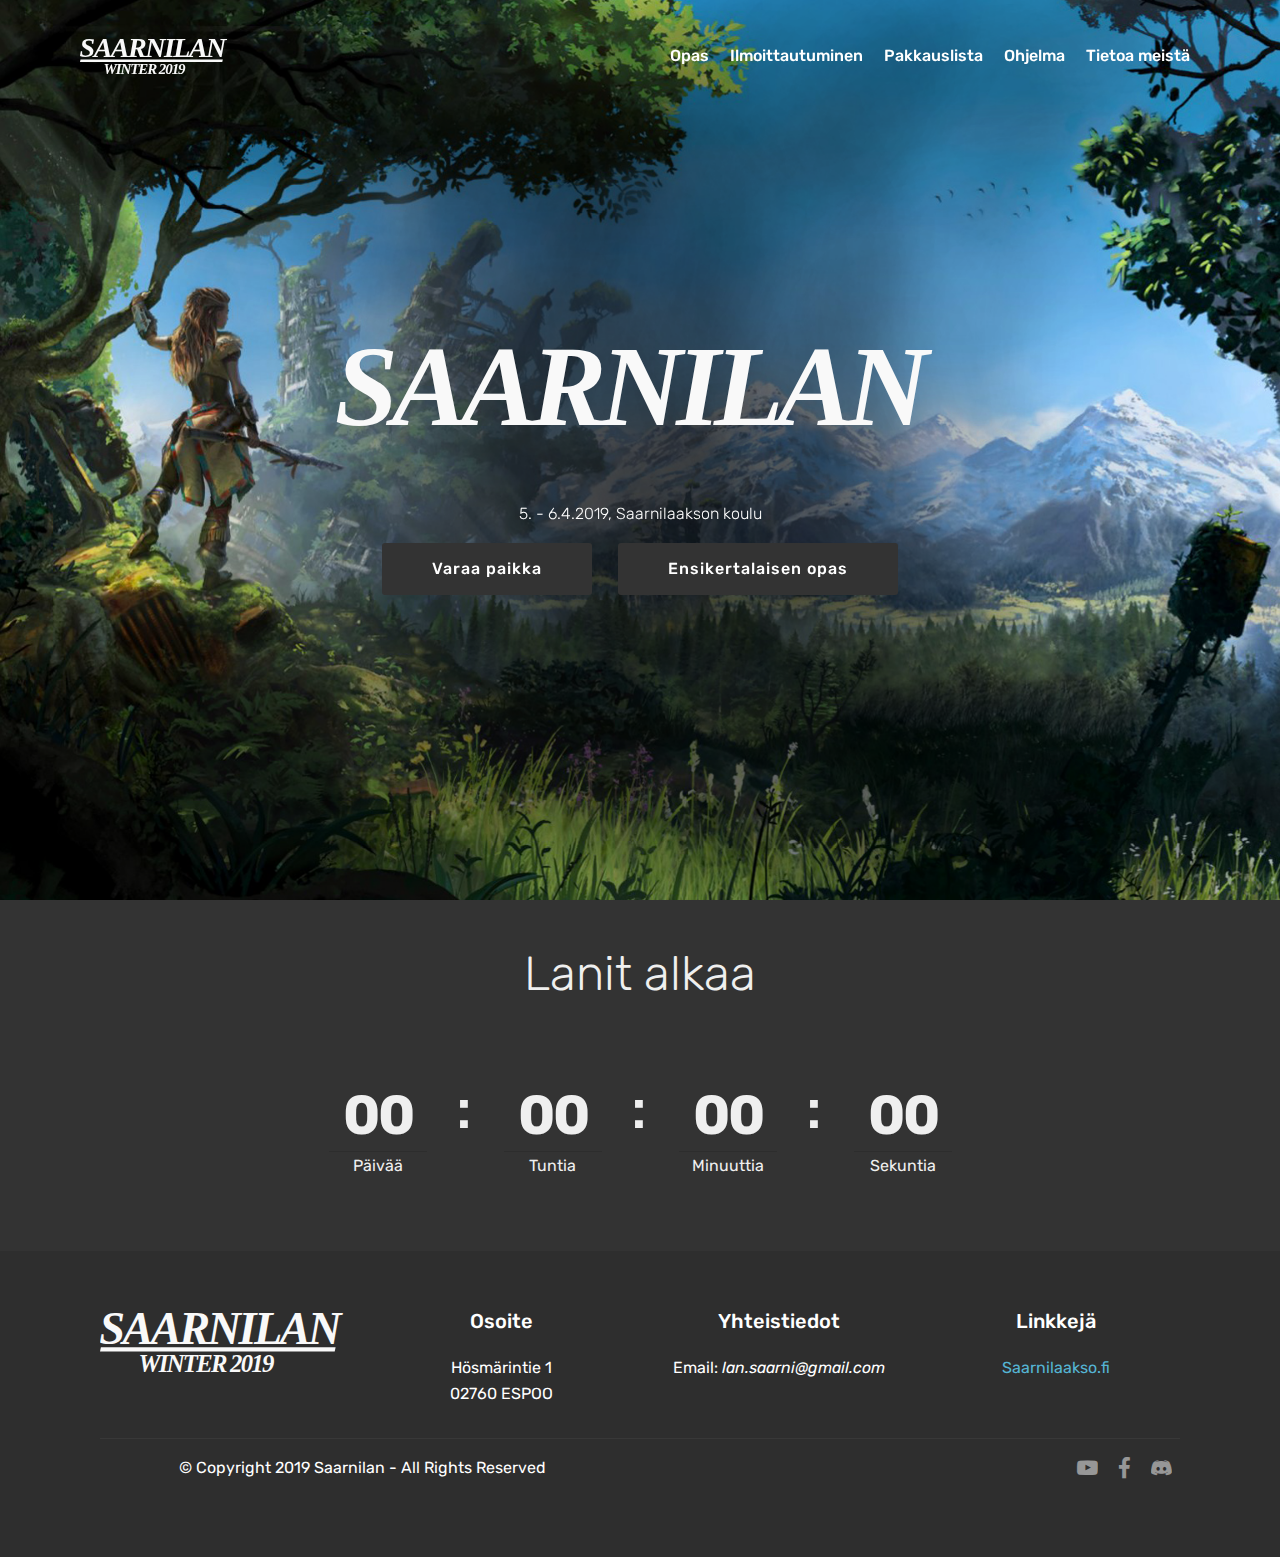
==== index.html @ e2f97c02 "go commit die" ====
<!DOCTYPE html>
<html >
<head>
  <!-- Site made with Mobirise Website Builder v4.6.5, https://mobirise.com -->
  <meta charset="UTF-8">
  <meta http-equiv="X-UA-Compatible" content="IE=edge">
  <meta name="generator" content="Mobirise v4.6.5, mobirise.com">
  <meta name="viewport" content="width=device-width, initial-scale=1, minimum-scale=1">
  <link rel="shortcut icon" href="assets/images/favicon-54x54.png" type="image/x-icon">
  <meta name="description" content="Saarnilan Kevät 2019. Tule pelaamaan saarnilaakson kouluun jos olet ÄMMÄ">
  <title>Saarnilan | Kevät 2019</title>
  <link rel="stylesheet" href="assets/web/assets/mobirise-icons/mobirise-icons.css">
  <link rel="stylesheet" href="assets/tether/tether.min.css">
  <link rel="stylesheet" href="assets/bootstrap/css/bootstrap.min.css">
  <link rel="stylesheet" href="assets/bootstrap/css/bootstrap-grid.min.css">
  <link rel="stylesheet" href="assets/bootstrap/css/bootstrap-reboot.min.css">
  <link rel="stylesheet" href="assets/socicon/css/styles.css">
  <link rel="stylesheet" href="assets/dropdown/css/style.css">
  <link rel="stylesheet" href="assets/theme/css/style.css">
  <link rel="stylesheet" href="assets/mobirise/css/mbr-additional.css" type="text/css">
  
  
  
</head>
<body>
  <section class="menu cid-qwqEPmbLUK" once="menu" id="menu1-0">

    

    <nav class="navbar navbar-expand beta-menu navbar-dropdown align-items-center navbar-toggleable-sm bg-color transparent">
        <button class="navbar-toggler navbar-toggler-right" type="button" data-toggle="collapse" data-target="#navbarSupportedContent" aria-controls="navbarSupportedContent" aria-expanded="false" aria-label="Toggle navigation">
            <div class="hamburger">
                <span></span>
                <span></span>
                <span></span>
                <span></span>
            </div>
        </button>
        <div class="menu-logo">
            <div class="navbar-brand">
                <span class="navbar-logo">
                    <a href="index.html">
                        <svg xmlns:dc="http://purl.org/dc/elements/1.1/" xmlns:cc="http://creativecommons.org/ns#" xmlns:rdf="http://www.w3.org/1999/02/22-rdf-syntax-ns#" xmlns:svg="http://www.w3.org/2000/svg" xmlns="http://www.w3.org/2000/svg" xmlns:sodipodi="http://sodipodi.sourceforge.net/DTD/sodipodi-0.dtd" xmlns:inkscape="http://www.inkscape.org/namespaces/inkscape" width="150" height="100%" viewBox="0 0 56.5 13.963616" version="1.1" id="saarnilan" inkscape:version="0.92.2 (5c3e80d, 2017-08-06)" sodipodi:docname="saarnilan-summer.svg">
  <sodipodi:namedview id="base" pagecolor="#ffffff" bordercolor="#666666" borderopacity="1.0" inkscape:pageopacity="0.0" inkscape:pageshadow="2" inkscape:zoom="2" inkscape:cx="-26.88312" inkscape:cy="92.590127" inkscape:document-units="mm" inkscape:current-layer="saarnilan" showgrid="false" showguides="true" inkscape:window-width="1920" inkscape:window-height="1013" inkscape:window-x="-9" inkscape:window-y="-9" inkscape:window-maximized="1" units="px"></sodipodi:namedview>
  <metadata id="metadata5">
	<rdf:rdf>
	  <cc:work rdf:about="">
		<dc:format>image/svg+xml</dc:format>
		<dc:type rdf:resource="http://purl.org/dc/dcmitype/StillImage"></dc:type>
		<dc:title></dc:title>
	  </cc:work>
	</rdf:rdf>
  </metadata>
  <path style="fill:#f9f9f9;" d="M 53.790345,8.2636198 H 0.1968318 L 0,9.2518198 l 53.58842,0.0118 z" id="textline" inkscape:connector-curvature="0" sodipodi:nodetypes="ccccc"></path>
  <text textLength="54.586" lengthAdjust="spacing" xml:space="preserve" style="font-style:italic;font-variant:normal;font-weight:bold;font-stretch:normal;font-size:10.58333302px;line-height:0px;font-family:'Leelawadee UI';-inkscape-font-specification:'Leelawadee UI Bold Italic';letter-spacing:-0.71437502px;word-spacing:0px;fill:#f9f9f9;fill-opacity:1;stroke:none;stroke-width:0.26458332;" x="-0.16058357" y="7.5344205" id="text4578"><tspan sodipodi:role="line" id="SaarnilanText" x="-0.16058357" y="7.5344205" style="font-style:italic;font-variant:normal;font-weight:bold;font-stretch:normal;font-size:10.58333302px;line-height:0px;font-family:'Leelawadee UI';-inkscape-font-specification:'Leelawadee UI Bold Italic';letter-spacing:-0.71437502px;word-spacing:0px;fill:#f9f9f9;stroke-width:0.26458332;" rotate="0 0 0 0 0 0 0 0 0 0 0">SAARNILAN</tspan></text>
  <text xml:space="preserve" style="font-style:italic;font-variant:normal;font-weight:bold;font-stretch:normal;font-size:5.64444447px;line-height:6.61458349px;font-family:'Leelawadee UI';-inkscape-font-specification:'Leelawadee UI Bold Italic';letter-spacing:-0.39687499px;word-spacing:0px;fill:#f9f9f9;fill-opacity:1;stroke:none;stroke-width:0.26458332;" x="8.8070421" y="13.894711" id="YearText"><tspan sodipodi:role="line" id="YearText" x="8.8070421" y="13.894711" style="font-style:italic;font-variant:normal;font-weight:bold;font-stretch:normal;font-size:5.64444447px;font-family:'Leelawadee UI';-inkscape-font-specification:'Leelawadee UI Bold Italic';letter-spacing:-0.39687499px;fill:#f9f9f9;stroke-width:0.26458332;">WINTER 2019</tspan></text>
</svg>
                        
                    </a>
                </span>
                
            </div>
        </div>
        <div class="collapse navbar-collapse" id="navbarSupportedContent">
            <ul class="navbar-nav nav-dropdown nav-right" data-app-modern-menu="true"><li class="nav-item"><a class="nav-link link text-white display-4" href="Opas.html">Opas<br></a></li><li class="nav-item"><a class="nav-link link text-white display-4" href="Paikat.html">Ilmoittautuminen<br></a></li><li class="nav-item"><a class="nav-link link text-white display-4" href="Pakkauslista.html">Pakkauslista<br></a></li><li class="nav-item"><a class="nav-link link text-white display-4" href="Ohjelma.html" aria-expanded="false">
                        
                        Ohjelma</a></li>
                <li class="nav-item">
                    <a class="nav-link link text-white display-4" href="TietoaMeista.html">Tietoa meistä</a>
                </li></ul>
            
        </div>
    </nav>
</section>

<section class="engine"><a href="https://mobirise.ws/k">develop your own website</a></section><section class="cid-qwqEUPZ7a0 mbr-fullscreen mbr-parallax-background" id="header2-1">

    

    

    <div class="container align-center">
        <div class="row justify-content-md-center">
            <div class="mbr-white col-md-10">
<!-- Created with Inkscape (http://www.inkscape.org/) -->
                <svg xmlns:dc="http://purl.org/dc/elements/1.1/" xmlns:cc="http://creativecommons.org/ns#" xmlns:rdf="http://www.w3.org/1999/02/22-rdf-syntax-ns#" xmlns:svg="http://www.w3.org/2000/svg" xmlns="http://www.w3.org/2000/svg" xmlns:sodipodi="http://sodipodi.sourceforge.net/DTD/sodipodi-0.dtd" xmlns:inkscape="http://www.inkscape.org/namespaces/inkscape" width="100%" height="150" viewBox="0 0 56.5 13.963616" version="1.1" id="saarnilan" inkscape:version="0.92.2 (5c3e80d, 2017-08-06)" sodipodi:docname="saarnilan-summer.svg">
  <sodipodi:namedview id="base" pagecolor="#ffffff" bordercolor="#666666" borderopacity="1.0" inkscape:pageopacity="0.0" inkscape:pageshadow="2" inkscape:zoom="2" inkscape:cx="-26.88312" inkscape:cy="92.590127" inkscape:document-units="mm" inkscape:current-layer="saarnilan" showgrid="false" showguides="true" inkscape:window-width="1920" inkscape:window-height="1013" inkscape:window-x="-9" inkscape:window-y="-9" inkscape:window-maximized="1" units="px"></sodipodi:namedview>
  <metadata id="metadata5">
	<rdf:rdf>
	  <cc:work rdf:about="">
		<dc:format>image/svg+xml</dc:format>
		<dc:type rdf:resource="http://purl.org/dc/dcmitype/StillImage"></dc:type>
		<dc:title></dc:title>
	  </cc:work>
	</rdf:rdf>
  </metadata>
  <path style="fill:#f9f9f9;" d="M 53.790345,8.2636198 H 0.1968318 L 0,9.2518198 l 53.58842,0.0118 z" id="textline" inkscape:connector-curvature="0" sodipodi:nodetypes="ccccc"></path>
  <text textLength="54.586" lengthAdjust="spacing" xml:space="preserve" style="font-style:italic;font-variant:normal;font-weight:bold;font-stretch:normal;font-size:10.58333302px;line-height:0px;font-family:'Leelawadee UI';-inkscape-font-specification:'Leelawadee UI Bold Italic';letter-spacing:-0.71437502px;word-spacing:0px;fill:#f9f9f9;fill-opacity:1;stroke:none;stroke-width:0.26458332;" x="-0.16058357" y="7.5344205" id="text4578"><tspan sodipodi:role="line" id="SaarnilanText" x="-0.16058357" y="7.5344205" style="font-style:italic;font-variant:normal;font-weight:bold;font-stretch:normal;font-size:10.58333302px;line-height:0px;font-family:'Leelawadee UI';-inkscape-font-specification:'Leelawadee UI Bold Italic';letter-spacing:-0.71437502px;word-spacing:0px;fill:#f9f9f9;stroke-width:0.26458332;" rotate="0 0 0 0 0 0 0 0 0 0 0">SAARNILAN</tspan></text>
  <text xml:space="preserve" style="font-style:italic;font-variant:normal;font-weight:bold;font-stretch:normal;font-size:5.64444447px;line-height:6.61458349px;font-family:'Leelawadee UI';-inkscape-font-specification:'Leelawadee UI Bold Italic';letter-spacing:-0.39687499px;word-spacing:0px;fill:#f9f9f9;fill-opacity:1;stroke:none;stroke-width:0.26458332;" x="8.8070421" y="13.894711" id="YearText"><tspan sodipodi:role="line" id="YearText" x="8.8070421" y="13.894711" style="font-style:italic;font-variant:normal;font-weight:bold;font-stretch:normal;font-size:5.64444447px;font-family:'Leelawadee UI';-inkscape-font-specification:'Leelawadee UI Bold Italic';letter-spacing:-0.39687499px;fill:#f9f9f9;stroke-width:0.26458332;">WINTER 2019</tspan></text>
</svg>
                
                <p class="mbr-text mbr-fonts-style display-4">5. - 6.4.2019, Saarnilaakson koulu</p>
                <div class="mbr-section-btn"><a class="btn btn-md btn-black display-4" href="Paikat.html">Varaa paikka<br></a> <a class="btn btn-md btn-black display-4" href="Opas.html">Ensikertalaisen opas<br></a></div>
            </div>
        </div>
    </div>
    
</section>

<section class="countdown1 cid-qwx12M08Pv" id="countdown1-h">
    
    
    
    <div class="container ">
        <h2 class="mbr-section-title pb-3 align-center mbr-fonts-style display-2">Lanit alkaa</h2>
        
        
    </div>
    <div class="container countdown-cont align-center">
        <div class="daysCountdown" title="Päivää"></div>
        <div class="hoursCountdown" title="Tuntia"></div> 
        <div class="minutesCountdown" title="Minuuttia"></div> 
        <div class="secondsCountdown" title="Sekuntia"></div>
        <div class="countdown pt-5 mt-2" data-due-date="2019/04/05"> 
        </div>
    </div>
</section>

<section class="cid-qyUg665agn" id="footer1-3n">

    

    

    <div class="container">
        <div class="media-container-row content text-white">
            <div class="col-8 col-md-3">
                <div class="media-wrap">
                    <a href="index.html">
                        <svg xmlns:dc="http://purl.org/dc/elements/1.1/" xmlns:cc="http://creativecommons.org/ns#" xmlns:rdf="http://www.w3.org/1999/02/22-rdf-syntax-ns#" xmlns:svg="http://www.w3.org/2000/svg" xmlns="http://www.w3.org/2000/svg" xmlns:sodipodi="http://sodipodi.sourceforge.net/DTD/sodipodi-0.dtd" xmlns:inkscape="http://www.inkscape.org/namespaces/inkscape" width="100%" height="100%" viewBox="0 0 56.5 13.963616" version="1.1" id="saarnilan" inkscape:version="0.92.2 (5c3e80d, 2017-08-06)" sodipodi:docname="saarnilan-summer.svg">
  <sodipodi:namedview id="base" pagecolor="#ffffff" bordercolor="#666666" borderopacity="1.0" inkscape:pageopacity="0.0" inkscape:pageshadow="2" inkscape:zoom="2" inkscape:cx="-26.88312" inkscape:cy="92.590127" inkscape:document-units="mm" inkscape:current-layer="saarnilan" showgrid="false" showguides="true" inkscape:window-width="1920" inkscape:window-height="1013" inkscape:window-x="-9" inkscape:window-y="-9" inkscape:window-maximized="1" units="px"></sodipodi:namedview>
  <metadata id="metadata5">
	<rdf:rdf>
	  <cc:work rdf:about="">
		<dc:format>image/svg+xml</dc:format>
		<dc:type rdf:resource="http://purl.org/dc/dcmitype/StillImage"></dc:type>
		<dc:title></dc:title>
	  </cc:work>
	</rdf:rdf>
  </metadata>
  <path style="fill:#f9f9f9;" d="M 53.790345,8.2636198 H 0.1968318 L 0,9.2518198 l 53.58842,0.0118 z" id="textline" inkscape:connector-curvature="0" sodipodi:nodetypes="ccccc"></path>
  <text textLength="54.586" lengthAdjust="spacing" xml:space="preserve" style="font-style:italic;font-variant:normal;font-weight:bold;font-stretch:normal;font-size:10.58333302px;line-height:0px;font-family:'Leelawadee UI';-inkscape-font-specification:'Leelawadee UI Bold Italic';letter-spacing:-0.71437502px;word-spacing:0px;fill:#f9f9f9;fill-opacity:1;stroke:none;stroke-width:0.26458332;" x="-0.16058357" y="7.5344205" id="text4578"><tspan sodipodi:role="line" id="SaarnilanText" x="-0.16058357" y="7.5344205" style="font-style:italic;font-variant:normal;font-weight:bold;font-stretch:normal;font-size:10.58333302px;line-height:0px;font-family:'Leelawadee UI';-inkscape-font-specification:'Leelawadee UI Bold Italic';letter-spacing:-0.71437502px;word-spacing:0px;fill:#f9f9f9;stroke-width:0.26458332;" rotate="0 0 0 0 0 0 0 0 0 0 0">SAARNILAN</tspan></text>
  <text xml:space="preserve" style="font-style:italic;font-variant:normal;font-weight:bold;font-stretch:normal;font-size:5.64444447px;line-height:6.61458349px;font-family:'Leelawadee UI';-inkscape-font-specification:'Leelawadee UI Bold Italic';letter-spacing:-0.39687499px;word-spacing:0px;fill:#f9f9f9;fill-opacity:1;stroke:none;stroke-width:0.26458332;" x="8.8070421" y="13.894711" id="YearText"><tspan sodipodi:role="line" id="YearText" x="8.8070421" y="13.894711" style="font-style:italic;font-variant:normal;font-weight:bold;font-stretch:normal;font-size:5.64444447px;font-family:'Leelawadee UI';-inkscape-font-specification:'Leelawadee UI Bold Italic';letter-spacing:-0.39687499px;fill:#f9f9f9;stroke-width:0.26458332;">WINTER 2019</tspan></text>
</svg>
                    </a>
                </div>
            </div>
            <div class="col-12 col-md-3 mbr-fonts-style display-7">
                <h5 class="pb-3">
                    Osoite</h5>
                <p class="mbr-text">Hösmärintie 1 
<br>02760 ESPOO</p>
            </div>
            <div class="col-12 col-md-3 mbr-fonts-style display-7">
                <h5 class="pb-3">
                    Yhteistiedot</h5>
                <p class="mbr-text">
                    Email: <em>lan.saarni@gmail.com
</em><br></p>
            </div>
            <div class="col-12 col-md-3 mbr-fonts-style display-7">
                <h5 class="pb-3">
                    Linkkejä</h5>
                <p class="mbr-text"><a href="http://saarnilaakso.fi">Saarnilaakso.fi</a><br><a href="https://saarnilaakso.fi"><br></a></p>
            </div>
        </div>
        <div class="footer-lower">
            <div class="media-container-row">
                <div class="col-sm-12">
                    <hr>
                </div>
            </div>
            <div class="media-container-row mbr-white">
                <div class="col-sm-6 copyright">
                    <p class="mbr-text mbr-fonts-style display-7">
                        © Copyright 2019 Saarnilan - All Rights Reserved
                    </p>
                </div>
                <div class="col-md-6">
                    <div class="social-list align-right">
                        <div class="soc-item">
                            <a href="https://www.youtube.com/watch?v=vADxRp86nW0" target="_blank">
                                <span class="mbr-iconfont mbr-iconfont-social socicon-youtube socicon"></span>
                            </a>
                        </div>
                        <div class="soc-item">
                            <a href="https://www.facebook.com/groups/387583221322296/" target="_blank">
                                <span class="mbr-iconfont mbr-iconfont-social socicon-facebook socicon"></span>
                            </a>
                        </div>
                        <div class="soc-item">
                            <a href="https://discord.gg/aQsDbsC" target="_blank">
                                <span class="mbr-iconfont mbr-iconfont-social socicon-discord socicon"></span>
                            </a>
                        </div>
                        
                        
                        
                    </div>
                </div>
            </div>
        </div>
    </div>
</section>


  <script src="assets/web/assets/jquery/jquery.min.js"></script>
  <script src="assets/popper/popper.min.js"></script>
  <script src="assets/tether/tether.min.js"></script>
  <script src="assets/bootstrap/js/bootstrap.min.js"></script>
  <script src="assets/smoothscroll/smooth-scroll.js"></script>
  <script src="assets/touchswipe/jquery.touch-swipe.min.js"></script>
  <script src="assets/parallax/jarallax.min.js"></script>
  <script src="assets/countdown/jquery.countdown.min.js"></script>
  <script src="assets/dropdown/js/script.min.js"></script>
  <script src="assets/theme/js/script.js"></script>
  
  
</body>
</html>
---- assets/web/assets/mobirise-icons/mobirise-icons.css ----
@font-face {
  font-family: 'MobiriseIcons';
  src:  url('mobirise-icons.eot?spat4u');
  src:  url('mobirise-icons.eot?spat4u#iefix') format('embedded-opentype'),
    url('mobirise-icons.ttf?spat4u') format('truetype'),
    url('mobirise-icons.woff?spat4u') format('woff'),
    url('mobirise-icons.svg?spat4u#MobiriseIcons') format('svg');
  font-weight: normal;
  font-style: normal;
}

[class^="mbri-"], [class*=" mbri-"] {
  /* use !important to prevent issues with browser extensions that change fonts */
  font-family: MobiriseIcons !important;
  speak: none;
  font-style: normal;
  font-weight: normal;
  font-variant: normal;
  text-transform: none;
  line-height: 1;

  /* Better Font Rendering =========== */
  -webkit-font-smoothing: antialiased;
  -moz-osx-font-smoothing: grayscale;
}

.mbri-add-submenu:before {
  content: "\e900";
}
.mbri-alert:before {
  content: "\e901";
}
.mbri-align-center:before {
  content: "\e902";
}
.mbri-align-justify:before {
  content: "\e903";
}
.mbri-align-left:before {
  content: "\e904";
}
.mbri-align-right:before {
  content: "\e905";
}
.mbri-android:before {
  content: "\e906";
}
.mbri-apple:before {
  content: "\e907";
}
.mbri-arrow-down:before {
  content: "\e908";
}
.mbri-arrow-next:before {
  content: "\e909";
}
.mbri-arrow-prev:before {
  content: "\e90a";
}
.mbri-arrow-up:before {
  content: "\e90b";
}
.mbri-bold:before {
  content: "\e90c";
}
.mbri-bookmark:before {
  content: "\e90d";
}
.mbri-bootstrap:before {
  content: "\e90e";
}
.mbri-briefcase:before {
  content: "\e90f";
}
.mbri-browse:before {
  content: "\e910";
}
.mbri-bulleted-list:before {
  content: "\e911";
}
.mbri-calendar:before {
  content: "\e912";
}
.mbri-camera:before {
  content: "\e913";
}
.mbri-cart-add:before {
  content: "\e914";
}
.mbri-cart-full:before {
  content: "\e915";
}
.mbri-cash:before {
  content: "\e916";
}
.mbri-change-style:before {
  content: "\e917";
}
.mbri-chat:before {
  content: "\e918";
}
.mbri-clock:before {
  content: "\e919";
}
.mbri-close:before {
  content: "\e91a";
}
.mbri-cloud:before {
  content: "\e91b";
}
.mbri-code:before {
  content: "\e91c";
}
.mbri-contact-form:before {
  content: "\e91d";
}
.mbri-credit-card:before {
  content: "\e91e";
}
.mbri-cursor-click:before {
  content: "\e91f";
}
.mbri-cust-feedback:before {
  content: "\e920";
}
.mbri-database:before {
  content: "\e921";
}
.mbri-delivery:before {
  content: "\e922";
}
.mbri-desktop:before {
  content: "\e923";
}
.mbri-devices:before {
  content: "\e924";
}
.mbri-down:before {
  content: "\e925";
}
.mbri-download:before {
  content: "\e989";
}
.mbri-drag-n-drop:before {
  content: "\e927";
}
.mbri-drag-n-drop2:before {
  content: "\e928";
}
.mbri-edit:before {
  content: "\e929";
}
.mbri-edit2:before {
  content: "\e92a";
}
.mbri-error:before {
  content: "\e92b";
}
.mbri-extension:before {
  content: "\e92c";
}
.mbri-features:before {
  content: "\e92d";
}
.mbri-file:before {
  content: "\e92e";
}
.mbri-flag:before {
  content: "\e92f";
}
.mbri-folder:before {
  content: "\e930";
}
.mbri-gift:before {
  content: "\e931";
}
.mbri-github:before {
  content: "\e932";
}
.mbri-globe:before {
  content: "\e933";
}
.mbri-globe-2:before {
  content: "\e934";
}
.mbri-growing-chart:before {
  content: "\e935";
}
.mbri-hearth:before {
  content: "\e936";
}
.mbri-help:before {
  content: "\e937";
}
.mbri-home:before {
  content: "\e938";
}
.mbri-hot-cup:before {
  content: "\e939";
}
.mbri-idea:before {
  content: "\e93a";
}
.mbri-image-gallery:before {
  content: "\e93b";
}
.mbri-image-slider:before {
  content: "\e93c";
}
.mbri-info:before {
  content: "\e93d";
}
.mbri-italic:before {
  content: "\e93e";
}
.mbri-key:before {
  content: "\e93f";
}
.mbri-laptop:before {
  content: "\e940";
}
.mbri-layers:before {
  content: "\e941";
}
.mbri-left-right:before {
  content: "\e942";
}
.mbri-left:before {
  content: "\e943";
}
.mbri-letter:before {
  content: "\e944";
}
.mbri-like:before {
  content: "\e945";
}
.mbri-link:before {
  content: "\e946";
}
.mbri-lock:before {
  content: "\e947";
}
.mbri-login:before {
  content: "\e948";
}
.mbri-logout:before {
  content: "\e949";
}
.mbri-magic-stick:before {
  content: "\e94a";
}
.mbri-map-pin:before {
  content: "\e94b";
}
.mbri-menu:before {
  content: "\e94c";
}
.mbri-mobile:before {
  content: "\e94d";
}
.mbri-mobile2:before {
  content: "\e94e";
}
.mbri-mobirise:before {
  content: "\e94f";
}
.mbri-more-horizontal:before {
  content: "\e950";
}
.mbri-more-vertical:before {
  content: "\e951";
}
.mbri-music:before {
  content: "\e952";
}
.mbri-new-file:before {
  content: "\e953";
}
.mbri-numbered-list:before {
  content: "\e954";
}
.mbri-opened-folder:before {
  content: "\e955";
}
.mbri-pages:before {
  content: "\e956";
}
.mbri-paper-plane:before {
  content: "\e957";
}
.mbri-paperclip:before {
  content: "\e958";
}
.mbri-photo:before {
  content: "\e959";
}
.mbri-photos:before {
  content: "\e95a";
}
.mbri-pin:before {
  content: "\e95b";
}
.mbri-play:before {
  content: "\e95c";
}
.mbri-plus:before {
  content: "\e95d";
}
.mbri-preview:before {
  content: "\e95e";
}
.mbri-print:before {
  content: "\e95f";
}
.mbri-protect:before {
  content: "\e960";
}
.mbri-question:before {
  content: "\e961";
}
.mbri-quote-left:before {
  content: "\e962";
}
.mbri-quote-right:before {
  content: "\e963";
}
.mbri-refresh:before {
  content: "\e964";
}
.mbri-responsive:before {
  content: "\e965";
}
.mbri-right:before {
  content: "\e966";
}
.mbri-rocket:before {
  content: "\e967";
}
.mbri-sad-face:before {
  content: "\e968";
}
.mbri-sale:before {
  content: "\e969";
}
.mbri-save:before {
  content: "\e96a";
}
.mbri-search:before {
  content: "\e96b";
}
.mbri-setting:before {
  content: "\e96c";
}
.mbri-setting2:before {
  content: "\e96d";
}
.mbri-setting3:before {
  content: "\e96e";
}
.mbri-share:before {
  content: "\e96f";
}
.mbri-shopping-bag:before {
  content: "\e970";
}
.mbri-shopping-basket:before {
  content: "\e971";
}
.mbri-shopping-cart:before {
  content: "\e972";
}
.mbri-sites:before {
  content: "\e973";
}
.mbri-smile-face:before {
  content: "\e974";
}
.mbri-speed:before {
  content: "\e975";
}
.mbri-star:before {
  content: "\e976";
}
.mbri-success:before {
  content: "\e977";
}
.mbri-sun:before {
  content: "\e978";
}
.mbri-sun2:before {
  content: "\e979";
}
.mbri-tablet:before {
  content: "\e97a";
}
.mbri-tablet-vertical:before {
  content: "\e97b";
}
.mbri-target:before {
  content: "\e97c";
}
.mbri-timer:before {
  content: "\e97d";
}
.mbri-to-ftp:before {
  content: "\e97e";
}
.mbri-to-local-drive:before {
  content: "\e97f";
}
.mbri-touch-swipe:before {
  content: "\e980";
}
.mbri-touch:before {
  content: "\e981";
}
.mbri-trash:before {
  content: "\e982";
}
.mbri-underline:before {
  content: "\e983";
}
.mbri-unlink:before {
  content: "\e984";
}
.mbri-unlock:before {
  content: "\e985";
}
.mbri-up-down:before {
  content: "\e986";
}
.mbri-up:before {
  content: "\e987";
}
.mbri-update:before {
  content: "\e988";
}
.mbri-upload:before {
 content: "\e926"; 
}
.mbri-user:before {
  content: "\e98a";
}
.mbri-user2:before {
  content: "\e98b";
}
.mbri-users:before {
  content: "\e98c";
}
.mbri-video:before {
  content: "\e98d";
}
.mbri-video-play:before {
  content: "\e98e";
}
.mbri-watch:before {
  content: "\e98f";
}
.mbri-website-theme:before {
  content: "\e990";
}
.mbri-wifi:before {
  content: "\e991";
}
.mbri-windows:before {
  content: "\e992";
}
.mbri-zoom-out:before {
  content: "\e993";
}
.mbri-redo:before {
  content: "\e994";
}
.mbri-undo:before {
  content: "\e995";
}
---- assets/socicon/css/styles.css ----
@charset "UTF-8";

@font-face {
  font-family: "socicon";
  /* src:url("../fonts/socicon.eot"); */
  src:
  /* url("../fonts/socicon.eot?#iefix") format("embedded-opentype"), */
    /* url("../fonts/socicon.woff") format("woff"), */
    url("../fonts/socicon.ttf") format("truetype"),
    url("../fonts/socicon.svg#socicon") format("svg");
  font-weight: normal;
  font-style: normal;

}

[data-icon]:before {
  font-family: "socicon" !important;
  content: attr(data-icon);
  font-style: normal !important;
  font-weight: normal !important;
  font-variant: normal !important;
  text-transform: none !important;
  speak: none;
  line-height: 1;
  -webkit-font-smoothing: antialiased;
  -moz-osx-font-smoothing: grayscale;
}

[class^="socicon-"]:before,
[class*=" socicon-"]:before {
  font-family: "socicon" !important;
  font-style: normal !important;
  font-weight: normal !important;
  font-variant: normal !important;
  text-transform: none !important;
  speak: none;
  line-height: 1;
  -webkit-font-smoothing: antialiased;
  -moz-osx-font-smoothing: grayscale;
}

.socicon-modelmayhem:before {
  content: "\e000";
}
.socicon-mixcloud:before {
  content: "\e001";
}
.socicon-drupal:before {
  content: "\e002";
}
.socicon-swarm:before {
  content: "\e003";
}
.socicon-istock:before {
  content: "\e004";
}
.socicon-yammer:before {
  content: "\e005";
}
.socicon-ello:before {
  content: "\e006";
}
.socicon-stackoverflow:before {
  content: "\e007";
}
.socicon-persona:before {
  content: "\e008";
}
.socicon-triplej:before {
  content: "\e009";
}
.socicon-houzz:before {
  content: "\e00a";
}
.socicon-rss:before {
  content: "\e00b";
}
.socicon-paypal:before {
  content: "\e00c";
}
.socicon-odnoklassniki:before {
  content: "\e00d";
}
.socicon-airbnb:before {
  content: "\e00e";
}
.socicon-periscope:before {
  content: "\e00f";
}
.socicon-outlook:before {
  content: "\e010";
}
.socicon-coderwall:before {
  content: "\e011";
}
.socicon-tripadvisor:before {
  content: "\e012";
}
.socicon-appnet:before {
  content: "\e013";
}
.socicon-goodreads:before {
  content: "\e014";
}
.socicon-tripit:before {
  content: "\e015";
}
.socicon-lanyrd:before {
  content: "\e016";
}
.socicon-slideshare:before {
  content: "\e017";
}
.socicon-buffer:before {
  content: "\e018";
}
.socicon-disqus:before {
  content: "\e019";
}
.socicon-vkontakte:before {
  content: "\e01a";
}
.socicon-whatsapp:before {
  content: "\e01b";
}
.socicon-patreon:before {
  content: "\e01c";
}
.socicon-storehouse:before {
  content: "\e01d";
}
.socicon-pocket:before {
  content: "\e01e";
}
.socicon-mail:before {
  content: "\e01f";
}
.socicon-blogger:before {
  content: "\e020";
}
.socicon-technorati:before {
  content: "\e021";
}
.socicon-reddit:before {
  content: "\e022";
}
.socicon-dribbble:before {
  content: "\e023";
}
.socicon-stumbleupon:before {
  content: "\e024";
}
.socicon-digg:before {
  content: "\e025";
}
.socicon-envato:before {
  content: "\e026";
}
.socicon-behance:before {
  content: "\e027";
}
.socicon-delicious:before {
  content: "\e028";
}
.socicon-deviantart:before {
  content: "\e029";
}
.socicon-forrst:before {
  content: "\e02a";
}
.socicon-play:before {
  content: "\e02b";
}
.socicon-zerply:before {
  content: "\e02c";
}
.socicon-wikipedia:before {
  content: "\e02d";
}
.socicon-apple:before {
  content: "\e02e";
}
.socicon-flattr:before {
  content: "\e02f";
}
.socicon-github:before {
  content: "\e030";
}
.socicon-renren:before {
  content: "\e031";
}
.socicon-friendfeed:before {
  content: "\e032";
}
.socicon-newsvine:before {
  content: "\e033";
}
.socicon-identica:before {
  content: "\e034";
}
.socicon-bebo:before {
  content: "\e035";
}
.socicon-zynga:before {
  content: "\e036";
}
.socicon-steam:before {
  content: "\e037";
}
.socicon-xbox:before {
  content: "\e038";
}
.socicon-windows:before {
  content: "\e039";
}
.socicon-qq:before {
  content: "\e03a";
}
.socicon-douban:before {
  content: "\e03b";
}
.socicon-meetup:before {
  content: "\e03c";
}
.socicon-playstation:before {
  content: "\e03d";
}
.socicon-android:before {
  content: "\e03e";
}
.socicon-snapchat:before {
  content: "\e03f";
}
.socicon-twitter:before {
  content: "\e040";
}
.socicon-facebook:before {
  content: "\e041";
}
.socicon-googleplus:before {
  content: "\e042";
}
.socicon-pinterest:before {
  content: "\e043";
}
.socicon-foursquare:before {
  content: "\e044";
}
.socicon-yahoo:before {
  content: "\e045";
}
.socicon-skype:before {
  content: "\e046";
}
.socicon-yelp:before {
  content: "\e047";
}
.socicon-feedburner:before {
  content: "\e048";
}
.socicon-linkedin:before {
  content: "\e049";
}
.socicon-viadeo:before {
  content: "\e04a";
}
.socicon-xing:before {
  content: "\e04b";
}
.socicon-myspace:before {
  content: "\e04c";
}
.socicon-soundcloud:before {
  content: "\e04d";
}
.socicon-spotify:before {
  content: "\e04e";
}
.socicon-grooveshark:before {
  content: "\e04f";
}
.socicon-lastfm:before {
  content: "\e050";
}
.socicon-youtube:before {
  content: "\e051";
}
.socicon-vimeo:before {
  content: "\e052";
}
.socicon-dailymotion:before {
  content: "\e053";
}
.socicon-vine:before {
  content: "\e054";
}
.socicon-flickr:before {
  content: "\e055";
}
.socicon-500px:before {
  content: "\e056";
}
.socicon-wordpress:before {
  content: "\e058";
}
.socicon-tumblr:before {
  content: "\e059";
}
.socicon-twitch:before {
  content: "\e05a";
}
.socicon-8tracks:before {
  content: "\e05b";
}
.socicon-amazon:before {
  content: "\e05c";
}
.socicon-icq:before {
  content: "\e05d";
}
.socicon-smugmug:before {
  content: "\e05e";
}
.socicon-ravelry:before {
  content: "\e05f";
}
.socicon-weibo:before {
  content: "\e060";
}
.socicon-baidu:before {
  content: "\e061";
}
.socicon-angellist:before {
  content: "\e062";
}
.socicon-ebay:before {
  content: "\e063";
}
.socicon-imdb:before {
  content: "\e064";
}
.socicon-stayfriends:before {
  content: "\e065";
}
.socicon-residentadvisor:before {
  content: "\e066";
}
.socicon-google:before {
  content: "\e067";
}
.socicon-yandex:before {
  content: "\e068";
}
.socicon-sharethis:before {
  content: "\e069";
}
.socicon-bandcamp:before {
  content: "\e06a";
}
.socicon-itunes:before {
  content: "\e06b";
}
.socicon-deezer:before {
  content: "\e06c";
}
.socicon-telegram:before {
  content: "\e06e";
}
.socicon-openid:before {
  content: "\e06f";
}
.socicon-amplement:before {
  content: "\e070";
}
.socicon-viber:before {
  content: "\e071";
}
.socicon-zomato:before {
  content: "\e072";
}
.socicon-draugiem:before {
  content: "\e074";
}
.socicon-endomodo:before {
  content: "\e075";
}
.socicon-filmweb:before {
  content: "\e076";
}
.socicon-stackexchange:before {
  content: "\e077";
}
.socicon-wykop:before {
  content: "\e078";
}
.socicon-teamspeak:before {
  content: "\e079";
}
.socicon-teamviewer:before {
  content: "\e07a";
}
.socicon-ventrilo:before {
  content: "\e07b";
}
.socicon-younow:before {
  content: "\e07c";
}
.socicon-raidcall:before {
  content: "\e07d";
}
.socicon-mumble:before {
  content: "\e07e";
}
.socicon-medium:before {
  content: "\e06d";
}
.socicon-bebee:before {
  content: "\e07f";
}
.socicon-hitbox:before {
  content: "\e080";
}
.socicon-reverbnation:before {
  content: "\e081";
}
.socicon-formulr:before {
  content: "\e082";
}
.socicon-instagram:before {
  content: "\e057";
}
.socicon-battlenet:before {
  content: "\e083";
}
.socicon-chrome:before {
  content: "\e084";
}
.socicon-discord:before {
  content: "\e086";
}
.socicon-issuu:before {
  content: "\e087";
}
.socicon-macos:before {
  content: "\e088";
}
.socicon-firefox:before {
  content: "\e089";
}
.socicon-opera:before {
  content: "\e08d";
}
.socicon-keybase:before {
  content: "\e090";
}
.socicon-alliance:before {
  content: "\e091";
}
.socicon-livejournal:before {
  content: "\e092";
}
.socicon-googlephotos:before {
  content: "\e093";
}
.socicon-horde:before {
  content: "\e094";
}
.socicon-etsy:before {
  content: "\e095";
}
.socicon-zapier:before {
  content: "\e096";
}
.socicon-google-scholar:before {
  content: "\e097";
}
.socicon-researchgate:before {
  content: "\e098";
}
.socicon-wechat:before {
  content: "\e099";
}
.socicon-strava:before {
  content: "\e09a";
}
.socicon-line:before {
  content: "\e09b";
}
.socicon-lyft:before {
  content: "\e09c";
}
.socicon-uber:before {
  content: "\e09d";
}
.socicon-songkick:before {
  content: "\e09e";
}
.socicon-viewbug:before {
  content: "\e09f";
}
.socicon-googlegroups:before {
  content: "\e0a0";
}
.socicon-quora:before {
  content: "\e073";
}
.socicon-diablo:before {
  content: "\e085";
}
.socicon-blizzard:before {
  content: "\e0a1";
}
.socicon-hearthstone:before {
  content: "\e08b";
}
.socicon-heroes:before {
  content: "\e08a";
}
.socicon-overwatch:before {
  content: "\e08c";
}
.socicon-warcraft:before {
  content: "\e08e";
}
.socicon-starcraft:before {
  content: "\e08f";
}
.socicon-beam:before {
  content: "\e0a2";
}
.socicon-curse:before {
  content: "\e0a3";
}
.socicon-player:before {
  content: "\e0a4";
}
.socicon-streamjar:before {
  content: "\e0a5";
}
.socicon-nintendo:before {
  content: "\e0a6";
}
.socicon-hellocoton:before {
  content: "\e0a7";
}
---- assets/dropdown/css/style.css ----
.navbar-dropdown {
  left: 0;
  padding: 0;
  position: absolute;
  right: 0;
  top: 0;
  transition: all 0.45s ease;
  z-index: 1030;
  background: #282828; }
  .navbar-dropdown .navbar-logo {
    margin-right: 0.8rem;
    transition: margin 0.3s ease-in-out;
    vertical-align: middle; }
    .navbar-dropdown .navbar-logo img {
      height: 3.125rem;
      transition: all 0.3s ease-in-out; }
    .navbar-dropdown .navbar-logo.mbr-iconfont {
      font-size: 3.125rem;
      line-height: 3.125rem; }
  .navbar-dropdown .navbar-caption {
    font-weight: 700;
    white-space: normal;
    vertical-align: -4px;
    line-height: 3.125rem !important; }
    .navbar-dropdown .navbar-caption, .navbar-dropdown .navbar-caption:hover {
      color: inherit;
      text-decoration: none; }
  .navbar-dropdown .mbr-iconfont + .navbar-caption {
    vertical-align: -1px; }
  .navbar-dropdown.navbar-fixed-top {
    position: fixed; }
  .navbar-dropdown .navbar-brand span {
    vertical-align: -4px; }
  .navbar-dropdown.bg-color.transparent {
    background: none; }
  .navbar-dropdown.navbar-short .navbar-brand {
    padding: 0.625rem 0; }
    .navbar-dropdown.navbar-short .navbar-brand span {
      vertical-align: -1px; }
  .navbar-dropdown.navbar-short .navbar-caption {
    line-height: 2.375rem !important;
    vertical-align: -2px; }
  .navbar-dropdown.navbar-short .navbar-logo {
    margin-right: 0.5rem; }
    .navbar-dropdown.navbar-short .navbar-logo img {
      height: 2.375rem; }
    .navbar-dropdown.navbar-short .navbar-logo.mbr-iconfont {
      font-size: 2.375rem;
      line-height: 2.375rem; }
  .navbar-dropdown.navbar-short .mbr-table-cell {
    height: 3.625rem; }
  .navbar-dropdown .navbar-close {
    left: 0.6875rem;
    position: fixed;
    top: 0.75rem;
    z-index: 1000; }
  .navbar-dropdown .hamburger-icon {
    content: "";
    display: inline-block;
    vertical-align: middle;
    width: 16px;
    -webkit-box-shadow: 0 -6px 0 1px #282828,0 0 0 1px #282828,0 6px 0 1px #282828;
    -moz-box-shadow: 0 -6px 0 1px #282828,0 0 0 1px #282828,0 6px 0 1px #282828;
    box-shadow: 0 -6px 0 1px #282828,0 0 0 1px #282828,0 6px 0 1px #282828; }

.dropdown-menu .dropdown-toggle[data-toggle="dropdown-submenu"]::after {
  border-bottom: 0.35em solid transparent;
  border-left: 0.35em solid;
  border-right: 0;
  border-top: 0.35em solid transparent;
  margin-left: 0.3rem; }

.dropdown-menu .dropdown-item:focus {
  outline: 0; }

.nav-dropdown {
  font-size: 0.75rem;
  font-weight: 500;
  height: auto !important; }
  .nav-dropdown .nav-btn {
    padding-left: 1rem; }
  .nav-dropdown .link {
    margin: .667em 1.667em;
    font-weight: 500;
    padding: 0;
    transition: color .2s ease-in-out; }
    .nav-dropdown .link.dropdown-toggle {
      margin-right: 2.583em; }
      .nav-dropdown .link.dropdown-toggle::after {
        margin-left: .25rem;
        border-top: 0.35em solid;
        border-right: 0.35em solid transparent;
        border-left: 0.35em solid transparent;
        border-bottom: 0; }
      .nav-dropdown .link.dropdown-toggle[aria-expanded="true"] {
        margin: 0;
        padding: 0.667em 3.263em  0.667em 1.667em; }
  .nav-dropdown .link::after,
  .nav-dropdown .dropdown-item::after {
    color: inherit; }
  .nav-dropdown .btn {
    font-size: 0.75rem;
    font-weight: 700;
    letter-spacing: 0;
    margin-bottom: 0;
    padding-left: 1.25rem;
    padding-right: 1.25rem; }
  .nav-dropdown .dropdown-menu {
    border-radius: 0;
    border: 0;
    left: 0;
    margin: 0;
    padding-bottom: 1.25rem;
    padding-top: 1.25rem;
    position: relative; }
  .nav-dropdown .dropdown-submenu {
    margin-left: 0.125rem;
    top: 0; }
  .nav-dropdown .dropdown-item {
    font-weight: 500;
    line-height: 2;
    padding: 0.3846em 4.615em 0.3846em 1.5385em;
    position: relative;
    transition: color .2s ease-in-out, background-color .2s ease-in-out; }
    .nav-dropdown .dropdown-item::after {
      margin-top: -0.3077em;
      position: absolute;
      right: 1.1538em;
      top: 50%; }
    .nav-dropdown .dropdown-item:focus, .nav-dropdown .dropdown-item:hover {
      background: none; }

@media (max-width: 767px) {
  .nav-dropdown.navbar-toggleable-sm {
    bottom: 0;
    display: none;
    left: 0;
    overflow-x: hidden;
    position: fixed;
    top: 0;
    transform: translateX(-100%);
    -ms-transform: translateX(-100%);
    -webkit-transform: translateX(-100%);
    width: 18.75rem;
    z-index: 999; } }
.nav-dropdown.navbar-toggleable-xl {
  bottom: 0;
  display: none;
  left: 0;
  overflow-x: hidden;
  position: fixed;
  top: 0;
  transform: translateX(-100%);
  -ms-transform: translateX(-100%);
  -webkit-transform: translateX(-100%);
  width: 18.75rem;
  z-index: 999; }

.nav-dropdown-sm {
  display: block !important;
  overflow-x: hidden;
  overflow: auto;
  padding-top: 3.875rem; }
  .nav-dropdown-sm::after {
    content: "";
    display: block;
    height: 3rem;
    width: 100%; }
  .nav-dropdown-sm.collapse.in ~ .navbar-close {
    display: block !important; }
  .nav-dropdown-sm.collapsing, .nav-dropdown-sm.collapse.in {
    transform: translateX(0);
    -ms-transform: translateX(0);
    -webkit-transform: translateX(0);
    transition: all 0.25s ease-out;
    -webkit-transition: all 0.25s ease-out;
    background: #282828; }
  .nav-dropdown-sm.collapsing[aria-expanded="false"] {
    transform: translateX(-100%);
    -ms-transform: translateX(-100%);
    -webkit-transform: translateX(-100%); }
  .nav-dropdown-sm .nav-item {
    display: block;
    margin-left: 0 !important;
    padding-left: 0; }
  .nav-dropdown-sm .link,
  .nav-dropdown-sm .dropdown-item {
    border-top: 1px dotted rgba(255, 255, 255, 0.1);
    font-size: 0.8125rem;
    line-height: 1.6;
    margin: 0 !important;
    padding: 0.875rem 2.4rem 0.875rem 1.5625rem !important;
    position: relative;
    white-space: normal; }
    .nav-dropdown-sm .link:focus, .nav-dropdown-sm .link:hover,
    .nav-dropdown-sm .dropdown-item:focus,
    .nav-dropdown-sm .dropdown-item:hover {
      background: rgba(0, 0, 0, 0.2) !important;
      color: #c0a375; }
  .nav-dropdown-sm .nav-btn {
    position: relative;
    padding: 1.5625rem 1.5625rem 0 1.5625rem; }
    .nav-dropdown-sm .nav-btn::before {
      border-top: 1px dotted rgba(255, 255, 255, 0.1);
      content: "";
      left: 0;
      position: absolute;
      top: 0;
      width: 100%; }
    .nav-dropdown-sm .nav-btn + .nav-btn {
      padding-top: 0.625rem; }
      .nav-dropdown-sm .nav-btn + .nav-btn::before {
        display: none; }
  .nav-dropdown-sm .btn {
    padding: 0.625rem 0; }
  .nav-dropdown-sm .dropdown-toggle[data-toggle="dropdown-submenu"]::after {
    margin-left: .25rem;
    border-top: 0.35em solid;
    border-right: 0.35em solid transparent;
    border-left: 0.35em solid transparent;
    border-bottom: 0; }
  .nav-dropdown-sm .dropdown-toggle[data-toggle="dropdown-submenu"][aria-expanded="true"]::after {
    border-top: 0;
    border-right: 0.35em solid transparent;
    border-left: 0.35em solid transparent;
    border-bottom: 0.35em solid; }
  .nav-dropdown-sm .dropdown-menu {
    margin: 0;
    padding: 0;
    position: relative;
    top: 0;
    left: 0;
    width: 100%;
    border: 0;
    float: none;
    border-radius: 0;
    background: none; }
  .nav-dropdown-sm .dropdown-submenu {
    left: 100%;
    margin-left: 0.125rem;
    margin-top: -1.25rem;
    top: 0; }

.navbar-toggleable-sm .nav-dropdown .dropdown-menu {
  position: absolute; }

.navbar-toggleable-sm .nav-dropdown .dropdown-submenu {
  left: 100%;
  margin-left: 0.125rem;
  margin-top: -1.25rem;
  top: 0; }

.navbar-toggleable-sm.opened .nav-dropdown .dropdown-menu {
  position: relative; }

.navbar-toggleable-sm.opened .nav-dropdown .dropdown-submenu {
  left: 0;
  margin-left: 00rem;
  margin-top: 0rem;
  top: 0; }

.is-builder .nav-dropdown.collapsing {
  transition: none !important; }

/*# sourceMappingURL=style.css.map */
---- assets/theme/css/style.css ----
/*!
 * Mobirise v4 theme (https://mobirise.com/)
 * Copyright 2019 Mobirise
 */
section {
  background-color: #eeeeee; }

section,
.container,
.container-fluid {
  position: relative;
  word-wrap: break-word; }

a.mbr-iconfont:hover {
  text-decoration: none; }

.article .lead p, .article .lead ul, .article .lead ol, .article .lead pre, .article .lead blockquote {
  margin-bottom: 0; }

a {
  font-style: normal;
  font-weight: 400;
  cursor: pointer; }
  a, a:hover {
    text-decoration: none; }

figure {
  margin-bottom: 0; }

body {
  color: #232323; }

h1, h2, h3, h4, h5, h6,
.h1, .h2, .h3, .h4, .h5, .h6,
.display-1, .display-2, .display-3, .display-4 {
  line-height: 1;
  word-break: break-word;
  word-wrap: break-word; }

b, strong {
  font-weight: bold; }

blockquote {
  padding: 10px 0 10px 20px;
  position: relative;
  border-left: 2px solid;
  border-color: #ff3366; }

input:-webkit-autofill, input:-webkit-autofill:hover, input:-webkit-autofill:focus, input:-webkit-autofill:active {
  transition-delay: 9999s;
  transition-property: background-color, color; }

textarea[type="hidden"] {
  display: none; }

body {
  position: relative; }

section {
  background-position: 50% 50%;
  background-repeat: no-repeat;
  background-size: cover; }
  section .mbr-background-video,
  section .mbr-background-video-preview {
    position: absolute;
    bottom: 0;
    left: 0;
    right: 0;
    top: 0; }

.hidden {
  visibility: hidden; }

.mbr-z-index20 {
  z-index: 20; }

/*! Base colors */
.mbr-white {
  color: #ffffff; }

.mbr-black {
  color: #000000; }

.mbr-bg-white {
  background-color: #ffffff; }

.mbr-bg-black {
  background-color: #000000; }

/*! Text-aligns */
.align-left {
  text-align: left; }

.align-center {
  text-align: center; }

.align-right {
  text-align: right; }

@media (max-width: 767px) {
  .align-left, .align-center, .align-right, .mbr-section-btn, .mbr-section-title {
    text-align: center; } }
/*! Font-weight  */
.mbr-light {
  font-weight: 300; }

.mbr-regular {
  font-weight: 400; }

.mbr-semibold {
  font-weight: 500; }

.mbr-bold {
  font-weight: 700; }

/*! Media  */
.media-size-item {
  -webkit-flex: 1 1 auto;
  -moz-flex: 1 1 auto;
  -ms-flex: 1 1 auto;
  -o-flex: 1 1 auto;
  flex: 1 1 auto; }

.media-content {
  -webkit-flex-basis: 100%;
  flex-basis: 100%; }

.media-container-row {
  display: -ms-flexbox;
  display: -webkit-flex;
  display: flex;
  -webkit-flex-direction: row;
  -ms-flex-direction: row;
  flex-direction: row;
  -webkit-flex-wrap: wrap;
  -ms-flex-wrap: wrap;
  flex-wrap: wrap;
  -webkit-justify-content: center;
  -ms-flex-pack: center;
  justify-content: center;
  -webkit-align-content: center;
  -ms-flex-line-pack: center;
  align-content: center;
  -webkit-align-items: start;
  -ms-flex-align: start;
  align-items: start; }
  .media-container-row .media-size-item {
    width: 400px; }

.media-container-column {
  display: -ms-flexbox;
  display: -webkit-flex;
  display: flex;
  -webkit-flex-direction: column;
  -ms-flex-direction: column;
  flex-direction: column;
  -webkit-flex-wrap: wrap;
  -ms-flex-wrap: wrap;
  flex-wrap: wrap;
  -webkit-justify-content: center;
  -ms-flex-pack: center;
  justify-content: center;
  -webkit-align-content: center;
  -ms-flex-line-pack: center;
  align-content: center;
  -webkit-align-items: stretch;
  -ms-flex-align: stretch;
  align-items: stretch; }
  .media-container-column > * {
    width: 100%; }

@media (min-width: 992px) {
  .media-container-row {
    -webkit-flex-wrap: nowrap;
    -ms-flex-wrap: nowrap;
    flex-wrap: nowrap; } }
figure {
  overflow: hidden; }

figure[mbr-media-size] {
  transition: width 0.1s; }

.mbr-figure img, .mbr-figure iframe {
  display: block;
  width: 100%; }

.card {
  background-color: transparent;
  border: none; }

.card-img {
  text-align: center;
  flex-shrink: 0; }

.media {
  max-width: 100%;
  margin: 0 auto; }

.mbr-figure {
  -ms-flex-item-align: center;
  -ms-grid-row-align: center;
  -webkit-align-self: center;
  align-self: center; }

.media-container > div {
  max-width: 100%; }

.mbr-figure img, .card-img img {
  width: 100%; }

@media (max-width: 991px) {
  .media-size-item {
    width: auto !important; }

  .media {
    width: auto; }

  .mbr-figure {
    width: 100% !important; } }
/*! Buttons */
.mbr-section-btn {
  margin-left: -.25rem;
  margin-right: -.25rem;
  font-size: 0; }

nav .mbr-section-btn {
  margin-left: 0rem;
  margin-right: 0rem; }

/*! Btn icon margin */
.btn .mbr-iconfont, .btn.btn-sm .mbr-iconfont {
  cursor: pointer;
  margin-right: 0.5rem; }

.btn.btn-md .mbr-iconfont, .btn.btn-md .mbr-iconfont {
  margin-right: 0.8rem; }

.mbr-regular {
  font-weight: 400; }

.mbr-semibold {
  font-weight: 500; }

.mbr-bold {
  font-weight: 700; }

[type="submit"] {
  -webkit-appearance: none; }

/*! Full-screen */
.mbr-fullscreen .mbr-overlay {
  min-height: 100vh; }

.mbr-fullscreen {
  display: flex;
  display: -webkit-flex;
  display: -moz-flex;
  display: -ms-flex;
  display: -o-flex;
  align-items: center;
  -webkit-align-items: center;
  min-height: 100vh;
  padding-top: 3rem;
  padding-bottom: 3rem; }

/*! Map */
.map {
  height: 25rem;
  position: relative; }
  .map iframe {
    width: 100%;
    height: 100%; }

/* Form */
.form-asterisk {
  font-family: initial;
  position: absolute;
  top: -2px;
  font-weight: normal; }

/*! Scroll to top arrow */
.mbr-arrow-up {
  bottom: 25px;
  right: 90px;
  position: fixed;
  text-align: right;
  z-index: 5000;
  color: #ffffff;
  font-size: 32px;
  transform: rotate(180deg);
  -webkit-transform: rotate(180deg); }

.mbr-arrow-up a {
  background: rgba(0, 0, 0, 0.2);
  border-radius: 3px;
  color: #fff;
  display: inline-block;
  height: 60px;
  width: 60px;
  outline-style: none !important;
  position: relative;
  text-decoration: none;
  transition: all .3s ease-in-out;
  cursor: pointer;
  text-align: center; }
  .mbr-arrow-up a:hover {
    background-color: rgba(0, 0, 0, 0.4); }
  .mbr-arrow-up a i {
    line-height: 60px; }

.mbr-arrow-up-icon {
  display: block;
  color: #fff; }

.mbr-arrow-up-icon::before {
  content: "\203a";
  display: inline-block;
  font-family: serif;
  font-size: 32px;
  line-height: 1;
  font-style: normal;
  position: relative;
  top: 6px;
  left: -4px;
  -webkit-transform: rotate(-90deg);
  transform: rotate(-90deg); }

/*! Arrow Down */
.mbr-arrow {
  position: absolute;
  bottom: 45px;
  left: 50%;
  width: 60px;
  height: 60px;
  cursor: pointer;
  background-color: rgba(80, 80, 80, 0.5);
  border-radius: 50%;
  -webkit-transform: translateX(-50%);
  transform: translateX(-50%); }
  .mbr-arrow > a {
    display: inline-block;
    text-decoration: none;
    outline-style: none;
    -webkit-animation: arrowdown 1.7s ease-in-out infinite;
    animation: arrowdown 1.7s ease-in-out infinite; }
    .mbr-arrow > a > i {
      position: absolute;
      top: -2px;
      left: 15px;
      font-size: 2rem; }

@keyframes arrowdown {
  0% {
    transform: translateY(0px);
    -webkit-transform: translateY(0px); }
  50% {
    transform: translateY(-5px);
    -webkit-transform: translateY(-5px); }
  100% {
    transform: translateY(0px);
    -webkit-transform: translateY(0px); } }
@-webkit-keyframes arrowdown {
  0% {
    transform: translateY(0px);
    -webkit-transform: translateY(0px); }
  50% {
    transform: translateY(-5px);
    -webkit-transform: translateY(-5px); }
  100% {
    transform: translateY(0px);
    -webkit-transform: translateY(0px); } }
@media (max-width: 500px) {
  .mbr-arrow-up {
    left: 50%;
    right: auto;
    transform: translateX(-50%) rotate(180deg);
    -webkit-transform: translateX(-50%) rotate(180deg); } }
/*Gradients animation*/
@keyframes gradient-animation {
  from {
    background-position: 0% 100%;
    animation-timing-function: ease-in-out; }
  to {
    background-position: 100% 0%;
    animation-timing-function: ease-in-out; } }
@-webkit-keyframes gradient-animation {
  from {
    background-position: 0% 100%;
    animation-timing-function: ease-in-out; }
  to {
    background-position: 100% 0%;
    animation-timing-function: ease-in-out; } }
.bg-gradient {
  background-size: 200% 200%;
  animation: gradient-animation 5s infinite alternate;
  -webkit-animation: gradient-animation 5s infinite alternate; }

.menu .navbar-brand {
  display: -webkit-flex; }
  .menu .navbar-brand span {
    display: flex;
    display: -webkit-flex; }
  .menu .navbar-brand .navbar-caption-wrap {
    display: -webkit-flex; }
  .menu .navbar-brand .navbar-logo img {
    display: -webkit-flex; }
@media (min-width: 768px) and (max-width: 991px) {
  .menu .navbar-toggleable-sm .navbar-nav {
    display: -webkit-box;
    display: -webkit-flex;
    display: -ms-flexbox; } }
@media (min-width: 992px) {
  .menu .navbar-nav.nav-dropdown {
    display: -webkit-flex; }
  .menu .navbar-toggleable-sm .navbar-collapse {
    display: -webkit-flex !important; } }

/*# sourceMappingURL=style.css.map */
.engine {
	position: absolute;
	text-indent: -2400px;
	text-align: center;
	padding: 0;
	top: 0;
	left: -2400px;
}
---- assets/mobirise/css/mbr-additional.css ----
@import url(https://fonts.googleapis.com/css?family=Rubik:300,300i,400,400i,500,500i,700,700i,900,900i);





body {
  font-style: normal;
  line-height: 1.5;
}
.mbr-section-title {
  font-style: normal;
  line-height: 1.2;
}
.mbr-section-subtitle {
  line-height: 1.3;
}
.mbr-text {
  font-style: normal;
  line-height: 1.6;
}
.display-1 {
  font-family: 'Rubik', sans-serif;
  font-size: 4.25rem;
}
.display-1 > .mbr-iconfont {
  font-size: 6.8rem;
}
.display-2 {
  font-family: 'Rubik', sans-serif;
  font-size: 3rem;
}
.display-2 > .mbr-iconfont {
  font-size: 4.8rem;
}
.display-4 {
  font-family: 'Rubik', sans-serif;
  font-size: 1rem;
}
.display-4 > .mbr-iconfont {
  font-size: 1.6rem;
}
.display-5 {
  font-family: 'Rubik', sans-serif;
  font-size: 1.5rem;
}
.display-5 > .mbr-iconfont {
  font-size: 2.4rem;
}
.display-7 {
  font-family: 'Rubik', sans-serif;
  font-size: 1rem;
}
.display-7 > .mbr-iconfont {
  font-size: 1.6rem;
}
/* ---- Fluid typography for mobile devices ---- */
/* 1.4 - font scale ratio ( bootstrap == 1.42857 ) */
/* 100vw - current viewport width */
/* (48 - 20)  48 == 48rem == 768px, 20 == 20rem == 320px(minimal supported viewport) */
/* 0.65 - min scale variable, may vary */
@media (max-width: 768px) {
  .display-1 {
    font-size: 3.4rem;
    font-size: calc( 2.1374999999999997rem + (4.25 - 2.1374999999999997) * ((100vw - 20rem) / (48 - 20)));
    line-height: calc( 1.4 * (2.1374999999999997rem + (4.25 - 2.1374999999999997) * ((100vw - 20rem) / (48 - 20))));
  }
  .display-2 {
    font-size: 2.4rem;
    font-size: calc( 1.7rem + (3 - 1.7) * ((100vw - 20rem) / (48 - 20)));
    line-height: calc( 1.4 * (1.7rem + (3 - 1.7) * ((100vw - 20rem) / (48 - 20))));
  }
  .display-4 {
    font-size: 0.8rem;
    font-size: calc( 1rem + (1 - 1) * ((100vw - 20rem) / (48 - 20)));
    line-height: calc( 1.4 * (1rem + (1 - 1) * ((100vw - 20rem) / (48 - 20))));
  }
  .display-5 {
    font-size: 1.2rem;
    font-size: calc( 1.175rem + (1.5 - 1.175) * ((100vw - 20rem) / (48 - 20)));
    line-height: calc( 1.4 * (1.175rem + (1.5 - 1.175) * ((100vw - 20rem) / (48 - 20))));
  }
}
/* Buttons */
.btn {
  font-weight: 500;
  border-width: 2px;
  font-style: normal;
  letter-spacing: 1px;
  margin: .4rem .8rem;
  white-space: normal;
  -webkit-transition: all 0.3s ease-in-out;
  -moz-transition: all 0.3s ease-in-out;
  transition: all 0.3s ease-in-out;
  padding: 1rem 3rem;
  border-radius: 3px;
  display: inline-flex;
  align-items: center;
  justify-content: center;
  word-break: break-word;
}
.btn-sm {
  font-weight: 500;
  letter-spacing: 1px;
  -webkit-transition: all 0.3s ease-in-out;
  -moz-transition: all 0.3s ease-in-out;
  transition: all 0.3s ease-in-out;
  padding: 0.6rem 1.5rem;
  border-radius: 3px;
}
.btn-md {
  font-weight: 500;
  letter-spacing: 1px;
  margin: .4rem .8rem !important;
  -webkit-transition: all 0.3s ease-in-out;
  -moz-transition: all 0.3s ease-in-out;
  transition: all 0.3s ease-in-out;
  padding: 1rem 3rem;
  border-radius: 3px;
}
.btn-lg {
  font-weight: 500;
  letter-spacing: 1px;
  margin: .4rem .8rem !important;
  -webkit-transition: all 0.3s ease-in-out;
  -moz-transition: all 0.3s ease-in-out;
  transition: all 0.3s ease-in-out;
  padding: 1.2rem 3.2rem;
  border-radius: 3px;
}
.bg-primary {
  background-color: #55b4d4 !important;
}
.bg-success {
  background-color: #f7ed4a !important;
}
.bg-info {
  background-color: #82786e !important;
}
.bg-warning {
  background-color: #879a9f !important;
}
.bg-danger {
  background-color: #efefef !important;
}
.btn-primary,
.btn-primary:active {
  background-color: #55b4d4 !important;
  border-color: #55b4d4 !important;
  color: #ffffff !important;
}
.btn-primary:hover,
.btn-primary:focus,
.btn-primary.focus,
.btn-primary.active {
  color: #ffffff !important;
  background-color: #2d8fb0 !important;
  border-color: #2d8fb0 !important;
}
.btn-primary.disabled,
.btn-primary:disabled {
  color: #ffffff !important;
  background-color: #2d8fb0 !important;
  border-color: #2d8fb0 !important;
}
.btn-secondary,
.btn-secondary:active {
  background-color: #ff3366 !important;
  border-color: #ff3366 !important;
  color: #ffffff !important;
}
.btn-secondary:hover,
.btn-secondary:focus,
.btn-secondary.focus,
.btn-secondary.active {
  color: #ffffff !important;
  background-color: #e50039 !important;
  border-color: #e50039 !important;
}
.btn-secondary.disabled,
.btn-secondary:disabled {
  color: #ffffff !important;
  background-color: #e50039 !important;
  border-color: #e50039 !important;
}
.btn-info,
.btn-info:active {
  background-color: #82786e !important;
  border-color: #82786e !important;
  color: #ffffff !important;
}
.btn-info:hover,
.btn-info:focus,
.btn-info.focus,
.btn-info.active {
  color: #ffffff !important;
  background-color: #59524b !important;
  border-color: #59524b !important;
}
.btn-info.disabled,
.btn-info:disabled {
  color: #ffffff !important;
  background-color: #59524b !important;
  border-color: #59524b !important;
}
.btn-success,
.btn-success:active {
  background-color: #f7ed4a !important;
  border-color: #f7ed4a !important;
  color: #3f3c03 !important;
}
.btn-success:hover,
.btn-success:focus,
.btn-success.focus,
.btn-success.active {
  color: #3f3c03 !important;
  background-color: #eadd0a !important;
  border-color: #eadd0a !important;
}
.btn-success.disabled,
.btn-success:disabled {
  color: #3f3c03 !important;
  background-color: #eadd0a !important;
  border-color: #eadd0a !important;
}
.btn-warning,
.btn-warning:active {
  background-color: #879a9f !important;
  border-color: #879a9f !important;
  color: #ffffff !important;
}
.btn-warning:hover,
.btn-warning:focus,
.btn-warning.focus,
.btn-warning.active {
  color: #ffffff !important;
  background-color: #617479 !important;
  border-color: #617479 !important;
}
.btn-warning.disabled,
.btn-warning:disabled {
  color: #ffffff !important;
  background-color: #617479 !important;
  border-color: #617479 !important;
}
.btn-danger,
.btn-danger:active {
  background-color: #efefef !important;
  border-color: #efefef !important;
  color: #707070 !important;
}
.btn-danger:hover,
.btn-danger:focus,
.btn-danger.focus,
.btn-danger.active {
  color: #707070 !important;
  background-color: #c9c9c9 !important;
  border-color: #c9c9c9 !important;
}
.btn-danger.disabled,
.btn-danger:disabled {
  color: #707070 !important;
  background-color: #c9c9c9 !important;
  border-color: #c9c9c9 !important;
}
.btn-white {
  color: #333333 !important;
}
.btn-white,
.btn-white:active {
  background-color: #ffffff !important;
  border-color: #ffffff !important;
  color: #808080 !important;
}
.btn-white:hover,
.btn-white:focus,
.btn-white.focus,
.btn-white.active {
  color: #808080 !important;
  background-color: #d9d9d9 !important;
  border-color: #d9d9d9 !important;
}
.btn-white.disabled,
.btn-white:disabled {
  color: #808080 !important;
  background-color: #d9d9d9 !important;
  border-color: #d9d9d9 !important;
}
.btn-black,
.btn-black:active {
  background-color: #333333 !important;
  border-color: #333333 !important;
  color: #ffffff !important;
}
.btn-black:hover,
.btn-black:focus,
.btn-black.focus,
.btn-black.active {
  color: #ffffff !important;
  background-color: #0d0d0d !important;
  border-color: #0d0d0d !important;
}
.btn-black.disabled,
.btn-black:disabled {
  color: #ffffff !important;
  background-color: #0d0d0d !important;
  border-color: #0d0d0d !important;
}
.btn-primary-outline,
.btn-primary-outline:active {
  background: none;
  border-color: #277e9c;
  color: #277e9c;
}
.btn-primary-outline:hover,
.btn-primary-outline:focus,
.btn-primary-outline.focus,
.btn-primary-outline.active {
  color: #ffffff;
  background-color: #55b4d4;
  border-color: #55b4d4;
}
.btn-primary-outline.disabled,
.btn-primary-outline:disabled {
  color: #ffffff !important;
  background-color: #55b4d4 !important;
  border-color: #55b4d4 !important;
}
.btn-secondary-outline,
.btn-secondary-outline:active {
  background: none;
  border-color: #cc0033;
  color: #cc0033;
}
.btn-secondary-outline:hover,
.btn-secondary-outline:focus,
.btn-secondary-outline.focus,
.btn-secondary-outline.active {
  color: #ffffff;
  background-color: #ff3366;
  border-color: #ff3366;
}
.btn-secondary-outline.disabled,
.btn-secondary-outline:disabled {
  color: #ffffff !important;
  background-color: #ff3366 !important;
  border-color: #ff3366 !important;
}
.btn-info-outline,
.btn-info-outline:active {
  background: none;
  border-color: #4b453f;
  color: #4b453f;
}
.btn-info-outline:hover,
.btn-info-outline:focus,
.btn-info-outline.focus,
.btn-info-outline.active {
  color: #ffffff;
  background-color: #82786e;
  border-color: #82786e;
}
.btn-info-outline.disabled,
.btn-info-outline:disabled {
  color: #ffffff !important;
  background-color: #82786e !important;
  border-color: #82786e !important;
}
.btn-success-outline,
.btn-success-outline:active {
  background: none;
  border-color: #d2c609;
  color: #d2c609;
}
.btn-success-outline:hover,
.btn-success-outline:focus,
.btn-success-outline.focus,
.btn-success-outline.active {
  color: #3f3c03;
  background-color: #f7ed4a;
  border-color: #f7ed4a;
}
.btn-success-outline.disabled,
.btn-success-outline:disabled {
  color: #3f3c03 !important;
  background-color: #f7ed4a !important;
  border-color: #f7ed4a !important;
}
.btn-warning-outline,
.btn-warning-outline:active {
  background: none;
  border-color: #55666b;
  color: #55666b;
}
.btn-warning-outline:hover,
.btn-warning-outline:focus,
.btn-warning-outline.focus,
.btn-warning-outline.active {
  color: #ffffff;
  background-color: #879a9f;
  border-color: #879a9f;
}
.btn-warning-outline.disabled,
.btn-warning-outline:disabled {
  color: #ffffff !important;
  background-color: #879a9f !important;
  border-color: #879a9f !important;
}
.btn-danger-outline,
.btn-danger-outline:active {
  background: none;
  border-color: #bcbcbc;
  color: #bcbcbc;
}
.btn-danger-outline:hover,
.btn-danger-outline:focus,
.btn-danger-outline.focus,
.btn-danger-outline.active {
  color: #707070;
  background-color: #efefef;
  border-color: #efefef;
}
.btn-danger-outline.disabled,
.btn-danger-outline:disabled {
  color: #707070 !important;
  background-color: #efefef !important;
  border-color: #efefef !important;
}
.btn-black-outline,
.btn-black-outline:active {
  background: none;
  border-color: #000000;
  color: #000000;
}
.btn-black-outline:hover,
.btn-black-outline:focus,
.btn-black-outline.focus,
.btn-black-outline.active {
  color: #ffffff;
  background-color: #333333;
  border-color: #333333;
}
.btn-black-outline.disabled,
.btn-black-outline:disabled {
  color: #ffffff !important;
  background-color: #333333 !important;
  border-color: #333333 !important;
}
.btn-white-outline,
.btn-white-outline:active,
.btn-white-outline.active {
  background: none;
  border-color: #ffffff;
  color: #ffffff;
}
.btn-white-outline:hover,
.btn-white-outline:focus,
.btn-white-outline.focus {
  color: #333333;
  background-color: #ffffff;
  border-color: #ffffff;
}
.text-primary {
  color: #55b4d4 !important;
}
.text-secondary {
  color: #ff3366 !important;
}
.text-success {
  color: #f7ed4a !important;
}
.text-info {
  color: #82786e !important;
}
.text-warning {
  color: #879a9f !important;
}
.text-danger {
  color: #efefef !important;
}
.text-white {
  color: #ffffff !important;
}
.text-black {
  color: #000000 !important;
}
a.text-primary:hover,
a.text-primary:focus {
  color: #277e9c !important;
}
a.text-secondary:hover,
a.text-secondary:focus {
  color: #cc0033 !important;
}
a.text-success:hover,
a.text-success:focus {
  color: #d2c609 !important;
}
a.text-info:hover,
a.text-info:focus {
  color: #4b453f !important;
}
a.text-warning:hover,
a.text-warning:focus {
  color: #55666b !important;
}
a.text-danger:hover,
a.text-danger:focus {
  color: #bcbcbc !important;
}
a.text-white:hover,
a.text-white:focus {
  color: #b3b3b3 !important;
}
a.text-black:hover,
a.text-black:focus {
  color: #4d4d4d !important;
}
.alert-success {
  background-color: #70c770;
}
.alert-info {
  background-color: #82786e;
}
.alert-warning {
  background-color: #879a9f;
}
.alert-danger {
  background-color: #efefef;
}
.mbr-section-btn a.btn:not(.btn-form):hover,
.mbr-section-btn a.btn:not(.btn-form):focus {
  box-shadow: none !important;
}
.mbr-gallery-filter li.active .btn {
  background-color: #55b4d4;
  border-color: #55b4d4;
  color: #ffffff;
}
.mbr-gallery-filter li.active .btn:focus {
  box-shadow: none;
}
.btn-form {
  border-radius: 0;
}
.btn-form:hover {
  cursor: pointer;
}
a,
a:hover {
  color: #55b4d4;
}
.mbr-plan-header.bg-primary .mbr-plan-subtitle,
.mbr-plan-header.bg-primary .mbr-plan-price-desc {
  color: #f8fcfd;
}
.mbr-plan-header.bg-success .mbr-plan-subtitle,
.mbr-plan-header.bg-success .mbr-plan-price-desc {
  color: #ffffff;
}
.mbr-plan-header.bg-info .mbr-plan-subtitle,
.mbr-plan-header.bg-info .mbr-plan-price-desc {
  color: #beb8b2;
}
.mbr-plan-header.bg-warning .mbr-plan-subtitle,
.mbr-plan-header.bg-warning .mbr-plan-price-desc {
  color: #ced6d8;
}
.mbr-plan-header.bg-danger .mbr-plan-subtitle,
.mbr-plan-header.bg-danger .mbr-plan-price-desc {
  color: #ffffff;
}
/* Scroll to top button*/
.scrollToTop_wraper {
  opacity: 0 !important;
}
#scrollToTop a i:before {
  content: '';
  position: absolute;
  height: 40%;
  top: 25%;
  background: #fff;
  width: 2px;
  left: calc(50% - 1px);
}
#scrollToTop a i:after {
  content: '';
  position: absolute;
  display: block;
  border-top: 2px solid #fff;
  border-right: 2px solid #fff;
  width: 40%;
  height: 40%;
  left: 30%;
  bottom: 30%;
  transform: rotate(135deg);
}
/* Others*/
.note-check a[data-value=Rubik] {
  font-style: normal;
}
.mbr-arrow a {
  color: #ffffff;
}
@media (max-width: 767px) {
  .mbr-arrow {
    display: none;
  }
}
.form-control-label {
  position: relative;
  cursor: pointer;
  margin-bottom: .357em;
  padding: 0;
}
.alert {
  color: #ffffff;
  border-radius: 0;
  border: 0;
  font-size: .875rem;
  line-height: 1.5;
  margin-bottom: 1.875rem;
  padding: 1.25rem;
  position: relative;
}
.alert.alert-form::after {
  background-color: inherit;
  bottom: -7px;
  content: "";
  display: block;
  height: 14px;
  left: 50%;
  margin-left: -7px;
  position: absolute;
  transform: rotate(45deg);
  width: 14px;
}
.form-control {
  background-color: #f5f5f5;
  box-shadow: none;
  color: #565656;
  font-family: 'Rubik', sans-serif;
  font-size: 1rem;
  line-height: 1.43;
  min-height: 3.5em;
  padding: 1.07em .5em;
}
.form-control > .mbr-iconfont {
  font-size: 1.6rem;
}
.form-control,
.form-control:focus {
  border: 1px solid #e8e8e8;
}
.form-active .form-control:invalid {
  border-color: red;
}
.mbr-overlay {
  background-color: #000;
  bottom: 0;
  left: 0;
  opacity: .5;
  position: absolute;
  right: 0;
  top: 0;
  z-index: 0;
}
blockquote {
  font-style: italic;
  padding: 10px 0 10px 20px;
  font-size: 1.09rem;
  position: relative;
  border-color: #55b4d4;
  border-width: 3px;
}
ul,
ol,
pre,
blockquote {
  margin-bottom: 2.3125rem;
}
pre {
  background: #f4f4f4;
  padding: 10px 24px;
  white-space: pre-wrap;
}
.inactive {
  -webkit-user-select: none;
  -moz-user-select: none;
  -ms-user-select: none;
  user-select: none;
  pointer-events: none;
  -webkit-user-drag: none;
  user-drag: none;
}
.mbr-section__comments .row {
  justify-content: center;
}
/* Forms */
.mbr-form .btn {
  margin: .4rem 0;
}
@media (max-width: 767px) {
  .btn {
    font-size: .75rem !important;
  }
  .btn .mbr-iconfont {
    font-size: 1rem !important;
  }
}
/* Social block */
.btn-social {
  font-size: 20px;
  border-radius: 50%;
  padding: 0;
  width: 44px;
  height: 44px;
  line-height: 44px;
  text-align: center;
  position: relative;
  border: 2px solid #c0a375;
  border-color: #55b4d4;
  color: #232323;
  cursor: pointer;
}
.btn-social i {
  top: 0;
  line-height: 44px;
  width: 44px;
}
.btn-social:hover {
  color: #fff;
  background: #55b4d4;
}
.btn-social + .btn {
  margin-left: .1rem;
}
/* Footer */
.mbr-footer-content li::before,
.mbr-footer .mbr-contacts li::before {
  background: #55b4d4;
}
.mbr-footer-content li a:hover,
.mbr-footer .mbr-contacts li a:hover {
  color: #55b4d4;
}
/* Headers*/
.offset-1 {
  margin-left: 8.33333%;
}
.offset-2 {
  margin-left: 16.66667%;
}
.offset-3 {
  margin-left: 25%;
}
.offset-4 {
  margin-left: 33.33333%;
}
.offset-5 {
  margin-left: 41.66667%;
}
.offset-6 {
  margin-left: 50%;
}
.offset-7 {
  margin-left: 58.33333%;
}
.offset-8 {
  margin-left: 66.66667%;
}
.offset-9 {
  margin-left: 75%;
}
.offset-10 {
  margin-left: 83.33333%;
}
.offset-11 {
  margin-left: 91.66667%;
}
@media (min-width: 576px) {
  .offset-sm-0 {
    margin-left: 0%;
  }
  .offset-sm-1 {
    margin-left: 8.33333%;
  }
  .offset-sm-2 {
    margin-left: 16.66667%;
  }
  .offset-sm-3 {
    margin-left: 25%;
  }
  .offset-sm-4 {
    margin-left: 33.33333%;
  }
  .offset-sm-5 {
    margin-left: 41.66667%;
  }
  .offset-sm-6 {
    margin-left: 50%;
  }
  .offset-sm-7 {
    margin-left: 58.33333%;
  }
  .offset-sm-8 {
    margin-left: 66.66667%;
  }
  .offset-sm-9 {
    margin-left: 75%;
  }
  .offset-sm-10 {
    margin-left: 83.33333%;
  }
  .offset-sm-11 {
    margin-left: 91.66667%;
  }
}
@media (min-width: 768px) {
  .offset-md-0 {
    margin-left: 0%;
  }
  .offset-md-1 {
    margin-left: 8.33333%;
  }
  .offset-md-2 {
    margin-left: 16.66667%;
  }
  .offset-md-3 {
    margin-left: 25%;
  }
  .offset-md-4 {
    margin-left: 33.33333%;
  }
  .offset-md-5 {
    margin-left: 41.66667%;
  }
  .offset-md-6 {
    margin-left: 50%;
  }
  .offset-md-7 {
    margin-left: 58.33333%;
  }
  .offset-md-8 {
    margin-left: 66.66667%;
  }
  .offset-md-9 {
    margin-left: 75%;
  }
  .offset-md-10 {
    margin-left: 83.33333%;
  }
  .offset-md-11 {
    margin-left: 91.66667%;
  }
}
@media (min-width: 992px) {
  .offset-lg-0 {
    margin-left: 0%;
  }
  .offset-lg-1 {
    margin-left: 8.33333%;
  }
  .offset-lg-2 {
    margin-left: 16.66667%;
  }
  .offset-lg-3 {
    margin-left: 25%;
  }
  .offset-lg-4 {
    margin-left: 33.33333%;
  }
  .offset-lg-5 {
    margin-left: 41.66667%;
  }
  .offset-lg-6 {
    margin-left: 50%;
  }
  .offset-lg-7 {
    margin-left: 58.33333%;
  }
  .offset-lg-8 {
    margin-left: 66.66667%;
  }
  .offset-lg-9 {
    margin-left: 75%;
  }
  .offset-lg-10 {
    margin-left: 83.33333%;
  }
  .offset-lg-11 {
    margin-left: 91.66667%;
  }
}
@media (min-width: 1200px) {
  .offset-xl-0 {
    margin-left: 0%;
  }
  .offset-xl-1 {
    margin-left: 8.33333%;
  }
  .offset-xl-2 {
    margin-left: 16.66667%;
  }
  .offset-xl-3 {
    margin-left: 25%;
  }
  .offset-xl-4 {
    margin-left: 33.33333%;
  }
  .offset-xl-5 {
    margin-left: 41.66667%;
  }
  .offset-xl-6 {
    margin-left: 50%;
  }
  .offset-xl-7 {
    margin-left: 58.33333%;
  }
  .offset-xl-8 {
    margin-left: 66.66667%;
  }
  .offset-xl-9 {
    margin-left: 75%;
  }
  .offset-xl-10 {
    margin-left: 83.33333%;
  }
  .offset-xl-11 {
    margin-left: 91.66667%;
  }
}
.navbar-toggler {
  -webkit-align-self: flex-start;
  -ms-flex-item-align: start;
  align-self: flex-start;
  padding: 0.25rem 0.75rem;
  font-size: 1.25rem;
  line-height: 1;
  background: transparent;
  border: 1px solid transparent;
  -webkit-border-radius: 0.25rem;
  border-radius: 0.25rem;
}
.navbar-toggler:focus,
.navbar-toggler:hover {
  text-decoration: none;
}
.navbar-toggler-icon {
  display: inline-block;
  width: 1.5em;
  height: 1.5em;
  vertical-align: middle;
  content: "";
  background: no-repeat center center;
  -webkit-background-size: 100% 100%;
  -o-background-size: 100% 100%;
  background-size: 100% 100%;
}
.navbar-toggler-left {
  position: absolute;
  left: 1rem;
}
.navbar-toggler-right {
  position: absolute;
  right: 1rem;
}
@media (max-width: 575px) {
  .navbar-toggleable .navbar-nav .dropdown-menu {
    position: static;
    float: none;
  }
  .navbar-toggleable > .container {
    padding-right: 0;
    padding-left: 0;
  }
}
@media (min-width: 576px) {
  .navbar-toggleable {
    -webkit-box-orient: horizontal;
    -webkit-box-direction: normal;
    -webkit-flex-direction: row;
    -ms-flex-direction: row;
    flex-direction: row;
    -webkit-flex-wrap: nowrap;
    -ms-flex-wrap: nowrap;
    flex-wrap: nowrap;
    -webkit-box-align: center;
    -webkit-align-items: center;
    -ms-flex-align: center;
    align-items: center;
  }
  .navbar-toggleable .navbar-nav {
    -webkit-box-orient: horizontal;
    -webkit-box-direction: normal;
    -webkit-flex-direction: row;
    -ms-flex-direction: row;
    flex-direction: row;
  }
  .navbar-toggleable .navbar-nav .nav-link {
    padding-right: .5rem;
    padding-left: .5rem;
  }
  .navbar-toggleable > .container {
    display: -webkit-box;
    display: -webkit-flex;
    display: -ms-flexbox;
    display: flex;
    -webkit-flex-wrap: nowrap;
    -ms-flex-wrap: nowrap;
    flex-wrap: nowrap;
    -webkit-box-align: center;
    -webkit-align-items: center;
    -ms-flex-align: center;
    align-items: center;
  }
  .navbar-toggleable .navbar-collapse {
    display: -webkit-box !important;
    display: -webkit-flex !important;
    display: -ms-flexbox !important;
    display: flex !important;
    width: 100%;
  }
  .navbar-toggleable .navbar-toggler {
    display: none;
  }
}
@media (max-width: 767px) {
  .navbar-toggleable-sm .navbar-nav .dropdown-menu {
    position: static;
    float: none;
  }
  .navbar-toggleable-sm > .container {
    padding-right: 0;
    padding-left: 0;
  }
}
@media (min-width: 768px) {
  .navbar-toggleable-sm {
    -webkit-box-orient: horizontal;
    -webkit-box-direction: normal;
    -webkit-flex-direction: row;
    -ms-flex-direction: row;
    flex-direction: row;
    -webkit-flex-wrap: nowrap;
    -ms-flex-wrap: nowrap;
    flex-wrap: nowrap;
    -webkit-box-align: center;
    -webkit-align-items: center;
    -ms-flex-align: center;
    align-items: center;
  }
  .navbar-toggleable-sm .navbar-nav {
    -webkit-box-orient: horizontal;
    -webkit-box-direction: normal;
    -webkit-flex-direction: row;
    -ms-flex-direction: row;
    flex-direction: row;
  }
  .navbar-toggleable-sm .navbar-nav .nav-link {
    padding-right: .5rem;
    padding-left: .5rem;
  }
  .navbar-toggleable-sm > .container {
    display: -webkit-box;
    display: -webkit-flex;
    display: -ms-flexbox;
    display: flex;
    -webkit-flex-wrap: nowrap;
    -ms-flex-wrap: nowrap;
    flex-wrap: nowrap;
    -webkit-box-align: center;
    -webkit-align-items: center;
    -ms-flex-align: center;
    align-items: center;
  }
  .navbar-toggleable-sm .navbar-collapse {
    display: -webkit-box !important;
    display: -webkit-flex !important;
    display: -ms-flexbox !important;
    display: flex !important;
    width: 100%;
  }
  .navbar-toggleable-sm .navbar-toggler {
    display: none;
  }
}
@media (max-width: 991px) {
  .navbar-toggleable-md .navbar-nav .dropdown-menu {
    position: static;
    float: none;
  }
  .navbar-toggleable-md > .container {
    padding-right: 0;
    padding-left: 0;
  }
}
@media (min-width: 992px) {
  .navbar-toggleable-md {
    -webkit-box-orient: horizontal;
    -webkit-box-direction: normal;
    -webkit-flex-direction: row;
    -ms-flex-direction: row;
    flex-direction: row;
    -webkit-flex-wrap: nowrap;
    -ms-flex-wrap: nowrap;
    flex-wrap: nowrap;
    -webkit-box-align: center;
    -webkit-align-items: center;
    -ms-flex-align: center;
    align-items: center;
  }
  .navbar-toggleable-md .navbar-nav {
    -webkit-box-orient: horizontal;
    -webkit-box-direction: normal;
    -webkit-flex-direction: row;
    -ms-flex-direction: row;
    flex-direction: row;
  }
  .navbar-toggleable-md .navbar-nav .nav-link {
    padding-right: .5rem;
    padding-left: .5rem;
  }
  .navbar-toggleable-md > .container {
    display: -webkit-box;
    display: -webkit-flex;
    display: -ms-flexbox;
    display: flex;
    -webkit-flex-wrap: nowrap;
    -ms-flex-wrap: nowrap;
    flex-wrap: nowrap;
    -webkit-box-align: center;
    -webkit-align-items: center;
    -ms-flex-align: center;
    align-items: center;
  }
  .navbar-toggleable-md .navbar-collapse {
    display: -webkit-box !important;
    display: -webkit-flex !important;
    display: -ms-flexbox !important;
    display: flex !important;
    width: 100%;
  }
  .navbar-toggleable-md .navbar-toggler {
    display: none;
  }
}
@media (max-width: 1199px) {
  .navbar-toggleable-lg .navbar-nav .dropdown-menu {
    position: static;
    float: none;
  }
  .navbar-toggleable-lg > .container {
    padding-right: 0;
    padding-left: 0;
  }
}
@media (min-width: 1200px) {
  .navbar-toggleable-lg {
    -webkit-box-orient: horizontal;
    -webkit-box-direction: normal;
    -webkit-flex-direction: row;
    -ms-flex-direction: row;
    flex-direction: row;
    -webkit-flex-wrap: nowrap;
    -ms-flex-wrap: nowrap;
    flex-wrap: nowrap;
    -webkit-box-align: center;
    -webkit-align-items: center;
    -ms-flex-align: center;
    align-items: center;
  }
  .navbar-toggleable-lg .navbar-nav {
    -webkit-box-orient: horizontal;
    -webkit-box-direction: normal;
    -webkit-flex-direction: row;
    -ms-flex-direction: row;
    flex-direction: row;
  }
  .navbar-toggleable-lg .navbar-nav .nav-link {
    padding-right: .5rem;
    padding-left: .5rem;
  }
  .navbar-toggleable-lg > .container {
    display: -webkit-box;
    display: -webkit-flex;
    display: -ms-flexbox;
    display: flex;
    -webkit-flex-wrap: nowrap;
    -ms-flex-wrap: nowrap;
    flex-wrap: nowrap;
    -webkit-box-align: center;
    -webkit-align-items: center;
    -ms-flex-align: center;
    align-items: center;
  }
  .navbar-toggleable-lg .navbar-collapse {
    display: -webkit-box !important;
    display: -webkit-flex !important;
    display: -ms-flexbox !important;
    display: flex !important;
    width: 100%;
  }
  .navbar-toggleable-lg .navbar-toggler {
    display: none;
  }
}
.navbar-toggleable-xl {
  -webkit-box-orient: horizontal;
  -webkit-box-direction: normal;
  -webkit-flex-direction: row;
  -ms-flex-direction: row;
  flex-direction: row;
  -webkit-flex-wrap: nowrap;
  -ms-flex-wrap: nowrap;
  flex-wrap: nowrap;
  -webkit-box-align: center;
  -webkit-align-items: center;
  -ms-flex-align: center;
  align-items: center;
}
.navbar-toggleable-xl .navbar-nav .dropdown-menu {
  position: static;
  float: none;
}
.navbar-toggleable-xl > .container {
  padding-right: 0;
  padding-left: 0;
}
.navbar-toggleable-xl .navbar-nav {
  -webkit-box-orient: horizontal;
  -webkit-box-direction: normal;
  -webkit-flex-direction: row;
  -ms-flex-direction: row;
  flex-direction: row;
}
.navbar-toggleable-xl .navbar-nav .nav-link {
  padding-right: .5rem;
  padding-left: .5rem;
}
.navbar-toggleable-xl > .container {
  display: -webkit-box;
  display: -webkit-flex;
  display: -ms-flexbox;
  display: flex;
  -webkit-flex-wrap: nowrap;
  -ms-flex-wrap: nowrap;
  flex-wrap: nowrap;
  -webkit-box-align: center;
  -webkit-align-items: center;
  -ms-flex-align: center;
  align-items: center;
}
.navbar-toggleable-xl .navbar-collapse {
  display: -webkit-box !important;
  display: -webkit-flex !important;
  display: -ms-flexbox !important;
  display: flex !important;
  width: 100%;
}
.navbar-toggleable-xl .navbar-toggler {
  display: none;
}
.card-img {
  width: auto;
}
.menu .navbar.collapsed:not(.beta-menu) {
  flex-direction: column;
}
.carousel-item.active,
.carousel-item-next,
.carousel-item-prev {
  display: -webkit-box;
  display: -webkit-flex;
  display: -ms-flexbox;
  display: flex;
}
.note-air-layout .dropup .dropdown-menu,
.note-air-layout .navbar-fixed-bottom .dropdown .dropdown-menu {
  bottom: initial !important;
}
html,
body {
  height: auto;
  min-height: 100vh;
}
.dropup .dropdown-toggle::after {
  display: none;
}
.cid-qwqEPmbLUK .navbar {
  padding: .5rem 0;
  background: #232323;
  transition: none;
  min-height: 77px;
}
.cid-qwqEPmbLUK .navbar-dropdown.bg-color.transparent.opened {
  background: #232323;
}
.cid-qwqEPmbLUK a {
  font-style: normal;
}
.cid-qwqEPmbLUK .nav-item span {
  padding-right: 0.4em;
  line-height: 0.5em;
  vertical-align: text-bottom;
  position: relative;
  top: -0.2em;
  text-decoration: none;
}
.cid-qwqEPmbLUK .nav-item a {
  padding: 0.7rem 0 !important;
  margin: 0rem .65rem !important;
}
.cid-qwqEPmbLUK .btn {
  padding: 0.4rem 1.5rem;
  display: inline-flex;
  align-items: center;
}
.cid-qwqEPmbLUK .btn .mbr-iconfont {
  font-size: 1.6rem;
}
.cid-qwqEPmbLUK .menu-logo {
  margin-right: auto;
}
.cid-qwqEPmbLUK .menu-logo .navbar-brand {
  display: flex;
  margin-left: 5rem;
  padding: 0;
  transition: padding .2s;
  min-height: 3.8rem;
  align-items: center;
}
.cid-qwqEPmbLUK .menu-logo .navbar-brand .navbar-caption-wrap {
  display: -webkit-flex;
  -webkit-align-items: center;
  align-items: center;
  word-break: break-word;
  min-width: 7rem;
  margin: .3rem 0;
}
.cid-qwqEPmbLUK .menu-logo .navbar-brand .navbar-caption-wrap .navbar-caption {
  line-height: 1.2rem !important;
  padding-right: 2rem;
}
.cid-qwqEPmbLUK .menu-logo .navbar-brand .navbar-logo {
  font-size: 4rem;
  transition: font-size 0.25s;
}
.cid-qwqEPmbLUK .menu-logo .navbar-brand .navbar-logo img {
  display: flex;
}
.cid-qwqEPmbLUK .menu-logo .navbar-brand .navbar-logo .mbr-iconfont {
  transition: font-size 0.25s;
}
.cid-qwqEPmbLUK .navbar-toggleable-sm .navbar-collapse {
  justify-content: flex-end;
  -webkit-justify-content: flex-end;
  padding-right: 5rem;
  width: auto;
}
.cid-qwqEPmbLUK .navbar-toggleable-sm .navbar-collapse .navbar-nav {
  flex-wrap: wrap;
  -webkit-flex-wrap: wrap;
  padding-left: 0;
}
.cid-qwqEPmbLUK .navbar-toggleable-sm .navbar-collapse .navbar-nav .nav-item {
  -webkit-align-self: center;
  align-self: center;
}
.cid-qwqEPmbLUK .navbar-toggleable-sm .navbar-collapse .navbar-buttons {
  padding-left: 0;
  padding-bottom: 0;
}
.cid-qwqEPmbLUK .dropdown .dropdown-menu {
  background: #232323;
  display: none;
  position: absolute;
  min-width: 5rem;
  padding-top: 1.4rem;
  padding-bottom: 1.4rem;
  text-align: left;
}
.cid-qwqEPmbLUK .dropdown .dropdown-menu .dropdown-item {
  width: auto;
  padding: 0.235em 1.5385em 0.235em 1.5385em !important;
}
.cid-qwqEPmbLUK .dropdown .dropdown-menu .dropdown-item::after {
  right: 0.5rem;
}
.cid-qwqEPmbLUK .dropdown .dropdown-menu .dropdown-submenu {
  margin: 0;
}
.cid-qwqEPmbLUK .dropdown.open > .dropdown-menu {
  display: block;
}
.cid-qwqEPmbLUK .navbar-toggleable-sm.opened:after {
  position: absolute;
  width: 100vw;
  height: 100vh;
  content: '';
  background-color: rgba(0, 0, 0, 0.1);
  left: 0;
  bottom: 0;
  transform: translateY(100%);
  -webkit-transform: translateY(100%);
  z-index: 1000;
}
.cid-qwqEPmbLUK .navbar.navbar-short {
  min-height: 60px;
  transition: all .2s;
}
.cid-qwqEPmbLUK .navbar.navbar-short .navbar-toggler-right {
  top: 20px;
}
.cid-qwqEPmbLUK .navbar.navbar-short .navbar-logo a {
  font-size: 2.5rem !important;
  line-height: 2.5rem;
  transition: font-size 0.25s;
}
.cid-qwqEPmbLUK .navbar.navbar-short .navbar-logo a .mbr-iconfont {
  font-size: 2.5rem !important;
}
.cid-qwqEPmbLUK .navbar.navbar-short .navbar-logo a img {
  height: 3rem !important;
}
.cid-qwqEPmbLUK .navbar.navbar-short .navbar-brand {
  min-height: 3rem;
}
.cid-qwqEPmbLUK button.navbar-toggler {
  width: 31px;
  height: 18px;
  cursor: pointer;
  transition: all .2s;
  top: 1.5rem;
  right: 1rem;
}
.cid-qwqEPmbLUK button.navbar-toggler:focus {
  outline: none;
}
.cid-qwqEPmbLUK button.navbar-toggler .hamburger span {
  position: absolute;
  right: 0;
  width: 30px;
  height: 2px;
  border-right: 5px;
  background-color: #ffffff;
}
.cid-qwqEPmbLUK button.navbar-toggler .hamburger span:nth-child(1) {
  top: 0;
  transition: all .2s;
}
.cid-qwqEPmbLUK button.navbar-toggler .hamburger span:nth-child(2) {
  top: 8px;
  transition: all .15s;
}
.cid-qwqEPmbLUK button.navbar-toggler .hamburger span:nth-child(3) {
  top: 8px;
  transition: all .15s;
}
.cid-qwqEPmbLUK button.navbar-toggler .hamburger span:nth-child(4) {
  top: 16px;
  transition: all .2s;
}
.cid-qwqEPmbLUK nav.opened .hamburger span:nth-child(1) {
  top: 8px;
  width: 0;
  opacity: 0;
  right: 50%;
  transition: all .2s;
}
.cid-qwqEPmbLUK nav.opened .hamburger span:nth-child(2) {
  -webkit-transform: rotate(45deg);
  transform: rotate(45deg);
  transition: all .25s;
}
.cid-qwqEPmbLUK nav.opened .hamburger span:nth-child(3) {
  -webkit-transform: rotate(-45deg);
  transform: rotate(-45deg);
  transition: all .25s;
}
.cid-qwqEPmbLUK nav.opened .hamburger span:nth-child(4) {
  top: 8px;
  width: 0;
  opacity: 0;
  right: 50%;
  transition: all .2s;
}
.cid-qwqEPmbLUK .collapsed.navbar-expand {
  flex-direction: column;
}
.cid-qwqEPmbLUK .collapsed .btn {
  display: flex;
}
.cid-qwqEPmbLUK .collapsed .navbar-collapse {
  display: none !important;
  padding-right: 0 !important;
}
.cid-qwqEPmbLUK .collapsed .navbar-collapse.collapsing,
.cid-qwqEPmbLUK .collapsed .navbar-collapse.show {
  display: block !important;
}
.cid-qwqEPmbLUK .collapsed .navbar-collapse.collapsing .navbar-nav,
.cid-qwqEPmbLUK .collapsed .navbar-collapse.show .navbar-nav {
  display: block;
  text-align: center;
}
.cid-qwqEPmbLUK .collapsed .navbar-collapse.collapsing .navbar-nav .nav-item,
.cid-qwqEPmbLUK .collapsed .navbar-collapse.show .navbar-nav .nav-item {
  clear: both;
}
.cid-qwqEPmbLUK .collapsed .navbar-collapse.collapsing .navbar-nav .nav-item:last-child,
.cid-qwqEPmbLUK .collapsed .navbar-collapse.show .navbar-nav .nav-item:last-child {
  margin-bottom: 1rem;
}
.cid-qwqEPmbLUK .collapsed .navbar-collapse.collapsing .navbar-buttons,
.cid-qwqEPmbLUK .collapsed .navbar-collapse.show .navbar-buttons {
  text-align: center;
}
.cid-qwqEPmbLUK .collapsed .navbar-collapse.collapsing .navbar-buttons:last-child,
.cid-qwqEPmbLUK .collapsed .navbar-collapse.show .navbar-buttons:last-child {
  margin-bottom: 1rem;
}
.cid-qwqEPmbLUK .collapsed button.navbar-toggler {
  display: block;
}
.cid-qwqEPmbLUK .collapsed .navbar-brand {
  margin-left: 1rem !important;
}
.cid-qwqEPmbLUK .collapsed .navbar-toggleable-sm {
  flex-direction: column;
  -webkit-flex-direction: column;
}
.cid-qwqEPmbLUK .collapsed .dropdown .dropdown-menu {
  width: 100%;
  text-align: center;
  position: relative;
  opacity: 0;
  display: block;
  height: 0;
  visibility: hidden;
  padding: 0;
  transition-duration: .5s;
  transition-property: opacity,padding,height;
}
.cid-qwqEPmbLUK .collapsed .dropdown.open > .dropdown-menu {
  position: relative;
  opacity: 1;
  height: auto;
  padding: 1.4rem 0;
  visibility: visible;
}
.cid-qwqEPmbLUK .collapsed .dropdown .dropdown-submenu {
  left: 0;
  text-align: center;
  width: 100%;
}
.cid-qwqEPmbLUK .collapsed .dropdown .dropdown-toggle[data-toggle="dropdown-submenu"]::after {
  margin-top: 0;
  position: inherit;
  right: 0;
  top: 50%;
  display: inline-block;
  width: 0;
  height: 0;
  margin-left: .3em;
  vertical-align: middle;
  content: "";
  border-top: .30em solid;
  border-right: .30em solid transparent;
  border-left: .30em solid transparent;
}
@media (max-width: 991px) {
  .cid-qwqEPmbLUK .navbar-expand {
    flex-direction: column;
  }
  .cid-qwqEPmbLUK img {
    height: 3.8rem !important;
  }
  .cid-qwqEPmbLUK .btn {
    display: flex;
  }
  .cid-qwqEPmbLUK button.navbar-toggler {
    display: block;
  }
  .cid-qwqEPmbLUK .navbar-brand {
    margin-left: 1rem !important;
  }
  .cid-qwqEPmbLUK .navbar-toggleable-sm {
    flex-direction: column;
    -webkit-flex-direction: column;
  }
  .cid-qwqEPmbLUK .navbar-collapse {
    display: none !important;
    padding-right: 0 !important;
  }
  .cid-qwqEPmbLUK .navbar-collapse.collapsing,
  .cid-qwqEPmbLUK .navbar-collapse.show {
    display: block !important;
  }
  .cid-qwqEPmbLUK .navbar-collapse.collapsing .navbar-nav,
  .cid-qwqEPmbLUK .navbar-collapse.show .navbar-nav {
    display: block;
    text-align: center;
  }
  .cid-qwqEPmbLUK .navbar-collapse.collapsing .navbar-nav .nav-item,
  .cid-qwqEPmbLUK .navbar-collapse.show .navbar-nav .nav-item {
    clear: both;
  }
  .cid-qwqEPmbLUK .navbar-collapse.collapsing .navbar-nav .nav-item:last-child,
  .cid-qwqEPmbLUK .navbar-collapse.show .navbar-nav .nav-item:last-child {
    margin-bottom: 1rem;
  }
  .cid-qwqEPmbLUK .navbar-collapse.collapsing .navbar-buttons,
  .cid-qwqEPmbLUK .navbar-collapse.show .navbar-buttons {
    text-align: center;
  }
  .cid-qwqEPmbLUK .navbar-collapse.collapsing .navbar-buttons:last-child,
  .cid-qwqEPmbLUK .navbar-collapse.show .navbar-buttons:last-child {
    margin-bottom: 1rem;
  }
  .cid-qwqEPmbLUK .dropdown .dropdown-menu {
    width: 100%;
    text-align: center;
    position: relative;
    opacity: 0;
    display: block;
    height: 0;
    visibility: hidden;
    padding: 0;
    transition-duration: .5s;
    transition-property: opacity,padding,height;
  }
  .cid-qwqEPmbLUK .dropdown.open > .dropdown-menu {
    position: relative;
    opacity: 1;
    height: auto;
    padding: 1.4rem 0;
    visibility: visible;
  }
  .cid-qwqEPmbLUK .dropdown .dropdown-submenu {
    left: 0;
    text-align: center;
    width: 100%;
  }
  .cid-qwqEPmbLUK .dropdown .dropdown-toggle[data-toggle="dropdown-submenu"]::after {
    margin-top: 0;
    position: inherit;
    right: 0;
    top: 50%;
    display: inline-block;
    width: 0;
    height: 0;
    margin-left: .3em;
    vertical-align: middle;
    content: "";
    border-top: .30em solid;
    border-right: .30em solid transparent;
    border-left: .30em solid transparent;
  }
}
@media (min-width: 767px) {
  .cid-qwqEPmbLUK .menu-logo {
    flex-shrink: 0;
  }
}
.cid-qwqEUPZ7a0 {
  background-image: url("../../../assets/images/frontbg-1920x1080.png");
  background: url("../../../assets/images/frontbg-1920x1080.png");
  padding-top: 60px;
  padding-bottom: 15px;
}
.cid-qwqEUPZ7a0 img {
  width: 80%;
  padding: 30px;
}
.cid-qwqEUPZ7a0 #textline,
.cid-qwqEUPZ7a0 #YearText {
  opacity: 0;
  animation: animate-both 1s ease-in-out;
  animation-fill-mode: forwards;
}
@keyframes animate-both {
  10% {
    transform: translate(-5px);
    opacity: 0;
  }
  90% {
    transform: translate(0);
  }
  100% {
    transform: translate(0);
    opacity: 1;
  }
}
.cid-qwqEUPZ7a0 .mbr-section-subtitle {
  color: #767676;
  font-weight: 300;
}
.cid-qwqEUPZ7a0 .number-wrap {
  color: #efefef;
  border-color: rgba(255, 255, 255, 0.15);
  position: relative;
  display: inline-block;
  text-align: center;
  padding: 5px 10px 13px 10px;
  margin: 0;
  min-width: 118px;
  border-radius: 2px;
  max-width: 100%;
}
.cid-qwqEUPZ7a0 .number {
  font-style: normal;
  font-weight: 700;
  font-size: 55px;
  text-transform: none;
  letter-spacing: -2px;
  word-spacing: 0;
  line-height: 1.3;
  color: #efefef;
}
.cid-qwqEUPZ7a0 .period {
  display: block;
  padding-top: 2px;
  border-top: 1px solid rgba(0, 0, 0, 0.1);
}
.cid-qwqEUPZ7a0 .dot {
  position: absolute;
  top: -10px;
  right: -1em;
  width: 1em;
  display: block;
  height: 83%;
  overflow: hidden;
  font-style: normal;
  font-weight: 700;
  font-size: 55px;
  line-height: 89.65px;
  text-transform: none;
  letter-spacing: 0;
  word-spacing: 0;
  color: #efefef;
}
.cid-qwqEUPZ7a0 .countdown-cont {
  max-width: 700px;
  margin: 0 auto;
}
@media (max-width: 768px) {
  .cid-qwqEUPZ7a0 .dot {
    display: none;
  }
}
@media (max-width: 543px) {
  .cid-qwqEUPZ7a0 .number-wrap {
    margin-bottom: 15px;
  }
  .cid-qwqEUPZ7a0 svg {
    background-image: red;
    height: 50;
  }
}
@media (max-width: 550px) {
  .cid-qwqEUPZ7a0 .col-xs-3 {
    padding-left: 0;
    padding-right: 0;
  }
  .cid-qwqEUPZ7a0 .number-wrap {
    min-width: auto;
  }
}
@media (max-width: 440px) {
  .cid-qwqEUPZ7a0 .number,
  .cid-qwqEUPZ7a0 .dot {
    font-size: 40px;
  }
}
@media (max-width: 380px) {
  .cid-qwqEUPZ7a0 .period {
    font-size: 0.8rem;
  }
}
.cid-qwqEUPZ7a0 H2 {
  color: #efefef;
}
.cid-qwqEUPZ7a0 p {
  margin-bottom: 10px;
}
.cid-qwx12M08Pv {
  padding-top: 45px;
  padding-bottom: 60px;
  background-color: #333333;
}
.cid-qwx12M08Pv .mbr-section-subtitle {
  color: #767676;
  font-weight: 300;
}
.cid-qwx12M08Pv .number-wrap {
  color: #efefef;
  border-color: rgba(255, 255, 255, 0.15);
  position: relative;
  display: inline-block;
  text-align: center;
  padding: 5px 10px 13px 10px;
  margin: 0;
  min-width: 118px;
  border-radius: 2px;
  max-width: 100%;
}
.cid-qwx12M08Pv .number {
  font-style: normal;
  font-weight: 700;
  font-size: 55px;
  text-transform: none;
  letter-spacing: -2px;
  word-spacing: 0;
  line-height: 1.3;
  color: #efefef;
}
.cid-qwx12M08Pv .period {
  display: block;
  padding-top: 2px;
  border-top: 1px solid rgba(0, 0, 0, 0.1);
}
.cid-qwx12M08Pv .dot {
  position: absolute;
  top: -10px;
  right: -1em;
  width: 1em;
  display: block;
  height: 83%;
  overflow: hidden;
  font-style: normal;
  font-weight: 700;
  font-size: 55px;
  line-height: 89.65px;
  text-transform: none;
  letter-spacing: 0;
  word-spacing: 0;
  color: #efefef;
}
.cid-qwx12M08Pv .countdown-cont {
  max-width: 700px;
  margin: 0 auto;
}
@media (max-width: 768px) {
  .cid-qwx12M08Pv .dot {
    display: none;
  }
}
@media (max-width: 543px) {
  .cid-qwx12M08Pv .number-wrap {
    margin-bottom: 15px;
  }
}
@media (max-width: 550px) {
  .cid-qwx12M08Pv .col-xs-3 {
    padding-left: 0;
    padding-right: 0;
  }
  .cid-qwx12M08Pv .number-wrap {
    min-width: auto;
  }
}
@media (max-width: 440px) {
  .cid-qwx12M08Pv .number,
  .cid-qwx12M08Pv .dot {
    font-size: 40px;
  }
}
@media (max-width: 380px) {
  .cid-qwx12M08Pv .period {
    font-size: 0.8rem;
  }
}
.cid-qwx12M08Pv H2 {
  color: #efefef;
}
.cid-qyUg665agn {
  padding-top: 60px;
  padding-bottom: 60px;
  background-color: #2e2e2e;
}
@media (max-width: 767px) {
  .cid-qyUg665agn .content {
    text-align: center;
  }
  .cid-qyUg665agn .content > div:not(:last-child) {
    margin-bottom: 2rem;
  }
}
@media (max-width: 767px) {
  .cid-qyUg665agn .media-wrap {
    margin-bottom: 1rem;
  }
}
.cid-qyUg665agn .media-wrap .mbr-iconfont-logo {
  font-size: 7.5rem;
  color: #f36;
}
.cid-qyUg665agn .media-wrap img {
  height: 6rem;
}
@media (max-width: 767px) {
  .cid-qyUg665agn .footer-lower .copyright {
    margin-bottom: 1rem;
    text-align: center;
  }
}
.cid-qyUg665agn .footer-lower hr {
  margin: 1rem 0;
  border-color: #fff;
  opacity: .05;
}
.cid-qyUg665agn .footer-lower .social-list {
  padding-left: 0;
  margin-bottom: 0;
  list-style: none;
  display: flex;
  flex-wrap: wrap;
  justify-content: flex-end;
  -webkit-justify-content: flex-end;
}
.cid-qyUg665agn .footer-lower .social-list .mbr-iconfont-social {
  font-size: 1.3rem;
  color: #fff;
}
.cid-qyUg665agn .footer-lower .social-list .soc-item {
  margin: 0 .5rem;
}
.cid-qyUg665agn .footer-lower .social-list a {
  margin: 0;
  opacity: .5;
  -webkit-transition: .2s linear;
  transition: .2s linear;
}
.cid-qyUg665agn .footer-lower .social-list a:hover {
  opacity: 1;
}
@media (max-width: 767px) {
  .cid-qyUg665agn .footer-lower .social-list {
    justify-content: center;
    -webkit-justify-content: center;
  }
}
.cid-qyUg665agn img {
  width: 9em;
}
.cid-qyUg665agn I {
  font-size: 0.85em;
}
.cid-qyUg665agn H5 {
  text-align: center;
}
.cid-qyUg665agn P {
  text-align: center;
}
.cid-qxAo7hCpq2 {
  background-image: url("../../../assets/images/firewatch-bg2.jpg");
}
.cid-qxAo7hCpq2 .btn-black-outline {
  cursor: not-allowed;
  color: #149dcc;
  border-color: #149dcc;
}
.cid-qxAo7hCpq2 .btn-black-outline:hover {
  background: none;
  border-color: #333333;
  color: #000000;
}
@media screen and (max-width: 768px) {
  .cid-qxAo7hCpq2 .paikat {
    transform-origin: 25% 0;
    transform: scale(0.8, 0.8);
  }
}
@media screen and (max-width: 580px) {
  .cid-qxAo7hCpq2 .paikat {
    transform-origin: 10% 0;
    transform: scale(0.65);
  }
}
@media screen and (max-width: 440px) {
  .cid-qxAo7hCpq2 .paikat {
    transform-origin: 0 0;
    transform: scale(0.54);
  }
}
@media screen and (max-width: 350px) {
  .cid-qxAo7hCpq2 .paikat {
    transform: scale(0.5);
  }
}
.cid-qxAo7hCpq2 .row {
  padding-top: 40px;
  padding-bottom: 50px;
  background: rgba(255, 255, 255, 0);
}
.cid-qxAo7hCpq2 .paikat {
  margin: auto;
  width: 599px;
  color: white;
}
.cid-qxAo7hCpq2 .rows--mini {
  margin: 0 auto;
  -moz-user-select: none;
  -webkit-user-select: none;
  -ms-user-select: none;
}
.cid-qxAo7hCpq2 .ror {
  display: flex;
  justify-content: space-between;
}
.cid-qxAo7hCpq2 .leftside,
.cid-qxAo7hCpq2 .rightside {
  display: flex;
  align-items: center;
  justify-content: center;
}
.cid-qxAo7hCpq2 .top {
  display: flex;
  justify-content: flex-start;
  flex-grow: 1;
  margin-left: 30px;
}
.cid-qxAo7hCpq2 .a {
  margin-left: 5px;
}
.cid-qxAo7hCpq2 .c,
.cid-qxAo7hCpq2 .d {
  margin-left: 30px;
}
.cid-qxAo7hCpq2 .rightside {
  float: right;
}
.cid-qxAo7hCpq2 .rows--mini .ror:nth-child(2) {
  margin: 0 0 15px 0;
}
.cid-qxAo7hCpq2 .row__seat,
.cid-qxAo7hCpq2 .row__seat_j,
.cid-qxAo7hCpq2 .switch,
.cid-qxAo7hCpq2 .foodtable {
  display: flex;
  justify-content: center;
  height: 100%;
  font-weight: lighter;
}
.cid-qxAo7hCpq2 .rightside div {
  align-self: center;
}
.cid-qxAo7hCpq2 .row__seat p {
  overflow: hidden;
  /*font-size: 0.73em;*/
  letter-spacing: -0.5px;
  margin: auto;
  color: white;
}
.cid-qxAo7hCpq2 .row__seat_j p {
  overflow: hidden;
  letter-spacing: -0.5px;
  margin: auto;
  color: white;
}
.cid-qxAo7hCpq2 .rows--mini .row__seat,
.cid-qxAo7hCpq2 .rows--mini .row__seat_j,
.cid-qxAo7hCpq2 .switch,
.cid-qxAo7hCpq2 .foodtable,
.cid-qxAo7hCpq2 .kajari {
  width: 50px;
  height: 50px;
  background: rgba(72, 72, 78, 0.8);
  margin: 1px;
  border-radius: 1px;
  cursor: pointer;
}
.cid-qxAo7hCpq2 .kajari {
  width: 60px;
  height: 60px;
  border-radius: 40%;
}
.cid-qxAo7hCpq2 .round {
  width: 100px;
  height: 100px;
  background: rgba(72, 72, 78, 0.5);
  margin: 1px;
  border-radius: 0 0 50% 50%;
  cursor: pointer;
}
.cid-qxAo7hCpq2 .switch {
  background-color: #17202A;
  color: white;
  margin: 0 6px;
  font-size: 1em;
}
.cid-qxAo7hCpq2 .rows--mini .row__seat:hover {
  background: #29db60;
}
.cid-qxAo7hCpq2 .rows--mini .row__seat--reserved,
.cid-qxAo7hCpq2 .rows--mini .row__seat--reserved:hover {
  background: #de6363;
}
.cid-qxAo7hCpq2 .legend__item--selected::before,
.cid-qxAo7hCpq2 .rows--mini .row__seat--selected,
.cid-qxAo7hCpq2 .rows--mini .row__seat--selected:hover {
  background: #21c252;
}
.cid-qxAo7hCpq2 .active-order {
  bottom: 0;
}
.cid-qxAo7hCpq2 .tp {
  border-collapse: separate;
  position: absolute;
  background-color: #17202A;
  width: auto;
  padding: .6em;
  border-radius: 3px;
  color: white;
  font-size: 1.1em;
  font-weight: lighter;
  box-shadow: 4px 4px 8px rgba(0, 0, 0, 0.3);
  -webkit-transform: translate3d(0, -130px, 0);
  transform: translate3d(0, -130px, 0);
}
.cid-qxAo7hCpq2 .tp th,
.cid-qxAo7hCpq2 td {
  padding-left: 5px;
  padding-right: 5px;
  text-align: left;
  border-bottom: 1px solid #EAECEE;
  border-collapse: collapse;
}
.cid-qxAo7hCpq2 .tp::before {
  position: absolute;
  pointer-events: none;
  left: 50%;
  top: 100%;
  border: solid transparent;
  content: '';
  height: 0;
  width: 0;
  z-index: 1001;
  border-color: transparent;
  border-top-color: #17202A;
  border-width: 6px;
  margin-left: -6px;
}
.cid-qxAo7hCpq2 .tpB {
  -webkit-transform: translate3d(0, 47px, 0);
  transform: translate3d(0, 47px, 0);
}
.cid-qxAo7hCpq2 .tpB::before {
  top: inherit !important;
  bottom: 100% !important;
  border-color: transparent !important;
  border-bottom-color: #17202A !important;
}
.cid-qxAo7hCpq2 .tpL {
  -webkit-transform: translate3d(0, 47px, 0);
  transform: translate3d(0, 47px, 0);
}
.cid-qxAo7hCpq2 .tpL::before {
  top: inherit !important;
  left: 100% !important;
  border-color: transparent !important;
  border-left-color: #17202A !important;
}
.cid-qxAo7hCpq2 .tpR {
  -webkit-transform: translate3d(0, 47px, 0);
  transform: translate3d(0, 47px, 0);
}
.cid-qxAo7hCpq2 .tpR::before {
  top: inherit !important;
  right: 100% !important;
  border-color: transparent !important;
  border-right-color: #17202A !important;
}
.cid-qxAo7hCpq2 P {
  text-align: left;
}
.cid-qAonqmKDdP {
  padding-top: 90px;
  padding-bottom: 90px;
  background-image: url("../../../assets/images/money-2000x1333.jpg");
}
.cid-qAonqmKDdP p {
  font-size: 1.4em;
}
.cid-qJ3mDtNmO9 .navbar {
  padding: .5rem 0;
  background: #232323;
  transition: none;
  min-height: 77px;
}
.cid-qJ3mDtNmO9 .navbar-dropdown.bg-color.transparent.opened {
  background: #232323;
}
.cid-qJ3mDtNmO9 a {
  font-style: normal;
}
.cid-qJ3mDtNmO9 .nav-item span {
  padding-right: 0.4em;
  line-height: 0.5em;
  vertical-align: text-bottom;
  position: relative;
  top: -0.2em;
  text-decoration: none;
}
.cid-qJ3mDtNmO9 .nav-item a {
  padding: 0.7rem 0 !important;
  margin: 0rem .65rem !important;
}
.cid-qJ3mDtNmO9 .btn {
  padding: 0.4rem 1.5rem;
  display: inline-flex;
  align-items: center;
}
.cid-qJ3mDtNmO9 .btn .mbr-iconfont {
  font-size: 1.6rem;
}
.cid-qJ3mDtNmO9 .menu-logo {
  margin-right: auto;
}
.cid-qJ3mDtNmO9 .menu-logo .navbar-brand {
  display: flex;
  margin-left: 5rem;
  padding: 0;
  transition: padding .2s;
  min-height: 3.8rem;
  align-items: center;
}
.cid-qJ3mDtNmO9 .menu-logo .navbar-brand .navbar-caption-wrap {
  display: -webkit-flex;
  -webkit-align-items: center;
  align-items: center;
  word-break: break-word;
  min-width: 7rem;
  margin: .3rem 0;
}
.cid-qJ3mDtNmO9 .menu-logo .navbar-brand .navbar-caption-wrap .navbar-caption {
  line-height: 1.2rem !important;
  padding-right: 2rem;
}
.cid-qJ3mDtNmO9 .menu-logo .navbar-brand .navbar-logo {
  font-size: 4rem;
  transition: font-size 0.25s;
}
.cid-qJ3mDtNmO9 .menu-logo .navbar-brand .navbar-logo img {
  display: flex;
}
.cid-qJ3mDtNmO9 .menu-logo .navbar-brand .navbar-logo .mbr-iconfont {
  transition: font-size 0.25s;
}
.cid-qJ3mDtNmO9 .navbar-toggleable-sm .navbar-collapse {
  justify-content: flex-end;
  -webkit-justify-content: flex-end;
  padding-right: 5rem;
  width: auto;
}
.cid-qJ3mDtNmO9 .navbar-toggleable-sm .navbar-collapse .navbar-nav {
  flex-wrap: wrap;
  -webkit-flex-wrap: wrap;
  padding-left: 0;
}
.cid-qJ3mDtNmO9 .navbar-toggleable-sm .navbar-collapse .navbar-nav .nav-item {
  -webkit-align-self: center;
  align-self: center;
}
.cid-qJ3mDtNmO9 .navbar-toggleable-sm .navbar-collapse .navbar-buttons {
  padding-left: 0;
  padding-bottom: 0;
}
.cid-qJ3mDtNmO9 .dropdown .dropdown-menu {
  background: #232323;
  display: none;
  position: absolute;
  min-width: 5rem;
  padding-top: 1.4rem;
  padding-bottom: 1.4rem;
  text-align: left;
}
.cid-qJ3mDtNmO9 .dropdown .dropdown-menu .dropdown-item {
  width: auto;
  padding: 0.235em 1.5385em 0.235em 1.5385em !important;
}
.cid-qJ3mDtNmO9 .dropdown .dropdown-menu .dropdown-item::after {
  right: 0.5rem;
}
.cid-qJ3mDtNmO9 .dropdown .dropdown-menu .dropdown-submenu {
  margin: 0;
}
.cid-qJ3mDtNmO9 .dropdown.open > .dropdown-menu {
  display: block;
}
.cid-qJ3mDtNmO9 .navbar-toggleable-sm.opened:after {
  position: absolute;
  width: 100vw;
  height: 100vh;
  content: '';
  background-color: rgba(0, 0, 0, 0.1);
  left: 0;
  bottom: 0;
  transform: translateY(100%);
  -webkit-transform: translateY(100%);
  z-index: 1000;
}
.cid-qJ3mDtNmO9 .navbar.navbar-short {
  min-height: 60px;
  transition: all .2s;
}
.cid-qJ3mDtNmO9 .navbar.navbar-short .navbar-toggler-right {
  top: 20px;
}
.cid-qJ3mDtNmO9 .navbar.navbar-short .navbar-logo a {
  font-size: 2.5rem !important;
  line-height: 2.5rem;
  transition: font-size 0.25s;
}
.cid-qJ3mDtNmO9 .navbar.navbar-short .navbar-logo a .mbr-iconfont {
  font-size: 2.5rem !important;
}
.cid-qJ3mDtNmO9 .navbar.navbar-short .navbar-logo a img {
  height: 3rem !important;
}
.cid-qJ3mDtNmO9 .navbar.navbar-short .navbar-brand {
  min-height: 3rem;
}
.cid-qJ3mDtNmO9 button.navbar-toggler {
  width: 31px;
  height: 18px;
  cursor: pointer;
  transition: all .2s;
  top: 1.5rem;
  right: 1rem;
}
.cid-qJ3mDtNmO9 button.navbar-toggler:focus {
  outline: none;
}
.cid-qJ3mDtNmO9 button.navbar-toggler .hamburger span {
  position: absolute;
  right: 0;
  width: 30px;
  height: 2px;
  border-right: 5px;
  background-color: #ffffff;
}
.cid-qJ3mDtNmO9 button.navbar-toggler .hamburger span:nth-child(1) {
  top: 0;
  transition: all .2s;
}
.cid-qJ3mDtNmO9 button.navbar-toggler .hamburger span:nth-child(2) {
  top: 8px;
  transition: all .15s;
}
.cid-qJ3mDtNmO9 button.navbar-toggler .hamburger span:nth-child(3) {
  top: 8px;
  transition: all .15s;
}
.cid-qJ3mDtNmO9 button.navbar-toggler .hamburger span:nth-child(4) {
  top: 16px;
  transition: all .2s;
}
.cid-qJ3mDtNmO9 nav.opened .hamburger span:nth-child(1) {
  top: 8px;
  width: 0;
  opacity: 0;
  right: 50%;
  transition: all .2s;
}
.cid-qJ3mDtNmO9 nav.opened .hamburger span:nth-child(2) {
  -webkit-transform: rotate(45deg);
  transform: rotate(45deg);
  transition: all .25s;
}
.cid-qJ3mDtNmO9 nav.opened .hamburger span:nth-child(3) {
  -webkit-transform: rotate(-45deg);
  transform: rotate(-45deg);
  transition: all .25s;
}
.cid-qJ3mDtNmO9 nav.opened .hamburger span:nth-child(4) {
  top: 8px;
  width: 0;
  opacity: 0;
  right: 50%;
  transition: all .2s;
}
.cid-qJ3mDtNmO9 .collapsed.navbar-expand {
  flex-direction: column;
}
.cid-qJ3mDtNmO9 .collapsed .btn {
  display: flex;
}
.cid-qJ3mDtNmO9 .collapsed .navbar-collapse {
  display: none !important;
  padding-right: 0 !important;
}
.cid-qJ3mDtNmO9 .collapsed .navbar-collapse.collapsing,
.cid-qJ3mDtNmO9 .collapsed .navbar-collapse.show {
  display: block !important;
}
.cid-qJ3mDtNmO9 .collapsed .navbar-collapse.collapsing .navbar-nav,
.cid-qJ3mDtNmO9 .collapsed .navbar-collapse.show .navbar-nav {
  display: block;
  text-align: center;
}
.cid-qJ3mDtNmO9 .collapsed .navbar-collapse.collapsing .navbar-nav .nav-item,
.cid-qJ3mDtNmO9 .collapsed .navbar-collapse.show .navbar-nav .nav-item {
  clear: both;
}
.cid-qJ3mDtNmO9 .collapsed .navbar-collapse.collapsing .navbar-nav .nav-item:last-child,
.cid-qJ3mDtNmO9 .collapsed .navbar-collapse.show .navbar-nav .nav-item:last-child {
  margin-bottom: 1rem;
}
.cid-qJ3mDtNmO9 .collapsed .navbar-collapse.collapsing .navbar-buttons,
.cid-qJ3mDtNmO9 .collapsed .navbar-collapse.show .navbar-buttons {
  text-align: center;
}
.cid-qJ3mDtNmO9 .collapsed .navbar-collapse.collapsing .navbar-buttons:last-child,
.cid-qJ3mDtNmO9 .collapsed .navbar-collapse.show .navbar-buttons:last-child {
  margin-bottom: 1rem;
}
.cid-qJ3mDtNmO9 .collapsed button.navbar-toggler {
  display: block;
}
.cid-qJ3mDtNmO9 .collapsed .navbar-brand {
  margin-left: 1rem !important;
}
.cid-qJ3mDtNmO9 .collapsed .navbar-toggleable-sm {
  flex-direction: column;
  -webkit-flex-direction: column;
}
.cid-qJ3mDtNmO9 .collapsed .dropdown .dropdown-menu {
  width: 100%;
  text-align: center;
  position: relative;
  opacity: 0;
  display: block;
  height: 0;
  visibility: hidden;
  padding: 0;
  transition-duration: .5s;
  transition-property: opacity,padding,height;
}
.cid-qJ3mDtNmO9 .collapsed .dropdown.open > .dropdown-menu {
  position: relative;
  opacity: 1;
  height: auto;
  padding: 1.4rem 0;
  visibility: visible;
}
.cid-qJ3mDtNmO9 .collapsed .dropdown .dropdown-submenu {
  left: 0;
  text-align: center;
  width: 100%;
}
.cid-qJ3mDtNmO9 .collapsed .dropdown .dropdown-toggle[data-toggle="dropdown-submenu"]::after {
  margin-top: 0;
  position: inherit;
  right: 0;
  top: 50%;
  display: inline-block;
  width: 0;
  height: 0;
  margin-left: .3em;
  vertical-align: middle;
  content: "";
  border-top: .30em solid;
  border-right: .30em solid transparent;
  border-left: .30em solid transparent;
}
@media (max-width: 991px) {
  .cid-qJ3mDtNmO9 .navbar-expand {
    flex-direction: column;
  }
  .cid-qJ3mDtNmO9 img {
    height: 3.8rem !important;
  }
  .cid-qJ3mDtNmO9 .btn {
    display: flex;
  }
  .cid-qJ3mDtNmO9 button.navbar-toggler {
    display: block;
  }
  .cid-qJ3mDtNmO9 .navbar-brand {
    margin-left: 1rem !important;
  }
  .cid-qJ3mDtNmO9 .navbar-toggleable-sm {
    flex-direction: column;
    -webkit-flex-direction: column;
  }
  .cid-qJ3mDtNmO9 .navbar-collapse {
    display: none !important;
    padding-right: 0 !important;
  }
  .cid-qJ3mDtNmO9 .navbar-collapse.collapsing,
  .cid-qJ3mDtNmO9 .navbar-collapse.show {
    display: block !important;
  }
  .cid-qJ3mDtNmO9 .navbar-collapse.collapsing .navbar-nav,
  .cid-qJ3mDtNmO9 .navbar-collapse.show .navbar-nav {
    display: block;
    text-align: center;
  }
  .cid-qJ3mDtNmO9 .navbar-collapse.collapsing .navbar-nav .nav-item,
  .cid-qJ3mDtNmO9 .navbar-collapse.show .navbar-nav .nav-item {
    clear: both;
  }
  .cid-qJ3mDtNmO9 .navbar-collapse.collapsing .navbar-nav .nav-item:last-child,
  .cid-qJ3mDtNmO9 .navbar-collapse.show .navbar-nav .nav-item:last-child {
    margin-bottom: 1rem;
  }
  .cid-qJ3mDtNmO9 .navbar-collapse.collapsing .navbar-buttons,
  .cid-qJ3mDtNmO9 .navbar-collapse.show .navbar-buttons {
    text-align: center;
  }
  .cid-qJ3mDtNmO9 .navbar-collapse.collapsing .navbar-buttons:last-child,
  .cid-qJ3mDtNmO9 .navbar-collapse.show .navbar-buttons:last-child {
    margin-bottom: 1rem;
  }
  .cid-qJ3mDtNmO9 .dropdown .dropdown-menu {
    width: 100%;
    text-align: center;
    position: relative;
    opacity: 0;
    display: block;
    height: 0;
    visibility: hidden;
    padding: 0;
    transition-duration: .5s;
    transition-property: opacity,padding,height;
  }
  .cid-qJ3mDtNmO9 .dropdown.open > .dropdown-menu {
    position: relative;
    opacity: 1;
    height: auto;
    padding: 1.4rem 0;
    visibility: visible;
  }
  .cid-qJ3mDtNmO9 .dropdown .dropdown-submenu {
    left: 0;
    text-align: center;
    width: 100%;
  }
  .cid-qJ3mDtNmO9 .dropdown .dropdown-toggle[data-toggle="dropdown-submenu"]::after {
    margin-top: 0;
    position: inherit;
    right: 0;
    top: 50%;
    display: inline-block;
    width: 0;
    height: 0;
    margin-left: .3em;
    vertical-align: middle;
    content: "";
    border-top: .30em solid;
    border-right: .30em solid transparent;
    border-left: .30em solid transparent;
  }
}
@media (min-width: 767px) {
  .cid-qJ3mDtNmO9 .menu-logo {
    flex-shrink: 0;
  }
}
.cid-qJDf0k5xMY {
  padding-top: 60px;
  padding-bottom: 60px;
  background-color: #2e2e2e;
}
@media (max-width: 767px) {
  .cid-qJDf0k5xMY .content {
    text-align: center;
  }
  .cid-qJDf0k5xMY .content > div:not(:last-child) {
    margin-bottom: 2rem;
  }
}
@media (max-width: 767px) {
  .cid-qJDf0k5xMY .media-wrap {
    margin-bottom: 1rem;
  }
}
.cid-qJDf0k5xMY .media-wrap .mbr-iconfont-logo {
  font-size: 7.5rem;
  color: #f36;
}
.cid-qJDf0k5xMY .media-wrap img {
  height: 6rem;
}
@media (max-width: 767px) {
  .cid-qJDf0k5xMY .footer-lower .copyright {
    margin-bottom: 1rem;
    text-align: center;
  }
}
.cid-qJDf0k5xMY .footer-lower hr {
  margin: 1rem 0;
  border-color: #fff;
  opacity: .05;
}
.cid-qJDf0k5xMY .footer-lower .social-list {
  padding-left: 0;
  margin-bottom: 0;
  list-style: none;
  display: flex;
  flex-wrap: wrap;
  justify-content: flex-end;
  -webkit-justify-content: flex-end;
}
.cid-qJDf0k5xMY .footer-lower .social-list .mbr-iconfont-social {
  font-size: 1.3rem;
  color: #fff;
}
.cid-qJDf0k5xMY .footer-lower .social-list .soc-item {
  margin: 0 .5rem;
}
.cid-qJDf0k5xMY .footer-lower .social-list a {
  margin: 0;
  opacity: .5;
  -webkit-transition: .2s linear;
  transition: .2s linear;
}
.cid-qJDf0k5xMY .footer-lower .social-list a:hover {
  opacity: 1;
}
@media (max-width: 767px) {
  .cid-qJDf0k5xMY .footer-lower .social-list {
    justify-content: center;
    -webkit-justify-content: center;
  }
}
.cid-qJDf0k5xMY img {
  width: 9em;
}
.cid-qJDf0k5xMY I {
  font-size: 0.85em;
}
.cid-qJDf0k5xMY H5 {
  text-align: center;
}
.cid-qJDf0k5xMY P {
  text-align: center;
}
.cid-qwseTpxIqh {
  padding-top: 120px;
  padding-bottom: 120px;
  background-image: url("../../../assets/images/duelyst-bg.png");
}
.cid-qwseTpxIqh .title {
  margin-bottom: 2rem;
}
.cid-qwseTpxIqh .mbr-section-subtitle {
  color: #ffffff;
}
.cid-qwseTpxIqh a:not([href]):not([tabindex]) {
  color: #fff;
  border-radius: 3px;
}
.cid-qwseTpxIqh a.btn-white:not([href]):not([tabindex]) {
  color: #333;
}
.cid-qwseTpxIqh .multi-horizontal {
  flex-grow: 1;
  -webkit-flex-grow: 1;
  max-width: 100%;
}
.cid-qwseTpxIqh .input-group-btn {
  display: block;
  text-align: center;
}
.cid-qwseTpxIqh H2 {
  color: #ffffff;
}
.cid-qwseTpxIqh LABEL {
  color: #ffffff;
}
.cid-qyU2G2IBhw {
  padding-top: 120px;
  padding-bottom: 120px;
  background-color: #ffffff;
}
.cid-qyU2G2IBhw .mbr-text,
.cid-qyU2G2IBhw blockquote {
  color: #767676;
}
.cid-qyU2G2IBhw h2 {
  padding-bottom: 4px;
  border-bottom: 2px solid rgba(0, 0, 0, 0.4);
}
.cid-qyU2G2IBhw p {
  line-height: 2.6em;
}
.cid-qyU2G2IBhw .first p {
  line-height: 2.5em;
}
.cid-qJ3mL2BfsX .navbar {
  padding: .5rem 0;
  background: #232323;
  transition: none;
  min-height: 77px;
}
.cid-qJ3mL2BfsX .navbar-dropdown.bg-color.transparent.opened {
  background: #232323;
}
.cid-qJ3mL2BfsX a {
  font-style: normal;
}
.cid-qJ3mL2BfsX .nav-item span {
  padding-right: 0.4em;
  line-height: 0.5em;
  vertical-align: text-bottom;
  position: relative;
  top: -0.2em;
  text-decoration: none;
}
.cid-qJ3mL2BfsX .nav-item a {
  padding: 0.7rem 0 !important;
  margin: 0rem .65rem !important;
}
.cid-qJ3mL2BfsX .btn {
  padding: 0.4rem 1.5rem;
  display: inline-flex;
  align-items: center;
}
.cid-qJ3mL2BfsX .btn .mbr-iconfont {
  font-size: 1.6rem;
}
.cid-qJ3mL2BfsX .menu-logo {
  margin-right: auto;
}
.cid-qJ3mL2BfsX .menu-logo .navbar-brand {
  display: flex;
  margin-left: 5rem;
  padding: 0;
  transition: padding .2s;
  min-height: 3.8rem;
  align-items: center;
}
.cid-qJ3mL2BfsX .menu-logo .navbar-brand .navbar-caption-wrap {
  display: -webkit-flex;
  -webkit-align-items: center;
  align-items: center;
  word-break: break-word;
  min-width: 7rem;
  margin: .3rem 0;
}
.cid-qJ3mL2BfsX .menu-logo .navbar-brand .navbar-caption-wrap .navbar-caption {
  line-height: 1.2rem !important;
  padding-right: 2rem;
}
.cid-qJ3mL2BfsX .menu-logo .navbar-brand .navbar-logo {
  font-size: 4rem;
  transition: font-size 0.25s;
}
.cid-qJ3mL2BfsX .menu-logo .navbar-brand .navbar-logo img {
  display: flex;
}
.cid-qJ3mL2BfsX .menu-logo .navbar-brand .navbar-logo .mbr-iconfont {
  transition: font-size 0.25s;
}
.cid-qJ3mL2BfsX .navbar-toggleable-sm .navbar-collapse {
  justify-content: flex-end;
  -webkit-justify-content: flex-end;
  padding-right: 5rem;
  width: auto;
}
.cid-qJ3mL2BfsX .navbar-toggleable-sm .navbar-collapse .navbar-nav {
  flex-wrap: wrap;
  -webkit-flex-wrap: wrap;
  padding-left: 0;
}
.cid-qJ3mL2BfsX .navbar-toggleable-sm .navbar-collapse .navbar-nav .nav-item {
  -webkit-align-self: center;
  align-self: center;
}
.cid-qJ3mL2BfsX .navbar-toggleable-sm .navbar-collapse .navbar-buttons {
  padding-left: 0;
  padding-bottom: 0;
}
.cid-qJ3mL2BfsX .dropdown .dropdown-menu {
  background: #232323;
  display: none;
  position: absolute;
  min-width: 5rem;
  padding-top: 1.4rem;
  padding-bottom: 1.4rem;
  text-align: left;
}
.cid-qJ3mL2BfsX .dropdown .dropdown-menu .dropdown-item {
  width: auto;
  padding: 0.235em 1.5385em 0.235em 1.5385em !important;
}
.cid-qJ3mL2BfsX .dropdown .dropdown-menu .dropdown-item::after {
  right: 0.5rem;
}
.cid-qJ3mL2BfsX .dropdown .dropdown-menu .dropdown-submenu {
  margin: 0;
}
.cid-qJ3mL2BfsX .dropdown.open > .dropdown-menu {
  display: block;
}
.cid-qJ3mL2BfsX .navbar-toggleable-sm.opened:after {
  position: absolute;
  width: 100vw;
  height: 100vh;
  content: '';
  background-color: rgba(0, 0, 0, 0.1);
  left: 0;
  bottom: 0;
  transform: translateY(100%);
  -webkit-transform: translateY(100%);
  z-index: 1000;
}
.cid-qJ3mL2BfsX .navbar.navbar-short {
  min-height: 60px;
  transition: all .2s;
}
.cid-qJ3mL2BfsX .navbar.navbar-short .navbar-toggler-right {
  top: 20px;
}
.cid-qJ3mL2BfsX .navbar.navbar-short .navbar-logo a {
  font-size: 2.5rem !important;
  line-height: 2.5rem;
  transition: font-size 0.25s;
}
.cid-qJ3mL2BfsX .navbar.navbar-short .navbar-logo a .mbr-iconfont {
  font-size: 2.5rem !important;
}
.cid-qJ3mL2BfsX .navbar.navbar-short .navbar-logo a img {
  height: 3rem !important;
}
.cid-qJ3mL2BfsX .navbar.navbar-short .navbar-brand {
  min-height: 3rem;
}
.cid-qJ3mL2BfsX button.navbar-toggler {
  width: 31px;
  height: 18px;
  cursor: pointer;
  transition: all .2s;
  top: 1.5rem;
  right: 1rem;
}
.cid-qJ3mL2BfsX button.navbar-toggler:focus {
  outline: none;
}
.cid-qJ3mL2BfsX button.navbar-toggler .hamburger span {
  position: absolute;
  right: 0;
  width: 30px;
  height: 2px;
  border-right: 5px;
  background-color: #ffffff;
}
.cid-qJ3mL2BfsX button.navbar-toggler .hamburger span:nth-child(1) {
  top: 0;
  transition: all .2s;
}
.cid-qJ3mL2BfsX button.navbar-toggler .hamburger span:nth-child(2) {
  top: 8px;
  transition: all .15s;
}
.cid-qJ3mL2BfsX button.navbar-toggler .hamburger span:nth-child(3) {
  top: 8px;
  transition: all .15s;
}
.cid-qJ3mL2BfsX button.navbar-toggler .hamburger span:nth-child(4) {
  top: 16px;
  transition: all .2s;
}
.cid-qJ3mL2BfsX nav.opened .hamburger span:nth-child(1) {
  top: 8px;
  width: 0;
  opacity: 0;
  right: 50%;
  transition: all .2s;
}
.cid-qJ3mL2BfsX nav.opened .hamburger span:nth-child(2) {
  -webkit-transform: rotate(45deg);
  transform: rotate(45deg);
  transition: all .25s;
}
.cid-qJ3mL2BfsX nav.opened .hamburger span:nth-child(3) {
  -webkit-transform: rotate(-45deg);
  transform: rotate(-45deg);
  transition: all .25s;
}
.cid-qJ3mL2BfsX nav.opened .hamburger span:nth-child(4) {
  top: 8px;
  width: 0;
  opacity: 0;
  right: 50%;
  transition: all .2s;
}
.cid-qJ3mL2BfsX .collapsed.navbar-expand {
  flex-direction: column;
}
.cid-qJ3mL2BfsX .collapsed .btn {
  display: flex;
}
.cid-qJ3mL2BfsX .collapsed .navbar-collapse {
  display: none !important;
  padding-right: 0 !important;
}
.cid-qJ3mL2BfsX .collapsed .navbar-collapse.collapsing,
.cid-qJ3mL2BfsX .collapsed .navbar-collapse.show {
  display: block !important;
}
.cid-qJ3mL2BfsX .collapsed .navbar-collapse.collapsing .navbar-nav,
.cid-qJ3mL2BfsX .collapsed .navbar-collapse.show .navbar-nav {
  display: block;
  text-align: center;
}
.cid-qJ3mL2BfsX .collapsed .navbar-collapse.collapsing .navbar-nav .nav-item,
.cid-qJ3mL2BfsX .collapsed .navbar-collapse.show .navbar-nav .nav-item {
  clear: both;
}
.cid-qJ3mL2BfsX .collapsed .navbar-collapse.collapsing .navbar-nav .nav-item:last-child,
.cid-qJ3mL2BfsX .collapsed .navbar-collapse.show .navbar-nav .nav-item:last-child {
  margin-bottom: 1rem;
}
.cid-qJ3mL2BfsX .collapsed .navbar-collapse.collapsing .navbar-buttons,
.cid-qJ3mL2BfsX .collapsed .navbar-collapse.show .navbar-buttons {
  text-align: center;
}
.cid-qJ3mL2BfsX .collapsed .navbar-collapse.collapsing .navbar-buttons:last-child,
.cid-qJ3mL2BfsX .collapsed .navbar-collapse.show .navbar-buttons:last-child {
  margin-bottom: 1rem;
}
.cid-qJ3mL2BfsX .collapsed button.navbar-toggler {
  display: block;
}
.cid-qJ3mL2BfsX .collapsed .navbar-brand {
  margin-left: 1rem !important;
}
.cid-qJ3mL2BfsX .collapsed .navbar-toggleable-sm {
  flex-direction: column;
  -webkit-flex-direction: column;
}
.cid-qJ3mL2BfsX .collapsed .dropdown .dropdown-menu {
  width: 100%;
  text-align: center;
  position: relative;
  opacity: 0;
  display: block;
  height: 0;
  visibility: hidden;
  padding: 0;
  transition-duration: .5s;
  transition-property: opacity,padding,height;
}
.cid-qJ3mL2BfsX .collapsed .dropdown.open > .dropdown-menu {
  position: relative;
  opacity: 1;
  height: auto;
  padding: 1.4rem 0;
  visibility: visible;
}
.cid-qJ3mL2BfsX .collapsed .dropdown .dropdown-submenu {
  left: 0;
  text-align: center;
  width: 100%;
}
.cid-qJ3mL2BfsX .collapsed .dropdown .dropdown-toggle[data-toggle="dropdown-submenu"]::after {
  margin-top: 0;
  position: inherit;
  right: 0;
  top: 50%;
  display: inline-block;
  width: 0;
  height: 0;
  margin-left: .3em;
  vertical-align: middle;
  content: "";
  border-top: .30em solid;
  border-right: .30em solid transparent;
  border-left: .30em solid transparent;
}
@media (max-width: 991px) {
  .cid-qJ3mL2BfsX .navbar-expand {
    flex-direction: column;
  }
  .cid-qJ3mL2BfsX img {
    height: 3.8rem !important;
  }
  .cid-qJ3mL2BfsX .btn {
    display: flex;
  }
  .cid-qJ3mL2BfsX button.navbar-toggler {
    display: block;
  }
  .cid-qJ3mL2BfsX .navbar-brand {
    margin-left: 1rem !important;
  }
  .cid-qJ3mL2BfsX .navbar-toggleable-sm {
    flex-direction: column;
    -webkit-flex-direction: column;
  }
  .cid-qJ3mL2BfsX .navbar-collapse {
    display: none !important;
    padding-right: 0 !important;
  }
  .cid-qJ3mL2BfsX .navbar-collapse.collapsing,
  .cid-qJ3mL2BfsX .navbar-collapse.show {
    display: block !important;
  }
  .cid-qJ3mL2BfsX .navbar-collapse.collapsing .navbar-nav,
  .cid-qJ3mL2BfsX .navbar-collapse.show .navbar-nav {
    display: block;
    text-align: center;
  }
  .cid-qJ3mL2BfsX .navbar-collapse.collapsing .navbar-nav .nav-item,
  .cid-qJ3mL2BfsX .navbar-collapse.show .navbar-nav .nav-item {
    clear: both;
  }
  .cid-qJ3mL2BfsX .navbar-collapse.collapsing .navbar-nav .nav-item:last-child,
  .cid-qJ3mL2BfsX .navbar-collapse.show .navbar-nav .nav-item:last-child {
    margin-bottom: 1rem;
  }
  .cid-qJ3mL2BfsX .navbar-collapse.collapsing .navbar-buttons,
  .cid-qJ3mL2BfsX .navbar-collapse.show .navbar-buttons {
    text-align: center;
  }
  .cid-qJ3mL2BfsX .navbar-collapse.collapsing .navbar-buttons:last-child,
  .cid-qJ3mL2BfsX .navbar-collapse.show .navbar-buttons:last-child {
    margin-bottom: 1rem;
  }
  .cid-qJ3mL2BfsX .dropdown .dropdown-menu {
    width: 100%;
    text-align: center;
    position: relative;
    opacity: 0;
    display: block;
    height: 0;
    visibility: hidden;
    padding: 0;
    transition-duration: .5s;
    transition-property: opacity,padding,height;
  }
  .cid-qJ3mL2BfsX .dropdown.open > .dropdown-menu {
    position: relative;
    opacity: 1;
    height: auto;
    padding: 1.4rem 0;
    visibility: visible;
  }
  .cid-qJ3mL2BfsX .dropdown .dropdown-submenu {
    left: 0;
    text-align: center;
    width: 100%;
  }
  .cid-qJ3mL2BfsX .dropdown .dropdown-toggle[data-toggle="dropdown-submenu"]::after {
    margin-top: 0;
    position: inherit;
    right: 0;
    top: 50%;
    display: inline-block;
    width: 0;
    height: 0;
    margin-left: .3em;
    vertical-align: middle;
    content: "";
    border-top: .30em solid;
    border-right: .30em solid transparent;
    border-left: .30em solid transparent;
  }
}
@media (min-width: 767px) {
  .cid-qJ3mL2BfsX .menu-logo {
    flex-shrink: 0;
  }
}
.cid-qJDf6Qu9Ye {
  padding-top: 60px;
  padding-bottom: 60px;
  background-color: #2e2e2e;
}
@media (max-width: 767px) {
  .cid-qJDf6Qu9Ye .content {
    text-align: center;
  }
  .cid-qJDf6Qu9Ye .content > div:not(:last-child) {
    margin-bottom: 2rem;
  }
}
@media (max-width: 767px) {
  .cid-qJDf6Qu9Ye .media-wrap {
    margin-bottom: 1rem;
  }
}
.cid-qJDf6Qu9Ye .media-wrap .mbr-iconfont-logo {
  font-size: 7.5rem;
  color: #f36;
}
.cid-qJDf6Qu9Ye .media-wrap img {
  height: 6rem;
}
@media (max-width: 767px) {
  .cid-qJDf6Qu9Ye .footer-lower .copyright {
    margin-bottom: 1rem;
    text-align: center;
  }
}
.cid-qJDf6Qu9Ye .footer-lower hr {
  margin: 1rem 0;
  border-color: #fff;
  opacity: .05;
}
.cid-qJDf6Qu9Ye .footer-lower .social-list {
  padding-left: 0;
  margin-bottom: 0;
  list-style: none;
  display: flex;
  flex-wrap: wrap;
  justify-content: flex-end;
  -webkit-justify-content: flex-end;
}
.cid-qJDf6Qu9Ye .footer-lower .social-list .mbr-iconfont-social {
  font-size: 1.3rem;
  color: #fff;
}
.cid-qJDf6Qu9Ye .footer-lower .social-list .soc-item {
  margin: 0 .5rem;
}
.cid-qJDf6Qu9Ye .footer-lower .social-list a {
  margin: 0;
  opacity: .5;
  -webkit-transition: .2s linear;
  transition: .2s linear;
}
.cid-qJDf6Qu9Ye .footer-lower .social-list a:hover {
  opacity: 1;
}
@media (max-width: 767px) {
  .cid-qJDf6Qu9Ye .footer-lower .social-list {
    justify-content: center;
    -webkit-justify-content: center;
  }
}
.cid-qJDf6Qu9Ye img {
  width: 9em;
}
.cid-qJDf6Qu9Ye I {
  font-size: 0.85em;
}
.cid-qJDf6Qu9Ye H5 {
  text-align: center;
}
.cid-qJDf6Qu9Ye P {
  text-align: center;
}
.cid-qwJfgZn0zw {
  padding-top: 120px;
  padding-bottom: 105px;
  background-image: url("../../../assets/images/horizon-zero-dawn-2016-game-hd.jpg");
}
.cid-qwQaf3mEoN {
  padding-top: 135px;
  padding-bottom: 135px;
  background-image: url("../../../assets/images/lostsphear-bg-2000x1125.jpg");
}
.cid-qwQaf3mEoN h4 {
  text-align: left;
  font-weight: 500;
  font-size: 1.3em;
}
.cid-qwQaf3mEoN p {
  color: #767676;
  text-align: left;
}
.cid-qwQaf3mEoN .card-img {
  text-align: left;
  padding-right: 30px;
  -webkit-flex-shrink: 0;
  flex-shrink: 0;
  width: auto;
}
.cid-qwQaf3mEoN .card-img span {
  font-size: 72px;
  color: #707070;
}
.cid-qwQaf3mEoN .card-title {
  margin-bottom: 0;
}
.cid-qwQaf3mEoN .mbr-crt-title {
  -webkit-flex-grow: 1;
  flex-grow: 1;
}
.cid-qwQaf3mEoN .media {
  margin: initial;
  align-items: center;
}
@media (max-width: 300px) {
  .cid-qwQaf3mEoN .card-img span {
    font-size: 40px !important;
  }
}
.cid-qwQaf3mEoN P {
  color: #efefef;
}
.cid-qwQaf3mEoN .card-title,
.cid-qwQaf3mEoN .card-img {
  color: #efefef;
}
.cid-qwJgMBeRiV .google-map {
  height: 25rem;
  position: relative;
}
.cid-qwJgMBeRiV .google-map iframe {
  height: 100%;
  width: 100%;
}
.cid-qwJgMBeRiV .google-map [data-state-details] {
  color: #6b6763;
  font-family: Montserrat;
  height: 1.5em;
  margin-top: -0.75em;
  padding-left: 1.25rem;
  padding-right: 1.25rem;
  position: absolute;
  text-align: center;
  top: 50%;
  width: 100%;
}
.cid-qwJgMBeRiV .google-map[data-state] {
  background: #e9e5dc;
}
.cid-qwJgMBeRiV .google-map[data-state="loading"] [data-state-details] {
  display: none;
}
.cid-qJDeL2Xh2e {
  padding-top: 60px;
  padding-bottom: 60px;
  background-color: #2e2e2e;
}
@media (max-width: 767px) {
  .cid-qJDeL2Xh2e .content {
    text-align: center;
  }
  .cid-qJDeL2Xh2e .content > div:not(:last-child) {
    margin-bottom: 2rem;
  }
}
@media (max-width: 767px) {
  .cid-qJDeL2Xh2e .media-wrap {
    margin-bottom: 1rem;
  }
}
.cid-qJDeL2Xh2e .media-wrap .mbr-iconfont-logo {
  font-size: 7.5rem;
  color: #f36;
}
.cid-qJDeL2Xh2e .media-wrap img {
  height: 6rem;
}
@media (max-width: 767px) {
  .cid-qJDeL2Xh2e .footer-lower .copyright {
    margin-bottom: 1rem;
    text-align: center;
  }
}
.cid-qJDeL2Xh2e .footer-lower hr {
  margin: 1rem 0;
  border-color: #fff;
  opacity: .05;
}
.cid-qJDeL2Xh2e .footer-lower .social-list {
  padding-left: 0;
  margin-bottom: 0;
  list-style: none;
  display: flex;
  flex-wrap: wrap;
  justify-content: flex-end;
  -webkit-justify-content: flex-end;
}
.cid-qJDeL2Xh2e .footer-lower .social-list .mbr-iconfont-social {
  font-size: 1.3rem;
  color: #fff;
}
.cid-qJDeL2Xh2e .footer-lower .social-list .soc-item {
  margin: 0 .5rem;
}
.cid-qJDeL2Xh2e .footer-lower .social-list a {
  margin: 0;
  opacity: .5;
  -webkit-transition: .2s linear;
  transition: .2s linear;
}
.cid-qJDeL2Xh2e .footer-lower .social-list a:hover {
  opacity: 1;
}
@media (max-width: 767px) {
  .cid-qJDeL2Xh2e .footer-lower .social-list {
    justify-content: center;
    -webkit-justify-content: center;
  }
}
.cid-qJDeL2Xh2e img {
  width: 9em;
}
.cid-qJDeL2Xh2e I {
  font-size: 0.85em;
}
.cid-qJDeL2Xh2e H5 {
  text-align: center;
}
.cid-qJDeL2Xh2e P {
  text-align: center;
}
.cid-qJ3mAzeFap .navbar {
  padding: .5rem 0;
  background: #232323;
  transition: none;
  min-height: 77px;
}
.cid-qJ3mAzeFap .navbar-dropdown.bg-color.transparent.opened {
  background: #232323;
}
.cid-qJ3mAzeFap a {
  font-style: normal;
}
.cid-qJ3mAzeFap .nav-item span {
  padding-right: 0.4em;
  line-height: 0.5em;
  vertical-align: text-bottom;
  position: relative;
  top: -0.2em;
  text-decoration: none;
}
.cid-qJ3mAzeFap .nav-item a {
  padding: 0.7rem 0 !important;
  margin: 0rem .65rem !important;
}
.cid-qJ3mAzeFap .btn {
  padding: 0.4rem 1.5rem;
  display: inline-flex;
  align-items: center;
}
.cid-qJ3mAzeFap .btn .mbr-iconfont {
  font-size: 1.6rem;
}
.cid-qJ3mAzeFap .menu-logo {
  margin-right: auto;
}
.cid-qJ3mAzeFap .menu-logo .navbar-brand {
  display: flex;
  margin-left: 5rem;
  padding: 0;
  transition: padding .2s;
  min-height: 3.8rem;
  align-items: center;
}
.cid-qJ3mAzeFap .menu-logo .navbar-brand .navbar-caption-wrap {
  display: -webkit-flex;
  -webkit-align-items: center;
  align-items: center;
  word-break: break-word;
  min-width: 7rem;
  margin: .3rem 0;
}
.cid-qJ3mAzeFap .menu-logo .navbar-brand .navbar-caption-wrap .navbar-caption {
  line-height: 1.2rem !important;
  padding-right: 2rem;
}
.cid-qJ3mAzeFap .menu-logo .navbar-brand .navbar-logo {
  font-size: 4rem;
  transition: font-size 0.25s;
}
.cid-qJ3mAzeFap .menu-logo .navbar-brand .navbar-logo img {
  display: flex;
}
.cid-qJ3mAzeFap .menu-logo .navbar-brand .navbar-logo .mbr-iconfont {
  transition: font-size 0.25s;
}
.cid-qJ3mAzeFap .navbar-toggleable-sm .navbar-collapse {
  justify-content: flex-end;
  -webkit-justify-content: flex-end;
  padding-right: 5rem;
  width: auto;
}
.cid-qJ3mAzeFap .navbar-toggleable-sm .navbar-collapse .navbar-nav {
  flex-wrap: wrap;
  -webkit-flex-wrap: wrap;
  padding-left: 0;
}
.cid-qJ3mAzeFap .navbar-toggleable-sm .navbar-collapse .navbar-nav .nav-item {
  -webkit-align-self: center;
  align-self: center;
}
.cid-qJ3mAzeFap .navbar-toggleable-sm .navbar-collapse .navbar-buttons {
  padding-left: 0;
  padding-bottom: 0;
}
.cid-qJ3mAzeFap .dropdown .dropdown-menu {
  background: #232323;
  display: none;
  position: absolute;
  min-width: 5rem;
  padding-top: 1.4rem;
  padding-bottom: 1.4rem;
  text-align: left;
}
.cid-qJ3mAzeFap .dropdown .dropdown-menu .dropdown-item {
  width: auto;
  padding: 0.235em 1.5385em 0.235em 1.5385em !important;
}
.cid-qJ3mAzeFap .dropdown .dropdown-menu .dropdown-item::after {
  right: 0.5rem;
}
.cid-qJ3mAzeFap .dropdown .dropdown-menu .dropdown-submenu {
  margin: 0;
}
.cid-qJ3mAzeFap .dropdown.open > .dropdown-menu {
  display: block;
}
.cid-qJ3mAzeFap .navbar-toggleable-sm.opened:after {
  position: absolute;
  width: 100vw;
  height: 100vh;
  content: '';
  background-color: rgba(0, 0, 0, 0.1);
  left: 0;
  bottom: 0;
  transform: translateY(100%);
  -webkit-transform: translateY(100%);
  z-index: 1000;
}
.cid-qJ3mAzeFap .navbar.navbar-short {
  min-height: 60px;
  transition: all .2s;
}
.cid-qJ3mAzeFap .navbar.navbar-short .navbar-toggler-right {
  top: 20px;
}
.cid-qJ3mAzeFap .navbar.navbar-short .navbar-logo a {
  font-size: 2.5rem !important;
  line-height: 2.5rem;
  transition: font-size 0.25s;
}
.cid-qJ3mAzeFap .navbar.navbar-short .navbar-logo a .mbr-iconfont {
  font-size: 2.5rem !important;
}
.cid-qJ3mAzeFap .navbar.navbar-short .navbar-logo a img {
  height: 3rem !important;
}
.cid-qJ3mAzeFap .navbar.navbar-short .navbar-brand {
  min-height: 3rem;
}
.cid-qJ3mAzeFap button.navbar-toggler {
  width: 31px;
  height: 18px;
  cursor: pointer;
  transition: all .2s;
  top: 1.5rem;
  right: 1rem;
}
.cid-qJ3mAzeFap button.navbar-toggler:focus {
  outline: none;
}
.cid-qJ3mAzeFap button.navbar-toggler .hamburger span {
  position: absolute;
  right: 0;
  width: 30px;
  height: 2px;
  border-right: 5px;
  background-color: #ffffff;
}
.cid-qJ3mAzeFap button.navbar-toggler .hamburger span:nth-child(1) {
  top: 0;
  transition: all .2s;
}
.cid-qJ3mAzeFap button.navbar-toggler .hamburger span:nth-child(2) {
  top: 8px;
  transition: all .15s;
}
.cid-qJ3mAzeFap button.navbar-toggler .hamburger span:nth-child(3) {
  top: 8px;
  transition: all .15s;
}
.cid-qJ3mAzeFap button.navbar-toggler .hamburger span:nth-child(4) {
  top: 16px;
  transition: all .2s;
}
.cid-qJ3mAzeFap nav.opened .hamburger span:nth-child(1) {
  top: 8px;
  width: 0;
  opacity: 0;
  right: 50%;
  transition: all .2s;
}
.cid-qJ3mAzeFap nav.opened .hamburger span:nth-child(2) {
  -webkit-transform: rotate(45deg);
  transform: rotate(45deg);
  transition: all .25s;
}
.cid-qJ3mAzeFap nav.opened .hamburger span:nth-child(3) {
  -webkit-transform: rotate(-45deg);
  transform: rotate(-45deg);
  transition: all .25s;
}
.cid-qJ3mAzeFap nav.opened .hamburger span:nth-child(4) {
  top: 8px;
  width: 0;
  opacity: 0;
  right: 50%;
  transition: all .2s;
}
.cid-qJ3mAzeFap .collapsed.navbar-expand {
  flex-direction: column;
}
.cid-qJ3mAzeFap .collapsed .btn {
  display: flex;
}
.cid-qJ3mAzeFap .collapsed .navbar-collapse {
  display: none !important;
  padding-right: 0 !important;
}
.cid-qJ3mAzeFap .collapsed .navbar-collapse.collapsing,
.cid-qJ3mAzeFap .collapsed .navbar-collapse.show {
  display: block !important;
}
.cid-qJ3mAzeFap .collapsed .navbar-collapse.collapsing .navbar-nav,
.cid-qJ3mAzeFap .collapsed .navbar-collapse.show .navbar-nav {
  display: block;
  text-align: center;
}
.cid-qJ3mAzeFap .collapsed .navbar-collapse.collapsing .navbar-nav .nav-item,
.cid-qJ3mAzeFap .collapsed .navbar-collapse.show .navbar-nav .nav-item {
  clear: both;
}
.cid-qJ3mAzeFap .collapsed .navbar-collapse.collapsing .navbar-nav .nav-item:last-child,
.cid-qJ3mAzeFap .collapsed .navbar-collapse.show .navbar-nav .nav-item:last-child {
  margin-bottom: 1rem;
}
.cid-qJ3mAzeFap .collapsed .navbar-collapse.collapsing .navbar-buttons,
.cid-qJ3mAzeFap .collapsed .navbar-collapse.show .navbar-buttons {
  text-align: center;
}
.cid-qJ3mAzeFap .collapsed .navbar-collapse.collapsing .navbar-buttons:last-child,
.cid-qJ3mAzeFap .collapsed .navbar-collapse.show .navbar-buttons:last-child {
  margin-bottom: 1rem;
}
.cid-qJ3mAzeFap .collapsed button.navbar-toggler {
  display: block;
}
.cid-qJ3mAzeFap .collapsed .navbar-brand {
  margin-left: 1rem !important;
}
.cid-qJ3mAzeFap .collapsed .navbar-toggleable-sm {
  flex-direction: column;
  -webkit-flex-direction: column;
}
.cid-qJ3mAzeFap .collapsed .dropdown .dropdown-menu {
  width: 100%;
  text-align: center;
  position: relative;
  opacity: 0;
  display: block;
  height: 0;
  visibility: hidden;
  padding: 0;
  transition-duration: .5s;
  transition-property: opacity,padding,height;
}
.cid-qJ3mAzeFap .collapsed .dropdown.open > .dropdown-menu {
  position: relative;
  opacity: 1;
  height: auto;
  padding: 1.4rem 0;
  visibility: visible;
}
.cid-qJ3mAzeFap .collapsed .dropdown .dropdown-submenu {
  left: 0;
  text-align: center;
  width: 100%;
}
.cid-qJ3mAzeFap .collapsed .dropdown .dropdown-toggle[data-toggle="dropdown-submenu"]::after {
  margin-top: 0;
  position: inherit;
  right: 0;
  top: 50%;
  display: inline-block;
  width: 0;
  height: 0;
  margin-left: .3em;
  vertical-align: middle;
  content: "";
  border-top: .30em solid;
  border-right: .30em solid transparent;
  border-left: .30em solid transparent;
}
@media (max-width: 991px) {
  .cid-qJ3mAzeFap .navbar-expand {
    flex-direction: column;
  }
  .cid-qJ3mAzeFap img {
    height: 3.8rem !important;
  }
  .cid-qJ3mAzeFap .btn {
    display: flex;
  }
  .cid-qJ3mAzeFap button.navbar-toggler {
    display: block;
  }
  .cid-qJ3mAzeFap .navbar-brand {
    margin-left: 1rem !important;
  }
  .cid-qJ3mAzeFap .navbar-toggleable-sm {
    flex-direction: column;
    -webkit-flex-direction: column;
  }
  .cid-qJ3mAzeFap .navbar-collapse {
    display: none !important;
    padding-right: 0 !important;
  }
  .cid-qJ3mAzeFap .navbar-collapse.collapsing,
  .cid-qJ3mAzeFap .navbar-collapse.show {
    display: block !important;
  }
  .cid-qJ3mAzeFap .navbar-collapse.collapsing .navbar-nav,
  .cid-qJ3mAzeFap .navbar-collapse.show .navbar-nav {
    display: block;
    text-align: center;
  }
  .cid-qJ3mAzeFap .navbar-collapse.collapsing .navbar-nav .nav-item,
  .cid-qJ3mAzeFap .navbar-collapse.show .navbar-nav .nav-item {
    clear: both;
  }
  .cid-qJ3mAzeFap .navbar-collapse.collapsing .navbar-nav .nav-item:last-child,
  .cid-qJ3mAzeFap .navbar-collapse.show .navbar-nav .nav-item:last-child {
    margin-bottom: 1rem;
  }
  .cid-qJ3mAzeFap .navbar-collapse.collapsing .navbar-buttons,
  .cid-qJ3mAzeFap .navbar-collapse.show .navbar-buttons {
    text-align: center;
  }
  .cid-qJ3mAzeFap .navbar-collapse.collapsing .navbar-buttons:last-child,
  .cid-qJ3mAzeFap .navbar-collapse.show .navbar-buttons:last-child {
    margin-bottom: 1rem;
  }
  .cid-qJ3mAzeFap .dropdown .dropdown-menu {
    width: 100%;
    text-align: center;
    position: relative;
    opacity: 0;
    display: block;
    height: 0;
    visibility: hidden;
    padding: 0;
    transition-duration: .5s;
    transition-property: opacity,padding,height;
  }
  .cid-qJ3mAzeFap .dropdown.open > .dropdown-menu {
    position: relative;
    opacity: 1;
    height: auto;
    padding: 1.4rem 0;
    visibility: visible;
  }
  .cid-qJ3mAzeFap .dropdown .dropdown-submenu {
    left: 0;
    text-align: center;
    width: 100%;
  }
  .cid-qJ3mAzeFap .dropdown .dropdown-toggle[data-toggle="dropdown-submenu"]::after {
    margin-top: 0;
    position: inherit;
    right: 0;
    top: 50%;
    display: inline-block;
    width: 0;
    height: 0;
    margin-left: .3em;
    vertical-align: middle;
    content: "";
    border-top: .30em solid;
    border-right: .30em solid transparent;
    border-left: .30em solid transparent;
  }
}
@media (min-width: 767px) {
  .cid-qJ3mAzeFap .menu-logo {
    flex-shrink: 0;
  }
}
.cid-qwKueMIlG4 {
  padding-top: 120px;
  padding-bottom: 60px;
  background-image: url("../../../assets/images/horizon-zero-dawn-2016-game-hd.jpg");
}
.cid-qwKueMIlG4-csgo {
  padding-top: 120px;
  padding-bottom: 60px;
  background-image: url("../../../assets/images/csgotausta.png");
}
.cid-qwKueMIlG4 h4 {
  text-align: left;
  font-weight: 500;
}
.cid-qwKueMIlG4 p {
  color: #767676;
  text-align: left;
}
.cid-qwKueMIlG4 .card-img {
  text-align: left;
  padding-right: 30px;
  -webkit-flex-shrink: 0;
  flex-shrink: 0;
  width: auto;
}
.cid-qwKueMIlG4 .card-img span {
  font-size: 72px;
  color: #707070;
}
.cid-qwKueMIlG4 .card-title {
  margin-bottom: 0;
}
.cid-qwKueMIlG4 .mbr-crt-title {
  -webkit-flex-grow: 1;
  flex-grow: 1;
}
.cid-qwKueMIlG4 .media {
  margin: initial;
  align-items: center;
}
@media (max-width: 300px) {
  .cid-qwKueMIlG4 .card-img span {
    font-size: 40px !important;
  }
}
.cid-qwQ2ZJ1fdv {
  padding-top: 136px;
  padding-bottom: 136px;
  background-color: #ffffff;
}
.cid-qwQ2ZJ1fdv .mbr-text,
.cid-qwQ2ZJ1fdv blockquote {
  color: #767676;
}
.cid-qwQ2ZJ1fdv h2 {
  padding-bottom: 4px;
  border-bottom: 2px solid rgba(0, 0, 0, 0.4);
}
.cid-qJ3mIBPvml .navbar {
  padding: .5rem 0;
  background: #232323;
  transition: none;
  min-height: 77px;
}
.cid-qJ3mIBPvml .navbar-dropdown.bg-color.transparent.opened {
  background: #232323;
}
.cid-qJ3mIBPvml a {
  font-style: normal;
}
.cid-qJ3mIBPvml .nav-item span {
  padding-right: 0.4em;
  line-height: 0.5em;
  vertical-align: text-bottom;
  position: relative;
  top: -0.2em;
  text-decoration: none;
}
.cid-qJ3mIBPvml .nav-item a {
  padding: 0.7rem 0 !important;
  margin: 0rem .65rem !important;
}
.cid-qJ3mIBPvml .btn {
  padding: 0.4rem 1.5rem;
  display: inline-flex;
  align-items: center;
}
.cid-qJ3mIBPvml .btn .mbr-iconfont {
  font-size: 1.6rem;
}
.cid-qJ3mIBPvml .menu-logo {
  margin-right: auto;
}
.cid-qJ3mIBPvml .menu-logo .navbar-brand {
  display: flex;
  margin-left: 5rem;
  padding: 0;
  transition: padding .2s;
  min-height: 3.8rem;
  align-items: center;
}
.cid-qJ3mIBPvml .menu-logo .navbar-brand .navbar-caption-wrap {
  display: -webkit-flex;
  -webkit-align-items: center;
  align-items: center;
  word-break: break-word;
  min-width: 7rem;
  margin: .3rem 0;
}
.cid-qJ3mIBPvml .menu-logo .navbar-brand .navbar-caption-wrap .navbar-caption {
  line-height: 1.2rem !important;
  padding-right: 2rem;
}
.cid-qJ3mIBPvml .menu-logo .navbar-brand .navbar-logo {
  font-size: 4rem;
  transition: font-size 0.25s;
}
.cid-qJ3mIBPvml .menu-logo .navbar-brand .navbar-logo img {
  display: flex;
}
.cid-qJ3mIBPvml .menu-logo .navbar-brand .navbar-logo .mbr-iconfont {
  transition: font-size 0.25s;
}
.cid-qJ3mIBPvml .navbar-toggleable-sm .navbar-collapse {
  justify-content: flex-end;
  -webkit-justify-content: flex-end;
  padding-right: 5rem;
  width: auto;
}
.cid-qJ3mIBPvml .navbar-toggleable-sm .navbar-collapse .navbar-nav {
  flex-wrap: wrap;
  -webkit-flex-wrap: wrap;
  padding-left: 0;
}
.cid-qJ3mIBPvml .navbar-toggleable-sm .navbar-collapse .navbar-nav .nav-item {
  -webkit-align-self: center;
  align-self: center;
}
.cid-qJ3mIBPvml .navbar-toggleable-sm .navbar-collapse .navbar-buttons {
  padding-left: 0;
  padding-bottom: 0;
}
.cid-qJ3mIBPvml .dropdown .dropdown-menu {
  background: #232323;
  display: none;
  position: absolute;
  min-width: 5rem;
  padding-top: 1.4rem;
  padding-bottom: 1.4rem;
  text-align: left;
}
.cid-qJ3mIBPvml .dropdown .dropdown-menu .dropdown-item {
  width: auto;
  padding: 0.235em 1.5385em 0.235em 1.5385em !important;
}
.cid-qJ3mIBPvml .dropdown .dropdown-menu .dropdown-item::after {
  right: 0.5rem;
}
.cid-qJ3mIBPvml .dropdown .dropdown-menu .dropdown-submenu {
  margin: 0;
}
.cid-qJ3mIBPvml .dropdown.open > .dropdown-menu {
  display: block;
}
.cid-qJ3mIBPvml .navbar-toggleable-sm.opened:after {
  position: absolute;
  width: 100vw;
  height: 100vh;
  content: '';
  background-color: rgba(0, 0, 0, 0.1);
  left: 0;
  bottom: 0;
  transform: translateY(100%);
  -webkit-transform: translateY(100%);
  z-index: 1000;
}
.cid-qJ3mIBPvml .navbar.navbar-short {
  min-height: 60px;
  transition: all .2s;
}
.cid-qJ3mIBPvml .navbar.navbar-short .navbar-toggler-right {
  top: 20px;
}
.cid-qJ3mIBPvml .navbar.navbar-short .navbar-logo a {
  font-size: 2.5rem !important;
  line-height: 2.5rem;
  transition: font-size 0.25s;
}
.cid-qJ3mIBPvml .navbar.navbar-short .navbar-logo a .mbr-iconfont {
  font-size: 2.5rem !important;
}
.cid-qJ3mIBPvml .navbar.navbar-short .navbar-logo a img {
  height: 3rem !important;
}
.cid-qJ3mIBPvml .navbar.navbar-short .navbar-brand {
  min-height: 3rem;
}
.cid-qJ3mIBPvml button.navbar-toggler {
  width: 31px;
  height: 18px;
  cursor: pointer;
  transition: all .2s;
  top: 1.5rem;
  right: 1rem;
}
.cid-qJ3mIBPvml button.navbar-toggler:focus {
  outline: none;
}
.cid-qJ3mIBPvml button.navbar-toggler .hamburger span {
  position: absolute;
  right: 0;
  width: 30px;
  height: 2px;
  border-right: 5px;
  background-color: #ffffff;
}
.cid-qJ3mIBPvml button.navbar-toggler .hamburger span:nth-child(1) {
  top: 0;
  transition: all .2s;
}
.cid-qJ3mIBPvml button.navbar-toggler .hamburger span:nth-child(2) {
  top: 8px;
  transition: all .15s;
}
.cid-qJ3mIBPvml button.navbar-toggler .hamburger span:nth-child(3) {
  top: 8px;
  transition: all .15s;
}
.cid-qJ3mIBPvml button.navbar-toggler .hamburger span:nth-child(4) {
  top: 16px;
  transition: all .2s;
}
.cid-qJ3mIBPvml nav.opened .hamburger span:nth-child(1) {
  top: 8px;
  width: 0;
  opacity: 0;
  right: 50%;
  transition: all .2s;
}
.cid-qJ3mIBPvml nav.opened .hamburger span:nth-child(2) {
  -webkit-transform: rotate(45deg);
  transform: rotate(45deg);
  transition: all .25s;
}
.cid-qJ3mIBPvml nav.opened .hamburger span:nth-child(3) {
  -webkit-transform: rotate(-45deg);
  transform: rotate(-45deg);
  transition: all .25s;
}
.cid-qJ3mIBPvml nav.opened .hamburger span:nth-child(4) {
  top: 8px;
  width: 0;
  opacity: 0;
  right: 50%;
  transition: all .2s;
}
.cid-qJ3mIBPvml .collapsed.navbar-expand {
  flex-direction: column;
}
.cid-qJ3mIBPvml .collapsed .btn {
  display: flex;
}
.cid-qJ3mIBPvml .collapsed .navbar-collapse {
  display: none !important;
  padding-right: 0 !important;
}
.cid-qJ3mIBPvml .collapsed .navbar-collapse.collapsing,
.cid-qJ3mIBPvml .collapsed .navbar-collapse.show {
  display: block !important;
}
.cid-qJ3mIBPvml .collapsed .navbar-collapse.collapsing .navbar-nav,
.cid-qJ3mIBPvml .collapsed .navbar-collapse.show .navbar-nav {
  display: block;
  text-align: center;
}
.cid-qJ3mIBPvml .collapsed .navbar-collapse.collapsing .navbar-nav .nav-item,
.cid-qJ3mIBPvml .collapsed .navbar-collapse.show .navbar-nav .nav-item {
  clear: both;
}
.cid-qJ3mIBPvml .collapsed .navbar-collapse.collapsing .navbar-nav .nav-item:last-child,
.cid-qJ3mIBPvml .collapsed .navbar-collapse.show .navbar-nav .nav-item:last-child {
  margin-bottom: 1rem;
}
.cid-qJ3mIBPvml .collapsed .navbar-collapse.collapsing .navbar-buttons,
.cid-qJ3mIBPvml .collapsed .navbar-collapse.show .navbar-buttons {
  text-align: center;
}
.cid-qJ3mIBPvml .collapsed .navbar-collapse.collapsing .navbar-buttons:last-child,
.cid-qJ3mIBPvml .collapsed .navbar-collapse.show .navbar-buttons:last-child {
  margin-bottom: 1rem;
}
.cid-qJ3mIBPvml .collapsed button.navbar-toggler {
  display: block;
}
.cid-qJ3mIBPvml .collapsed .navbar-brand {
  margin-left: 1rem !important;
}
.cid-qJ3mIBPvml .collapsed .navbar-toggleable-sm {
  flex-direction: column;
  -webkit-flex-direction: column;
}
.cid-qJ3mIBPvml .collapsed .dropdown .dropdown-menu {
  width: 100%;
  text-align: center;
  position: relative;
  opacity: 0;
  display: block;
  height: 0;
  visibility: hidden;
  padding: 0;
  transition-duration: .5s;
  transition-property: opacity,padding,height;
}
.cid-qJ3mIBPvml .collapsed .dropdown.open > .dropdown-menu {
  position: relative;
  opacity: 1;
  height: auto;
  padding: 1.4rem 0;
  visibility: visible;
}
.cid-qJ3mIBPvml .collapsed .dropdown .dropdown-submenu {
  left: 0;
  text-align: center;
  width: 100%;
}
.cid-qJ3mIBPvml .collapsed .dropdown .dropdown-toggle[data-toggle="dropdown-submenu"]::after {
  margin-top: 0;
  position: inherit;
  right: 0;
  top: 50%;
  display: inline-block;
  width: 0;
  height: 0;
  margin-left: .3em;
  vertical-align: middle;
  content: "";
  border-top: .30em solid;
  border-right: .30em solid transparent;
  border-left: .30em solid transparent;
}
@media (max-width: 991px) {
  .cid-qJ3mIBPvml .navbar-expand {
    flex-direction: column;
  }
  .cid-qJ3mIBPvml img {
    height: 3.8rem !important;
  }
  .cid-qJ3mIBPvml .btn {
    display: flex;
  }
  .cid-qJ3mIBPvml button.navbar-toggler {
    display: block;
  }
  .cid-qJ3mIBPvml .navbar-brand {
    margin-left: 1rem !important;
  }
  .cid-qJ3mIBPvml .navbar-toggleable-sm {
    flex-direction: column;
    -webkit-flex-direction: column;
  }
  .cid-qJ3mIBPvml .navbar-collapse {
    display: none !important;
    padding-right: 0 !important;
  }
  .cid-qJ3mIBPvml .navbar-collapse.collapsing,
  .cid-qJ3mIBPvml .navbar-collapse.show {
    display: block !important;
  }
  .cid-qJ3mIBPvml .navbar-collapse.collapsing .navbar-nav,
  .cid-qJ3mIBPvml .navbar-collapse.show .navbar-nav {
    display: block;
    text-align: center;
  }
  .cid-qJ3mIBPvml .navbar-collapse.collapsing .navbar-nav .nav-item,
  .cid-qJ3mIBPvml .navbar-collapse.show .navbar-nav .nav-item {
    clear: both;
  }
  .cid-qJ3mIBPvml .navbar-collapse.collapsing .navbar-nav .nav-item:last-child,
  .cid-qJ3mIBPvml .navbar-collapse.show .navbar-nav .nav-item:last-child {
    margin-bottom: 1rem;
  }
  .cid-qJ3mIBPvml .navbar-collapse.collapsing .navbar-buttons,
  .cid-qJ3mIBPvml .navbar-collapse.show .navbar-buttons {
    text-align: center;
  }
  .cid-qJ3mIBPvml .navbar-collapse.collapsing .navbar-buttons:last-child,
  .cid-qJ3mIBPvml .navbar-collapse.show .navbar-buttons:last-child {
    margin-bottom: 1rem;
  }
  .cid-qJ3mIBPvml .dropdown .dropdown-menu {
    width: 100%;
    text-align: center;
    position: relative;
    opacity: 0;
    display: block;
    height: 0;
    visibility: hidden;
    padding: 0;
    transition-duration: .5s;
    transition-property: opacity,padding,height;
  }
  .cid-qJ3mIBPvml .dropdown.open > .dropdown-menu {
    position: relative;
    opacity: 1;
    height: auto;
    padding: 1.4rem 0;
    visibility: visible;
  }
  .cid-qJ3mIBPvml .dropdown .dropdown-submenu {
    left: 0;
    text-align: center;
    width: 100%;
  }
  .cid-qJ3mIBPvml .dropdown .dropdown-toggle[data-toggle="dropdown-submenu"]::after {
    margin-top: 0;
    position: inherit;
    right: 0;
    top: 50%;
    display: inline-block;
    width: 0;
    height: 0;
    margin-left: .3em;
    vertical-align: middle;
    content: "";
    border-top: .30em solid;
    border-right: .30em solid transparent;
    border-left: .30em solid transparent;
  }
}
@media (min-width: 767px) {
  .cid-qJ3mIBPvml .menu-logo {
    flex-shrink: 0;
  }
}
.cid-qJDf4CTgXg {
  padding-top: 60px;
  padding-bottom: 60px;
  background-color: #2e2e2e;
}
@media (max-width: 767px) {
  .cid-qJDf4CTgXg .content {
    text-align: center;
  }
  .cid-qJDf4CTgXg .content > div:not(:last-child) {
    margin-bottom: 2rem;
  }
}
@media (max-width: 767px) {
  .cid-qJDf4CTgXg .media-wrap {
    margin-bottom: 1rem;
  }
}
.cid-qJDf4CTgXg .media-wrap .mbr-iconfont-logo {
  font-size: 7.5rem;
  color: #f36;
}
.cid-qJDf4CTgXg .media-wrap img {
  height: 6rem;
}
@media (max-width: 767px) {
  .cid-qJDf4CTgXg .footer-lower .copyright {
    margin-bottom: 1rem;
    text-align: center;
  }
}
.cid-qJDf4CTgXg .footer-lower hr {
  margin: 1rem 0;
  border-color: #fff;
  opacity: .05;
}
.cid-qJDf4CTgXg .footer-lower .social-list {
  padding-left: 0;
  margin-bottom: 0;
  list-style: none;
  display: flex;
  flex-wrap: wrap;
  justify-content: flex-end;
  -webkit-justify-content: flex-end;
}
.cid-qJDf4CTgXg .footer-lower .social-list .mbr-iconfont-social {
  font-size: 1.3rem;
  color: #fff;
}
.cid-qJDf4CTgXg .footer-lower .social-list .soc-item {
  margin: 0 .5rem;
}
.cid-qJDf4CTgXg .footer-lower .social-list a {
  margin: 0;
  opacity: .5;
  -webkit-transition: .2s linear;
  transition: .2s linear;
}
.cid-qJDf4CTgXg .footer-lower .social-list a:hover {
  opacity: 1;
}
@media (max-width: 767px) {
  .cid-qJDf4CTgXg .footer-lower .social-list {
    justify-content: center;
    -webkit-justify-content: center;
  }
}
.cid-qJDf4CTgXg img {
  width: 9em;
}
.cid-qJDf4CTgXg I {
  font-size: 0.85em;
}
.cid-qJDf4CTgXg H5 {
  text-align: center;
}
.cid-qJDf4CTgXg P {
  text-align: center;
}
.cid-qwJCOBe5lq {
  padding-top: 120px;
  padding-bottom: 75px;
  background-image: url("../../../assets/images/horizon-zero-dawn-2016-game-hd.jpg");
}
.cid-qwJCOBe5lq .mbr-text {
  text-align: left;
}
.cid-qwJCOBe5lq .mbr-section-subtitle {
  text-align: left;
}
.cid-qx0WRwjakY {
  padding-top: 30px;
  padding-bottom: 0px;
  background-color: #ffffff;
}
.cid-qx0WRwjakY .counter-container {
  color: #767676;
}
.cid-qx0WRwjakY .counter-container ul {
  margin-bottom: 0;
}
.cid-qx0WRwjakY .counter-container ul li {
  margin-bottom: 1rem;
  list-style: none;
}
.cid-qx0WRwjakY .counter-container ul li:before {
  position: absolute;
  left: 0px;
  margin-top: -10px;
  padding-top: 3px;
  content: '';
  display: inline-block;
  text-align: center;
  margin: 5px 10px;
  line-height: 27.5px;
  transition: all .2s;
  color: #ffffff;
  background: #149dcc;
  width: 32.5px;
  height: 32.5px;
  border-radius: 50%;
  border-radius: 0;
  content: '✓';
}
.cid-qx0XwuzZp9 {
  padding-top: 30px;
  padding-bottom: 0px;
  background-color: #ffffff;
}
.cid-qx0XwuzZp9 .counter-container {
  color: #767676;
}
.cid-qx0XwuzZp9 .counter-container ul {
  margin-bottom: 0;
}
.cid-qx0XwuzZp9 .counter-container ul li {
  margin-bottom: 1rem;
  list-style: none;
}
.cid-qx0XwuzZp9 .counter-container ul li:before {
  position: absolute;
  left: 0px;
  margin-top: -10px;
  padding-top: 3px;
  content: '';
  display: inline-block;
  text-align: center;
  margin: 5px 10px;
  line-height: 27.5px;
  transition: all .2s;
  color: #ffffff;
  background: #149dcc;
  width: 32.5px;
  height: 32.5px;
  border-radius: 50%;
  border-radius: 0;
  content: '✓';
}
.cid-qx0XwuzZp9 h2 {
  font-size: 1.7em;
  color: #149dcc;
  border-bottom: 2px dotted gray;
  margin-bottom: 24px;
}
.cid-qx0XKfOcQ8 {
  padding-top: 30px;
  padding-bottom: 0px;
  background-color: #ffffff;
}
.cid-qx0XKfOcQ8 .counter-container {
  color: #767676;
}
.cid-qx0XKfOcQ8 .counter-container ul {
  margin-bottom: 0;
}
.cid-qx0XKfOcQ8 .counter-container ul li {
  margin-bottom: 1rem;
  list-style: none;
}
.cid-qx0XKfOcQ8 .counter-container ul li:before {
  position: absolute;
  left: 0px;
  margin-top: -10px;
  padding-top: 3px;
  content: '';
  display: inline-block;
  text-align: center;
  margin: 5px 10px;
  line-height: 27.5px;
  transition: all .2s;
  color: #ffffff;
  background: #149dcc;
  width: 32.5px;
  height: 32.5px;
  border-radius: 50%;
  border-radius: 0;
  content: '✓';
}
.cid-qx0XKfOcQ8 h2 {
  color: #149dcc;
  border-bottom: 2px dotted gray;
  margin-bottom: 24px;
}
.cid-qx0XU845Qi {
  padding-top: 30px;
  padding-bottom: 45px;
  background-color: #ffffff;
}
.cid-qx0XU845Qi .counter-container {
  color: #767676;
}
.cid-qx0XU845Qi .counter-container ul {
  margin-bottom: 0;
}
.cid-qx0XU845Qi .counter-container ul li {
  margin-bottom: 1rem;
  list-style: none;
}
.cid-qx0XU845Qi .counter-container ul li:before {
  position: absolute;
  left: 0px;
  margin-top: -10px;
  padding-top: 3px;
  content: '';
  display: inline-block;
  text-align: center;
  margin: 5px 10px;
  line-height: 27.5px;
  transition: all .2s;
  color: #ffffff;
  background: #ff3366;
  width: 32.5px;
  height: 32.5px;
  border-radius: 50%;
  border-radius: 0;
  content: 'X';
}
.cid-qx0XU845Qi .mbr-text UL {
  color: #767676;
}
.cid-qx0XU845Qi .mbr-text B {
  color: #cc2952;
}
.cid-qx0XU845Qi h2 {
  color: #ff3366;
  border-bottom: 2px dotted gray;
  margin-bottom: 24px;
}
.cid-qJ3mFPRDC9 .navbar {
  padding: .5rem 0;
  background: #232323;
  transition: none;
  min-height: 77px;
}
.cid-qJ3mFPRDC9 .navbar-dropdown.bg-color.transparent.opened {
  background: #232323;
}
.cid-qJ3mFPRDC9 a {
  font-style: normal;
}
.cid-qJ3mFPRDC9 .nav-item span {
  padding-right: 0.4em;
  line-height: 0.5em;
  vertical-align: text-bottom;
  position: relative;
  top: -0.2em;
  text-decoration: none;
}
.cid-qJ3mFPRDC9 .nav-item a {
  padding: 0.7rem 0 !important;
  margin: 0rem .65rem !important;
}
.cid-qJ3mFPRDC9 .btn {
  padding: 0.4rem 1.5rem;
  display: inline-flex;
  align-items: center;
}
.cid-qJ3mFPRDC9 .btn .mbr-iconfont {
  font-size: 1.6rem;
}
.cid-qJ3mFPRDC9 .menu-logo {
  margin-right: auto;
}
.cid-qJ3mFPRDC9 .menu-logo .navbar-brand {
  display: flex;
  margin-left: 5rem;
  padding: 0;
  transition: padding .2s;
  min-height: 3.8rem;
  align-items: center;
}
.cid-qJ3mFPRDC9 .menu-logo .navbar-brand .navbar-caption-wrap {
  display: -webkit-flex;
  -webkit-align-items: center;
  align-items: center;
  word-break: break-word;
  min-width: 7rem;
  margin: .3rem 0;
}
.cid-qJ3mFPRDC9 .menu-logo .navbar-brand .navbar-caption-wrap .navbar-caption {
  line-height: 1.2rem !important;
  padding-right: 2rem;
}
.cid-qJ3mFPRDC9 .menu-logo .navbar-brand .navbar-logo {
  font-size: 4rem;
  transition: font-size 0.25s;
}
.cid-qJ3mFPRDC9 .menu-logo .navbar-brand .navbar-logo img {
  display: flex;
}
.cid-qJ3mFPRDC9 .menu-logo .navbar-brand .navbar-logo .mbr-iconfont {
  transition: font-size 0.25s;
}
.cid-qJ3mFPRDC9 .navbar-toggleable-sm .navbar-collapse {
  justify-content: flex-end;
  -webkit-justify-content: flex-end;
  padding-right: 5rem;
  width: auto;
}
.cid-qJ3mFPRDC9 .navbar-toggleable-sm .navbar-collapse .navbar-nav {
  flex-wrap: wrap;
  -webkit-flex-wrap: wrap;
  padding-left: 0;
}
.cid-qJ3mFPRDC9 .navbar-toggleable-sm .navbar-collapse .navbar-nav .nav-item {
  -webkit-align-self: center;
  align-self: center;
}
.cid-qJ3mFPRDC9 .navbar-toggleable-sm .navbar-collapse .navbar-buttons {
  padding-left: 0;
  padding-bottom: 0;
}
.cid-qJ3mFPRDC9 .dropdown .dropdown-menu {
  background: #232323;
  display: none;
  position: absolute;
  min-width: 5rem;
  padding-top: 1.4rem;
  padding-bottom: 1.4rem;
  text-align: left;
}
.cid-qJ3mFPRDC9 .dropdown .dropdown-menu .dropdown-item {
  width: auto;
  padding: 0.235em 1.5385em 0.235em 1.5385em !important;
}
.cid-qJ3mFPRDC9 .dropdown .dropdown-menu .dropdown-item::after {
  right: 0.5rem;
}
.cid-qJ3mFPRDC9 .dropdown .dropdown-menu .dropdown-submenu {
  margin: 0;
}
.cid-qJ3mFPRDC9 .dropdown.open > .dropdown-menu {
  display: block;
}
.cid-qJ3mFPRDC9 .navbar-toggleable-sm.opened:after {
  position: absolute;
  width: 100vw;
  height: 100vh;
  content: '';
  background-color: rgba(0, 0, 0, 0.1);
  left: 0;
  bottom: 0;
  transform: translateY(100%);
  -webkit-transform: translateY(100%);
  z-index: 1000;
}
.cid-qJ3mFPRDC9 .navbar.navbar-short {
  min-height: 60px;
  transition: all .2s;
}
.cid-qJ3mFPRDC9 .navbar.navbar-short .navbar-toggler-right {
  top: 20px;
}
.cid-qJ3mFPRDC9 .navbar.navbar-short .navbar-logo a {
  font-size: 2.5rem !important;
  line-height: 2.5rem;
  transition: font-size 0.25s;
}
.cid-qJ3mFPRDC9 .navbar.navbar-short .navbar-logo a .mbr-iconfont {
  font-size: 2.5rem !important;
}
.cid-qJ3mFPRDC9 .navbar.navbar-short .navbar-logo a img {
  height: 3rem !important;
}
.cid-qJ3mFPRDC9 .navbar.navbar-short .navbar-brand {
  min-height: 3rem;
}
.cid-qJ3mFPRDC9 button.navbar-toggler {
  width: 31px;
  height: 18px;
  cursor: pointer;
  transition: all .2s;
  top: 1.5rem;
  right: 1rem;
}
.cid-qJ3mFPRDC9 button.navbar-toggler:focus {
  outline: none;
}
.cid-qJ3mFPRDC9 button.navbar-toggler .hamburger span {
  position: absolute;
  right: 0;
  width: 30px;
  height: 2px;
  border-right: 5px;
  background-color: #ffffff;
}
.cid-qJ3mFPRDC9 button.navbar-toggler .hamburger span:nth-child(1) {
  top: 0;
  transition: all .2s;
}
.cid-qJ3mFPRDC9 button.navbar-toggler .hamburger span:nth-child(2) {
  top: 8px;
  transition: all .15s;
}
.cid-qJ3mFPRDC9 button.navbar-toggler .hamburger span:nth-child(3) {
  top: 8px;
  transition: all .15s;
}
.cid-qJ3mFPRDC9 button.navbar-toggler .hamburger span:nth-child(4) {
  top: 16px;
  transition: all .2s;
}
.cid-qJ3mFPRDC9 nav.opened .hamburger span:nth-child(1) {
  top: 8px;
  width: 0;
  opacity: 0;
  right: 50%;
  transition: all .2s;
}
.cid-qJ3mFPRDC9 nav.opened .hamburger span:nth-child(2) {
  -webkit-transform: rotate(45deg);
  transform: rotate(45deg);
  transition: all .25s;
}
.cid-qJ3mFPRDC9 nav.opened .hamburger span:nth-child(3) {
  -webkit-transform: rotate(-45deg);
  transform: rotate(-45deg);
  transition: all .25s;
}
.cid-qJ3mFPRDC9 nav.opened .hamburger span:nth-child(4) {
  top: 8px;
  width: 0;
  opacity: 0;
  right: 50%;
  transition: all .2s;
}
.cid-qJ3mFPRDC9 .collapsed.navbar-expand {
  flex-direction: column;
}
.cid-qJ3mFPRDC9 .collapsed .btn {
  display: flex;
}
.cid-qJ3mFPRDC9 .collapsed .navbar-collapse {
  display: none !important;
  padding-right: 0 !important;
}
.cid-qJ3mFPRDC9 .collapsed .navbar-collapse.collapsing,
.cid-qJ3mFPRDC9 .collapsed .navbar-collapse.show {
  display: block !important;
}
.cid-qJ3mFPRDC9 .collapsed .navbar-collapse.collapsing .navbar-nav,
.cid-qJ3mFPRDC9 .collapsed .navbar-collapse.show .navbar-nav {
  display: block;
  text-align: center;
}
.cid-qJ3mFPRDC9 .collapsed .navbar-collapse.collapsing .navbar-nav .nav-item,
.cid-qJ3mFPRDC9 .collapsed .navbar-collapse.show .navbar-nav .nav-item {
  clear: both;
}
.cid-qJ3mFPRDC9 .collapsed .navbar-collapse.collapsing .navbar-nav .nav-item:last-child,
.cid-qJ3mFPRDC9 .collapsed .navbar-collapse.show .navbar-nav .nav-item:last-child {
  margin-bottom: 1rem;
}
.cid-qJ3mFPRDC9 .collapsed .navbar-collapse.collapsing .navbar-buttons,
.cid-qJ3mFPRDC9 .collapsed .navbar-collapse.show .navbar-buttons {
  text-align: center;
}
.cid-qJ3mFPRDC9 .collapsed .navbar-collapse.collapsing .navbar-buttons:last-child,
.cid-qJ3mFPRDC9 .collapsed .navbar-collapse.show .navbar-buttons:last-child {
  margin-bottom: 1rem;
}
.cid-qJ3mFPRDC9 .collapsed button.navbar-toggler {
  display: block;
}
.cid-qJ3mFPRDC9 .collapsed .navbar-brand {
  margin-left: 1rem !important;
}
.cid-qJ3mFPRDC9 .collapsed .navbar-toggleable-sm {
  flex-direction: column;
  -webkit-flex-direction: column;
}
.cid-qJ3mFPRDC9 .collapsed .dropdown .dropdown-menu {
  width: 100%;
  text-align: center;
  position: relative;
  opacity: 0;
  display: block;
  height: 0;
  visibility: hidden;
  padding: 0;
  transition-duration: .5s;
  transition-property: opacity,padding,height;
}
.cid-qJ3mFPRDC9 .collapsed .dropdown.open > .dropdown-menu {
  position: relative;
  opacity: 1;
  height: auto;
  padding: 1.4rem 0;
  visibility: visible;
}
.cid-qJ3mFPRDC9 .collapsed .dropdown .dropdown-submenu {
  left: 0;
  text-align: center;
  width: 100%;
}
.cid-qJ3mFPRDC9 .collapsed .dropdown .dropdown-toggle[data-toggle="dropdown-submenu"]::after {
  margin-top: 0;
  position: inherit;
  right: 0;
  top: 50%;
  display: inline-block;
  width: 0;
  height: 0;
  margin-left: .3em;
  vertical-align: middle;
  content: "";
  border-top: .30em solid;
  border-right: .30em solid transparent;
  border-left: .30em solid transparent;
}
@media (max-width: 991px) {
  .cid-qJ3mFPRDC9 .navbar-expand {
    flex-direction: column;
  }
  .cid-qJ3mFPRDC9 img {
    height: 3.8rem !important;
  }
  .cid-qJ3mFPRDC9 .btn {
    display: flex;
  }
  .cid-qJ3mFPRDC9 button.navbar-toggler {
    display: block;
  }
  .cid-qJ3mFPRDC9 .navbar-brand {
    margin-left: 1rem !important;
  }
  .cid-qJ3mFPRDC9 .navbar-toggleable-sm {
    flex-direction: column;
    -webkit-flex-direction: column;
  }
  .cid-qJ3mFPRDC9 .navbar-collapse {
    display: none !important;
    padding-right: 0 !important;
  }
  .cid-qJ3mFPRDC9 .navbar-collapse.collapsing,
  .cid-qJ3mFPRDC9 .navbar-collapse.show {
    display: block !important;
  }
  .cid-qJ3mFPRDC9 .navbar-collapse.collapsing .navbar-nav,
  .cid-qJ3mFPRDC9 .navbar-collapse.show .navbar-nav {
    display: block;
    text-align: center;
  }
  .cid-qJ3mFPRDC9 .navbar-collapse.collapsing .navbar-nav .nav-item,
  .cid-qJ3mFPRDC9 .navbar-collapse.show .navbar-nav .nav-item {
    clear: both;
  }
  .cid-qJ3mFPRDC9 .navbar-collapse.collapsing .navbar-nav .nav-item:last-child,
  .cid-qJ3mFPRDC9 .navbar-collapse.show .navbar-nav .nav-item:last-child {
    margin-bottom: 1rem;
  }
  .cid-qJ3mFPRDC9 .navbar-collapse.collapsing .navbar-buttons,
  .cid-qJ3mFPRDC9 .navbar-collapse.show .navbar-buttons {
    text-align: center;
  }
  .cid-qJ3mFPRDC9 .navbar-collapse.collapsing .navbar-buttons:last-child,
  .cid-qJ3mFPRDC9 .navbar-collapse.show .navbar-buttons:last-child {
    margin-bottom: 1rem;
  }
  .cid-qJ3mFPRDC9 .dropdown .dropdown-menu {
    width: 100%;
    text-align: center;
    position: relative;
    opacity: 0;
    display: block;
    height: 0;
    visibility: hidden;
    padding: 0;
    transition-duration: .5s;
    transition-property: opacity,padding,height;
  }
  .cid-qJ3mFPRDC9 .dropdown.open > .dropdown-menu {
    position: relative;
    opacity: 1;
    height: auto;
    padding: 1.4rem 0;
    visibility: visible;
  }
  .cid-qJ3mFPRDC9 .dropdown .dropdown-submenu {
    left: 0;
    text-align: center;
    width: 100%;
  }
  .cid-qJ3mFPRDC9 .dropdown .dropdown-toggle[data-toggle="dropdown-submenu"]::after {
    margin-top: 0;
    position: inherit;
    right: 0;
    top: 50%;
    display: inline-block;
    width: 0;
    height: 0;
    margin-left: .3em;
    vertical-align: middle;
    content: "";
    border-top: .30em solid;
    border-right: .30em solid transparent;
    border-left: .30em solid transparent;
  }
}
@media (min-width: 767px) {
  .cid-qJ3mFPRDC9 .menu-logo {
    flex-shrink: 0;
  }
}
.cid-qJDf2DCOmB {
  padding-top: 60px;
  padding-bottom: 60px;
  background-color: #2e2e2e;
}
@media (max-width: 767px) {
  .cid-qJDf2DCOmB .content {
    text-align: center;
  }
  .cid-qJDf2DCOmB .content > div:not(:last-child) {
    margin-bottom: 2rem;
  }
}
@media (max-width: 767px) {
  .cid-qJDf2DCOmB .media-wrap {
    margin-bottom: 1rem;
  }
}
.cid-qJDf2DCOmB .media-wrap .mbr-iconfont-logo {
  font-size: 7.5rem;
  color: #f36;
}
.cid-qJDf2DCOmB .media-wrap img {
  height: 6rem;
}
@media (max-width: 767px) {
  .cid-qJDf2DCOmB .footer-lower .copyright {
    margin-bottom: 1rem;
    text-align: center;
  }
}
.cid-qJDf2DCOmB .footer-lower hr {
  margin: 1rem 0;
  border-color: #fff;
  opacity: .05;
}
.cid-qJDf2DCOmB .footer-lower .social-list {
  padding-left: 0;
  margin-bottom: 0;
  list-style: none;
  display: flex;
  flex-wrap: wrap;
  justify-content: flex-end;
  -webkit-justify-content: flex-end;
}
.cid-qJDf2DCOmB .footer-lower .social-list .mbr-iconfont-social {
  font-size: 1.3rem;
  color: #fff;
}
.cid-qJDf2DCOmB .footer-lower .social-list .soc-item {
  margin: 0 .5rem;
}
.cid-qJDf2DCOmB .footer-lower .social-list a {
  margin: 0;
  opacity: .5;
  -webkit-transition: .2s linear;
  transition: .2s linear;
}
.cid-qJDf2DCOmB .footer-lower .social-list a:hover {
  opacity: 1;
}
@media (max-width: 767px) {
  .cid-qJDf2DCOmB .footer-lower .social-list {
    justify-content: center;
    -webkit-justify-content: center;
  }
}
.cid-qJDf2DCOmB img {
  width: 9em;
}
.cid-qJDf2DCOmB I {
  font-size: 0.85em;
}
.cid-qJDf2DCOmB H5 {
  text-align: center;
}
.cid-qJDf2DCOmB P {
  text-align: center;
}
.cid-qyNyNZvkk6 {
  background-image: url("../../../assets/images/firewatch-bg2.jpg");
}
.cid-qyNyNZvkk6 body {
  margin: 0;
}
.cid-qyNyNZvkk6 .paikat {
  width: 600px;
  margin: auto;
}
.cid-qyNyNZvkk6 .rows--mini {
  margin: 0 auto;
  -moz-user-select: none;
  -webkit-user-select: none;
  -ms-user-select: none;
}
.cid-qyNyNZvkk6 .ror {
  display: flex;
  justify-content: space-between;
}
.cid-qyNyNZvkk6 .leftside,
.cid-qyNyNZvkk6 .rightside {
  display: flex;
  align-items: center;
  justify-content: center;
}
.cid-qyNyNZvkk6 .top {
  display: flex;
  justify-content: flex-start;
  flex-grow: 1;
  margin-left: 30px;
}
.cid-qyNyNZvkk6 .a,
.cid-qyNyNZvkk6 .c,
.cid-qyNyNZvkk6 .d {
  margin-left: 30px;
}
.cid-qyNyNZvkk6 .rightside {
  float: right;
}
.cid-qyNyNZvkk6 .rows--mini .ror:nth-child(2) {
  margin: 0 0 15px 0;
}
.cid-qyNyNZvkk6 .row__seat,
.cid-qyNyNZvkk6 .switch,
.cid-qyNyNZvkk6 .foodtable {
  display: flex;
  justify-content: center;
  height: 100%;
  font-weight: lighter;
}
.cid-qyNyNZvkk6 .right {
  align-self: center;
}
.cid-qyNyNZvkk6 .row__seat p {
  overflow: hidden;
  font-size: 0.73em;
  letter-spacing: -0.5px;
  margin: auto;
}
.cid-qyNyNZvkk6 .rows--mini .row__seat,
.cid-qyNyNZvkk6 .switch,
.cid-qyNyNZvkk6 .foodtable,
.cid-qyNyNZvkk6 .kajari {
  width: 50px;
  height: 50px;
  background: rgba(72, 72, 78, 0.8);
  margin: 1px;
  border-radius: 1px;
  cursor: pointer;
}
.cid-qyNyNZvkk6 .kajari {
  width: 60px;
  height: 60px;
  border-radius: 40%;
}
.cid-qyNyNZvkk6 .round {
  width: 100px;
  height: 100px;
  background: rgba(72, 72, 78, 0.5);
  margin: 1px;
  border-radius: 0 0 50% 50%;
  cursor: pointer;
}
.cid-qyNyNZvkk6 .switch {
  background-color: #17202A;
  color: white;
  margin: 0 6px;
  font-size: 1em;
}
.cid-qyNyNZvkk6 .rows--mini .row__seat:hover {
  background: #57e683;
}
.cid-qyNyNZvkk6 .rows--mini .row__seat--reserved,
.cid-qyNyNZvkk6 .rows--mini .row__seat--reserved:hover {
  background: #de6363;
}
.cid-qyNyNZvkk6 .legend__item--selected::before,
.cid-qyNyNZvkk6 .rows--mini .row__seat--selected,
.cid-qyNyNZvkk6 .rows--mini .row__seat--selected:hover {
  background: #21c252;
}
.cid-qyNyNZvkk6 .order {
  width: 100%;
  margin: auto;
  position: fixed;
  bottom: -100px;
  display: flex;
  -webkit-justify-content: space-around;
  justify-content: space-around;
}
.cid-qyNyNZvkk6 .order a {
  padding: 10px 16px;
  background: red;
  border: 5px solid black;
  border-width: 3px 3px 0 3px;
  border-radius: 7px 7px 0 0;
  text-decoration: none;
  color: white;
  font-size: 1em;
}
.cid-qyNyNZvkk6 .active-order {
  bottom: 0;
}
.cid-qyNyNZvkk6 .tooltip {
  position: absolute;
  background-color: #17202A;
  padding: .5em;
  border-radius: 3px;
  color: white;
  font-size: 1.1em;
  font-weight: lighter;
  box-shadow: 4px 4px 8px rgba(0, 0, 0, 0.3);
  -webkit-transform: translate3d(0, -130px, 0);
  transform: translate3d(0, -130px, 0);
}
.cid-qyNyNZvkk6 .tooltip th,
.cid-qyNyNZvkk6 td {
  padding-left: 5px;
  padding-right: 5px;
  text-align: left;
  border-bottom: 1px solid #EAECEE;
  border-collapse: collapse;
}
.cid-qyNyNZvkk6 .tooltip::before {
  position: absolute;
  pointer-events: none;
  left: 50%;
  top: 100%;
  border: solid transparent;
  content: '';
  height: 0;
  width: 0;
  z-index: 1001;
  border-color: transparent;
  border-top-color: #17202A;
  border-width: 6px;
  margin-left: -6px;
}
.cid-qyNyNZvkk6 .tooltipB {
  -webkit-transform: translate3d(0, 47px, 0);
  transform: translate3d(0, 47px, 0);
}
.cid-qyNyNZvkk6 .tooltipB::before {
  top: inherit !important;
  bottom: 100% !important;
  border-color: transparent !important;
  border-bottom-color: #17202A !important;
}
.cid-qyNyNZvkk6 .tooltipL {
  -webkit-transform: translate3d(0, 47px, 0);
  transform: translate3d(0, 47px, 0);
}
.cid-qyNyNZvkk6 .tooltipL::before {
  top: inherit !important;
  left: 100% !important;
  border-color: transparent !important;
  border-left-color: #17202A !important;
}
.cid-qyNyNZvkk6 .tooltipR {
  -webkit-transform: translate3d(0, 47px, 0);
  transform: translate3d(0, 47px, 0);
}
.cid-qyNyNZvkk6 .tooltipR::before {
  top: inherit !important;
  right: 100% !important;
  border-color: transparent !important;
  border-right-color: #17202A !important;
}
.cid-qz3RRVLC7y {
  background-image: url("../../../assets/images/favicon-54x54.png");
}
.cid-qz3RRVLC7y .mbr-media span {
  font-size: 48px;
  cursor: pointer;
  background-color: #ffffff;
  border-radius: 50%;
  width: 6rem;
  height: 6rem;
  line-height: 6rem;
  position: relative;
  display: inline-block;
  transition: all 0.25s;
  color: #353535;
}
.cid-qz3RRVLC7y .mbr-media span.mbri-play:before {
  position: absolute;
  left: 50%;
  -webkit-transform: translateX(-35%);
  -moz-transform: translateX(-35%);
  -ms-transform: translateX(-35%);
  -o-transform: translateX(-35%);
  transform: translateX(-35%);
}
.cid-qz3RRVLC7y .modalWindow {
  position: fixed;
  z-index: 5000;
  left: 0;
  top: 0;
  background-color: rgba(61, 61, 61, 0.65);
  width: 100%;
  height: 100%;
}
.cid-qz3RRVLC7y .modalWindow .modalWindow-container {
  display: table-cell;
  vertical-align: middle;
}
.cid-qz3RRVLC7y .modalWindow .modalWindow-video {
  height: calc(44.9943757vw);
  width: 80vw;
  margin: 0 auto;
}
.cid-qz3RRVLC7y a.close {
  position: absolute;
  right: 4vw;
  top: 4vh;
  color: #ffffff;
  z-index: 5000000;
  font-size: 37px;
  background: #000;
  padding: 20px;
  border-radius: 50%;
}
.cid-qz3RRVLC7y a.close:hover {
  color: #ffffff;
}
.cid-qz3RaIx6YP .navbar {
  padding: .5rem 0;
  background: #232323;
  transition: none;
  min-height: 77px;
}
.cid-qz3RaIx6YP .navbar-dropdown.bg-color.transparent.opened {
  background: #232323;
}
.cid-qz3RaIx6YP a {
  font-style: normal;
}
.cid-qz3RaIx6YP .nav-item span {
  padding-right: 0.4em;
  line-height: 0.5em;
  vertical-align: text-bottom;
  position: relative;
  top: -0.2em;
  text-decoration: none;
}
.cid-qz3RaIx6YP .nav-item a {
  padding: 0.7rem 0 !important;
  margin: 0rem .65rem !important;
}
.cid-qz3RaIx6YP .btn {
  padding: 0.4rem 1.5rem;
  display: inline-flex;
  align-items: center;
}
.cid-qz3RaIx6YP .btn .mbr-iconfont {
  font-size: 1.6rem;
}
.cid-qz3RaIx6YP .menu-logo {
  margin-right: auto;
}
.cid-qz3RaIx6YP .menu-logo .navbar-brand {
  display: flex;
  margin-left: 5rem;
  padding: 0;
  transition: padding .2s;
  min-height: 3.8rem;
  align-items: center;
}
.cid-qz3RaIx6YP .menu-logo .navbar-brand .navbar-caption-wrap {
  display: -webkit-flex;
  -webkit-align-items: center;
  align-items: center;
  word-break: break-word;
  min-width: 7rem;
  margin: .3rem 0;
}
.cid-qz3RaIx6YP .menu-logo .navbar-brand .navbar-caption-wrap .navbar-caption {
  line-height: 1.2rem !important;
  padding-right: 2rem;
}
.cid-qz3RaIx6YP .menu-logo .navbar-brand .navbar-logo {
  font-size: 4rem;
  transition: font-size 0.25s;
}
.cid-qz3RaIx6YP .menu-logo .navbar-brand .navbar-logo img {
  display: flex;
}
.cid-qz3RaIx6YP .menu-logo .navbar-brand .navbar-logo .mbr-iconfont {
  transition: font-size 0.25s;
}
.cid-qz3RaIx6YP .navbar-toggleable-sm .navbar-collapse {
  justify-content: flex-end;
  -webkit-justify-content: flex-end;
  padding-right: 5rem;
  width: auto;
}
.cid-qz3RaIx6YP .navbar-toggleable-sm .navbar-collapse .navbar-nav {
  flex-wrap: wrap;
  -webkit-flex-wrap: wrap;
  padding-left: 0;
}
.cid-qz3RaIx6YP .navbar-toggleable-sm .navbar-collapse .navbar-nav .nav-item {
  -webkit-align-self: center;
  align-self: center;
}
.cid-qz3RaIx6YP .navbar-toggleable-sm .navbar-collapse .navbar-buttons {
  padding-left: 0;
  padding-bottom: 0;
}
.cid-qz3RaIx6YP .dropdown .dropdown-menu {
  background: #232323;
  display: none;
  position: absolute;
  min-width: 5rem;
  padding-top: 1.4rem;
  padding-bottom: 1.4rem;
  text-align: left;
}
.cid-qz3RaIx6YP .dropdown .dropdown-menu .dropdown-item {
  width: auto;
  padding: 0.235em 1.5385em 0.235em 1.5385em !important;
}
.cid-qz3RaIx6YP .dropdown .dropdown-menu .dropdown-item::after {
  right: 0.5rem;
}
.cid-qz3RaIx6YP .dropdown .dropdown-menu .dropdown-submenu {
  margin: 0;
}
.cid-qz3RaIx6YP .dropdown.open > .dropdown-menu {
  display: block;
}
.cid-qz3RaIx6YP .navbar-toggleable-sm.opened:after {
  position: absolute;
  width: 100vw;
  height: 100vh;
  content: '';
  background-color: rgba(0, 0, 0, 0.1);
  left: 0;
  bottom: 0;
  transform: translateY(100%);
  -webkit-transform: translateY(100%);
  z-index: 1000;
}
.cid-qz3RaIx6YP .navbar.navbar-short {
  min-height: 60px;
  transition: all .2s;
}
.cid-qz3RaIx6YP .navbar.navbar-short .navbar-toggler-right {
  top: 20px;
}
.cid-qz3RaIx6YP .navbar.navbar-short .navbar-logo a {
  font-size: 2.5rem !important;
  line-height: 2.5rem;
  transition: font-size 0.25s;
}
.cid-qz3RaIx6YP .navbar.navbar-short .navbar-logo a .mbr-iconfont {
  font-size: 2.5rem !important;
}
.cid-qz3RaIx6YP .navbar.navbar-short .navbar-logo a img {
  height: 3rem !important;
}
.cid-qz3RaIx6YP .navbar.navbar-short .navbar-brand {
  min-height: 3rem;
}
.cid-qz3RaIx6YP button.navbar-toggler {
  width: 31px;
  height: 18px;
  cursor: pointer;
  transition: all .2s;
  top: 1.5rem;
  right: 1rem;
}
.cid-qz3RaIx6YP button.navbar-toggler:focus {
  outline: none;
}
.cid-qz3RaIx6YP button.navbar-toggler .hamburger span {
  position: absolute;
  right: 0;
  width: 30px;
  height: 2px;
  border-right: 5px;
  background-color: #ffffff;
}
.cid-qz3RaIx6YP button.navbar-toggler .hamburger span:nth-child(1) {
  top: 0;
  transition: all .2s;
}
.cid-qz3RaIx6YP button.navbar-toggler .hamburger span:nth-child(2) {
  top: 8px;
  transition: all .15s;
}
.cid-qz3RaIx6YP button.navbar-toggler .hamburger span:nth-child(3) {
  top: 8px;
  transition: all .15s;
}
.cid-qz3RaIx6YP button.navbar-toggler .hamburger span:nth-child(4) {
  top: 16px;
  transition: all .2s;
}
.cid-qz3RaIx6YP nav.opened .hamburger span:nth-child(1) {
  top: 8px;
  width: 0;
  opacity: 0;
  right: 50%;
  transition: all .2s;
}
.cid-qz3RaIx6YP nav.opened .hamburger span:nth-child(2) {
  -webkit-transform: rotate(45deg);
  transform: rotate(45deg);
  transition: all .25s;
}
.cid-qz3RaIx6YP nav.opened .hamburger span:nth-child(3) {
  -webkit-transform: rotate(-45deg);
  transform: rotate(-45deg);
  transition: all .25s;
}
.cid-qz3RaIx6YP nav.opened .hamburger span:nth-child(4) {
  top: 8px;
  width: 0;
  opacity: 0;
  right: 50%;
  transition: all .2s;
}
.cid-qz3RaIx6YP .collapsed.navbar-expand {
  flex-direction: column;
}
.cid-qz3RaIx6YP .collapsed .btn {
  display: flex;
}
.cid-qz3RaIx6YP .collapsed .navbar-collapse {
  display: none !important;
  padding-right: 0 !important;
}
.cid-qz3RaIx6YP .collapsed .navbar-collapse.collapsing,
.cid-qz3RaIx6YP .collapsed .navbar-collapse.show {
  display: block !important;
}
.cid-qz3RaIx6YP .collapsed .navbar-collapse.collapsing .navbar-nav,
.cid-qz3RaIx6YP .collapsed .navbar-collapse.show .navbar-nav {
  display: block;
  text-align: center;
}
.cid-qz3RaIx6YP .collapsed .navbar-collapse.collapsing .navbar-nav .nav-item,
.cid-qz3RaIx6YP .collapsed .navbar-collapse.show .navbar-nav .nav-item {
  clear: both;
}
.cid-qz3RaIx6YP .collapsed .navbar-collapse.collapsing .navbar-nav .nav-item:last-child,
.cid-qz3RaIx6YP .collapsed .navbar-collapse.show .navbar-nav .nav-item:last-child {
  margin-bottom: 1rem;
}
.cid-qz3RaIx6YP .collapsed .navbar-collapse.collapsing .navbar-buttons,
.cid-qz3RaIx6YP .collapsed .navbar-collapse.show .navbar-buttons {
  text-align: center;
}
.cid-qz3RaIx6YP .collapsed .navbar-collapse.collapsing .navbar-buttons:last-child,
.cid-qz3RaIx6YP .collapsed .navbar-collapse.show .navbar-buttons:last-child {
  margin-bottom: 1rem;
}
.cid-qz3RaIx6YP .collapsed button.navbar-toggler {
  display: block;
}
.cid-qz3RaIx6YP .collapsed .navbar-brand {
  margin-left: 1rem !important;
}
.cid-qz3RaIx6YP .collapsed .navbar-toggleable-sm {
  flex-direction: column;
  -webkit-flex-direction: column;
}
.cid-qz3RaIx6YP .collapsed .dropdown .dropdown-menu {
  width: 100%;
  text-align: center;
  position: relative;
  opacity: 0;
  display: block;
  height: 0;
  visibility: hidden;
  padding: 0;
  transition-duration: .5s;
  transition-property: opacity,padding,height;
}
.cid-qz3RaIx6YP .collapsed .dropdown.open > .dropdown-menu {
  position: relative;
  opacity: 1;
  height: auto;
  padding: 1.4rem 0;
  visibility: visible;
}
.cid-qz3RaIx6YP .collapsed .dropdown .dropdown-submenu {
  left: 0;
  text-align: center;
  width: 100%;
}
.cid-qz3RaIx6YP .collapsed .dropdown .dropdown-toggle[data-toggle="dropdown-submenu"]::after {
  margin-top: 0;
  position: inherit;
  right: 0;
  top: 50%;
  display: inline-block;
  width: 0;
  height: 0;
  margin-left: .3em;
  vertical-align: middle;
  content: "";
  border-top: .30em solid;
  border-right: .30em solid transparent;
  border-left: .30em solid transparent;
}
@media (max-width: 991px) {
  .cid-qz3RaIx6YP .navbar-expand {
    flex-direction: column;
  }
  .cid-qz3RaIx6YP img {
    height: 3.8rem !important;
  }
  .cid-qz3RaIx6YP .btn {
    display: flex;
  }
  .cid-qz3RaIx6YP button.navbar-toggler {
    display: block;
  }
  .cid-qz3RaIx6YP .navbar-brand {
    margin-left: 1rem !important;
  }
  .cid-qz3RaIx6YP .navbar-toggleable-sm {
    flex-direction: column;
    -webkit-flex-direction: column;
  }
  .cid-qz3RaIx6YP .navbar-collapse {
    display: none !important;
    padding-right: 0 !important;
  }
  .cid-qz3RaIx6YP .navbar-collapse.collapsing,
  .cid-qz3RaIx6YP .navbar-collapse.show {
    display: block !important;
  }
  .cid-qz3RaIx6YP .navbar-collapse.collapsing .navbar-nav,
  .cid-qz3RaIx6YP .navbar-collapse.show .navbar-nav {
    display: block;
    text-align: center;
  }
  .cid-qz3RaIx6YP .navbar-collapse.collapsing .navbar-nav .nav-item,
  .cid-qz3RaIx6YP .navbar-collapse.show .navbar-nav .nav-item {
    clear: both;
  }
  .cid-qz3RaIx6YP .navbar-collapse.collapsing .navbar-nav .nav-item:last-child,
  .cid-qz3RaIx6YP .navbar-collapse.show .navbar-nav .nav-item:last-child {
    margin-bottom: 1rem;
  }
  .cid-qz3RaIx6YP .navbar-collapse.collapsing .navbar-buttons,
  .cid-qz3RaIx6YP .navbar-collapse.show .navbar-buttons {
    text-align: center;
  }
  .cid-qz3RaIx6YP .navbar-collapse.collapsing .navbar-buttons:last-child,
  .cid-qz3RaIx6YP .navbar-collapse.show .navbar-buttons:last-child {
    margin-bottom: 1rem;
  }
  .cid-qz3RaIx6YP .dropdown .dropdown-menu {
    width: 100%;
    text-align: center;
    position: relative;
    opacity: 0;
    display: block;
    height: 0;
    visibility: hidden;
    padding: 0;
    transition-duration: .5s;
    transition-property: opacity,padding,height;
  }
  .cid-qz3RaIx6YP .dropdown.open > .dropdown-menu {
    position: relative;
    opacity: 1;
    height: auto;
    padding: 1.4rem 0;
    visibility: visible;
  }
  .cid-qz3RaIx6YP .dropdown .dropdown-submenu {
    left: 0;
    text-align: center;
    width: 100%;
  }
  .cid-qz3RaIx6YP .dropdown .dropdown-toggle[data-toggle="dropdown-submenu"]::after {
    margin-top: 0;
    position: inherit;
    right: 0;
    top: 50%;
    display: inline-block;
    width: 0;
    height: 0;
    margin-left: .3em;
    vertical-align: middle;
    content: "";
    border-top: .30em solid;
    border-right: .30em solid transparent;
    border-left: .30em solid transparent;
  }
}
@media (min-width: 767px) {
  .cid-qz3RaIx6YP .menu-logo {
    flex-shrink: 0;
  }
}
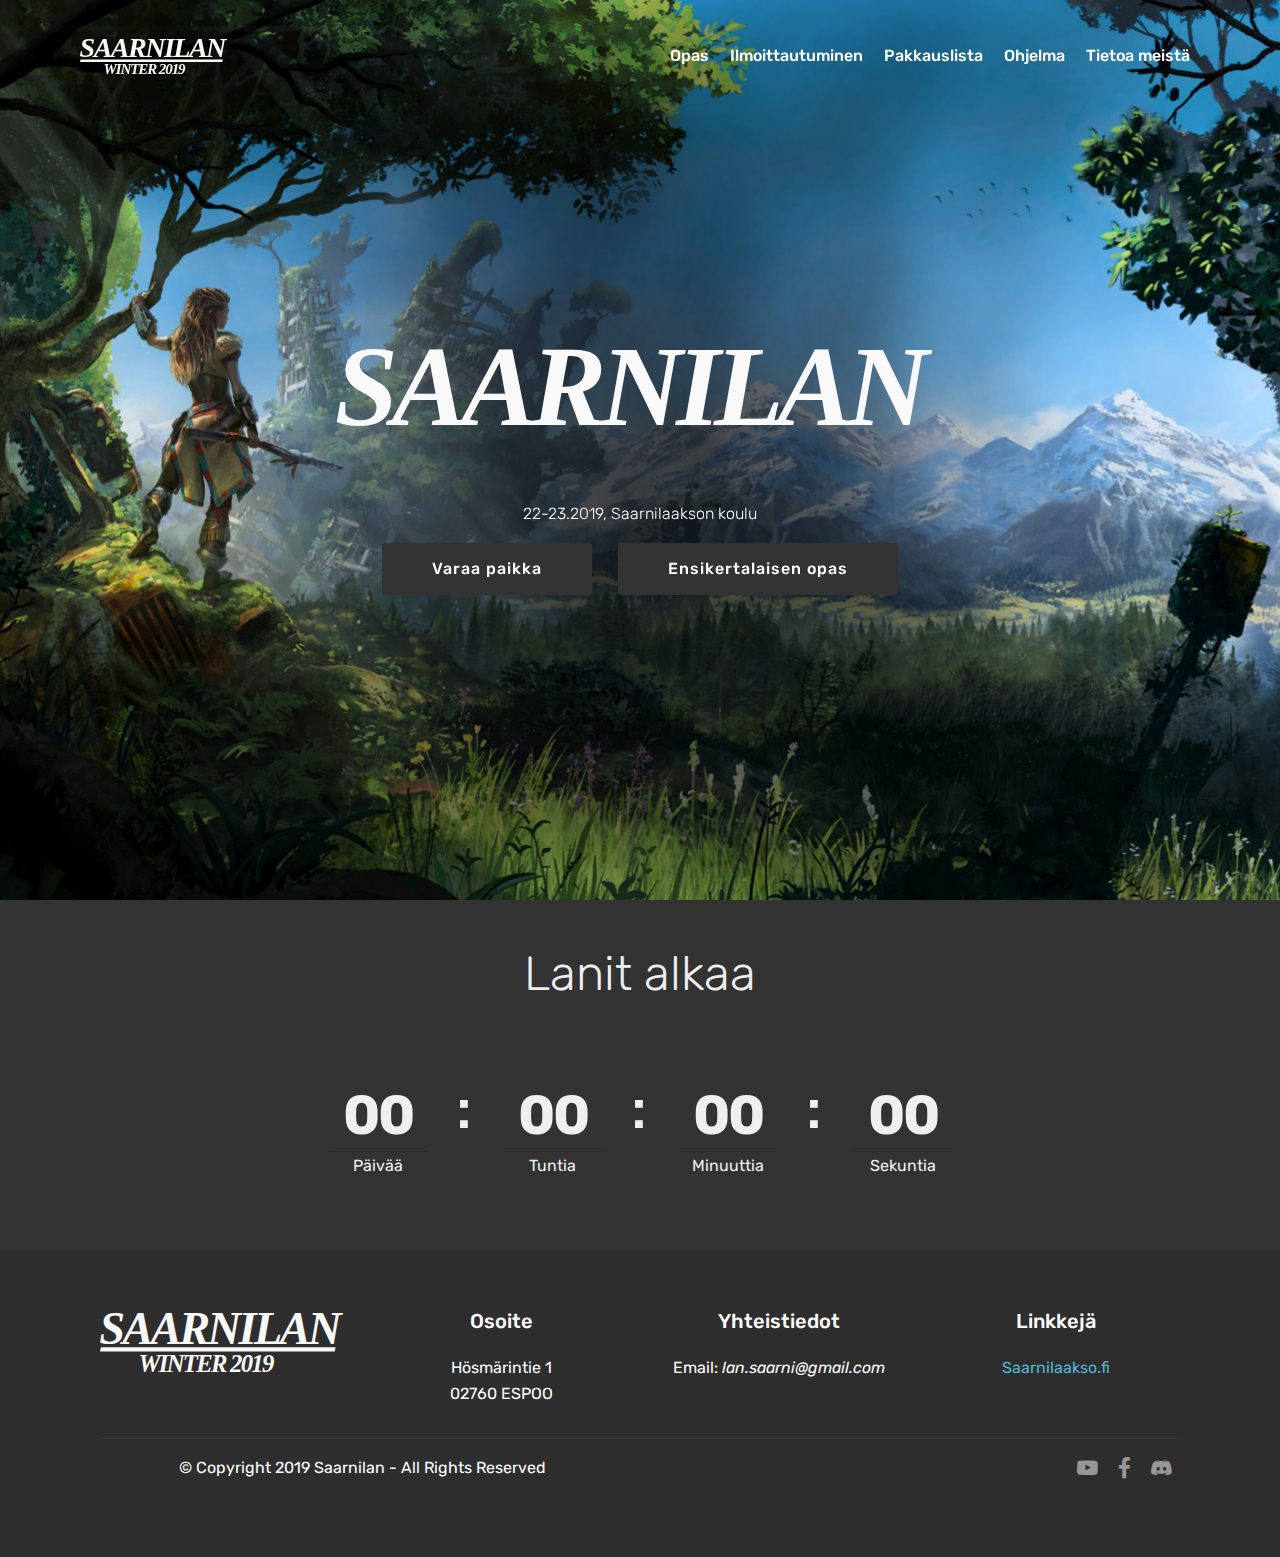
==== commit 8c462d0d: "Update index.html" ====
--- a/index.html
+++ b/index.html
@@ -7,8 +7,8 @@
   <meta name="generator" content="Mobirise v4.6.5, mobirise.com">
   <meta name="viewport" content="width=device-width, initial-scale=1, minimum-scale=1">
   <link rel="shortcut icon" href="assets/images/favicon-54x54.png" type="image/x-icon">
-  <meta name="description" content="Saarnilan Kevät 2019. Tule pelaamaan saarnilaakson kouluun jos olet ÄMMÄ">
-  <title>Saarnilan | Kevät 2019</title>
+  <meta name="description" content="Saarnilan Syksy 2019. Tule pelaamaan saarnilaakson kouluun jos olet ÄMMÄ">
+  <title>Saarnilan | Syksy 2019</title>
   <link rel="stylesheet" href="assets/web/assets/mobirise-icons/mobirise-icons.css">
   <link rel="stylesheet" href="assets/tether/tether.min.css">
   <link rel="stylesheet" href="assets/bootstrap/css/bootstrap.min.css">
@@ -99,7 +99,7 @@
   <text xml:space="preserve" style="font-style:italic;font-variant:normal;font-weight:bold;font-stretch:normal;font-size:5.64444447px;line-height:6.61458349px;font-family:'Leelawadee UI';-inkscape-font-specification:'Leelawadee UI Bold Italic';letter-spacing:-0.39687499px;word-spacing:0px;fill:#f9f9f9;fill-opacity:1;stroke:none;stroke-width:0.26458332;" x="8.8070421" y="13.894711" id="YearText"><tspan sodipodi:role="line" id="YearText" x="8.8070421" y="13.894711" style="font-style:italic;font-variant:normal;font-weight:bold;font-stretch:normal;font-size:5.64444447px;font-family:'Leelawadee UI';-inkscape-font-specification:'Leelawadee UI Bold Italic';letter-spacing:-0.39687499px;fill:#f9f9f9;stroke-width:0.26458332;">WINTER 2019</tspan></text>
 </svg>
                 
-                <p class="mbr-text mbr-fonts-style display-4">5. - 6.4.2019, Saarnilaakson koulu</p>
+                <p class="mbr-text mbr-fonts-style display-4">22-23.2019, Saarnilaakson koulu</p>
                 <div class="mbr-section-btn"><a class="btn btn-md btn-black display-4" href="Paikat.html">Varaa paikka<br></a> <a class="btn btn-md btn-black display-4" href="Opas.html">Ensikertalaisen opas<br></a></div>
             </div>
         </div>
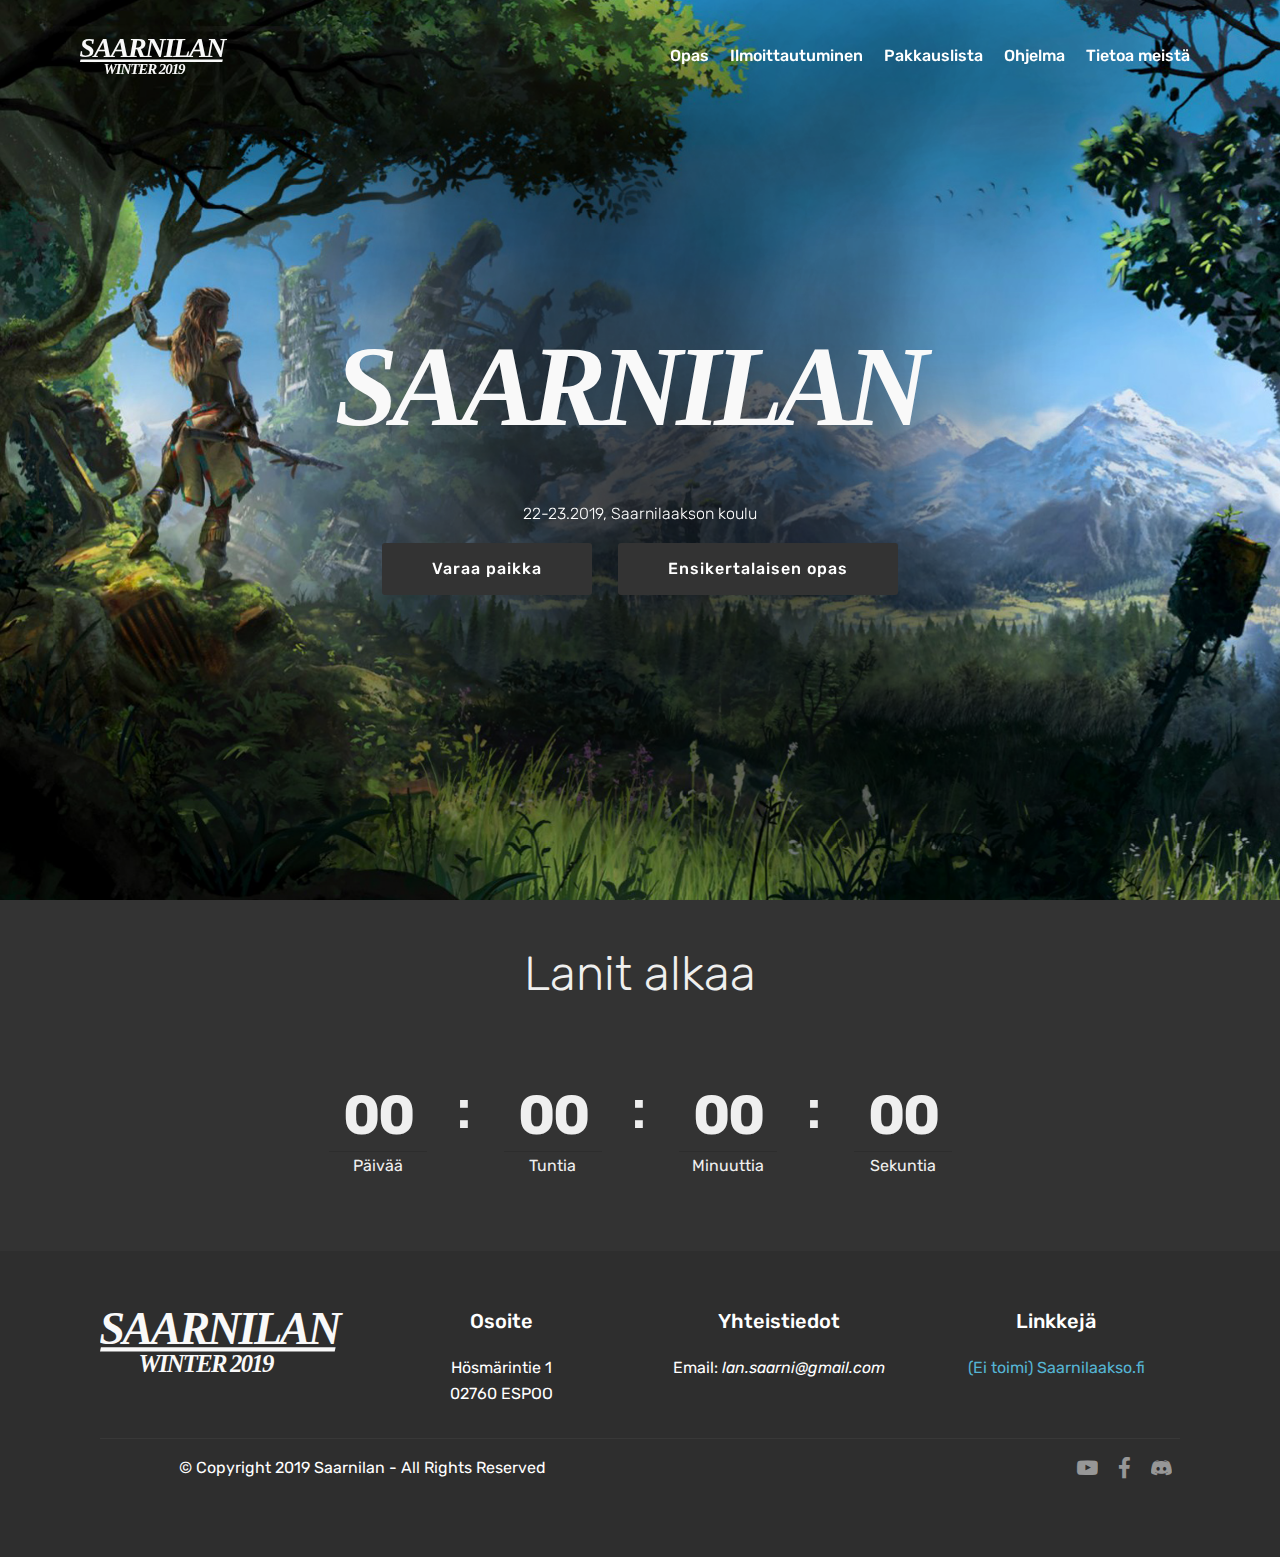
==== commit 5ffc9a61: "Update index.html" ====
--- a/index.html
+++ b/index.html
@@ -121,7 +121,7 @@
         <div class="hoursCountdown" title="Tuntia"></div> 
         <div class="minutesCountdown" title="Minuuttia"></div> 
         <div class="secondsCountdown" title="Sekuntia"></div>
-        <div class="countdown pt-5 mt-2" data-due-date="2019/04/05"> 
+        <div class="countdown pt-5 mt-2" data-due-date="2019/11/22"> 
         </div>
     </div>
 </section>
@@ -171,7 +171,7 @@
             <div class="col-12 col-md-3 mbr-fonts-style display-7">
                 <h5 class="pb-3">
                     Linkkejä</h5>
-                <p class="mbr-text"><a href="http://saarnilaakso.fi">Saarnilaakso.fi</a><br><a href="https://saarnilaakso.fi"><br></a></p>
+                <p class="mbr-text"><a href="http://saarnilaakso.fi">(Ei toimi) Saarnilaakso.fi</a><br><a href="https://saarnilaakso.fi"><br></a></p>
             </div>
         </div>
         <div class="footer-lower">
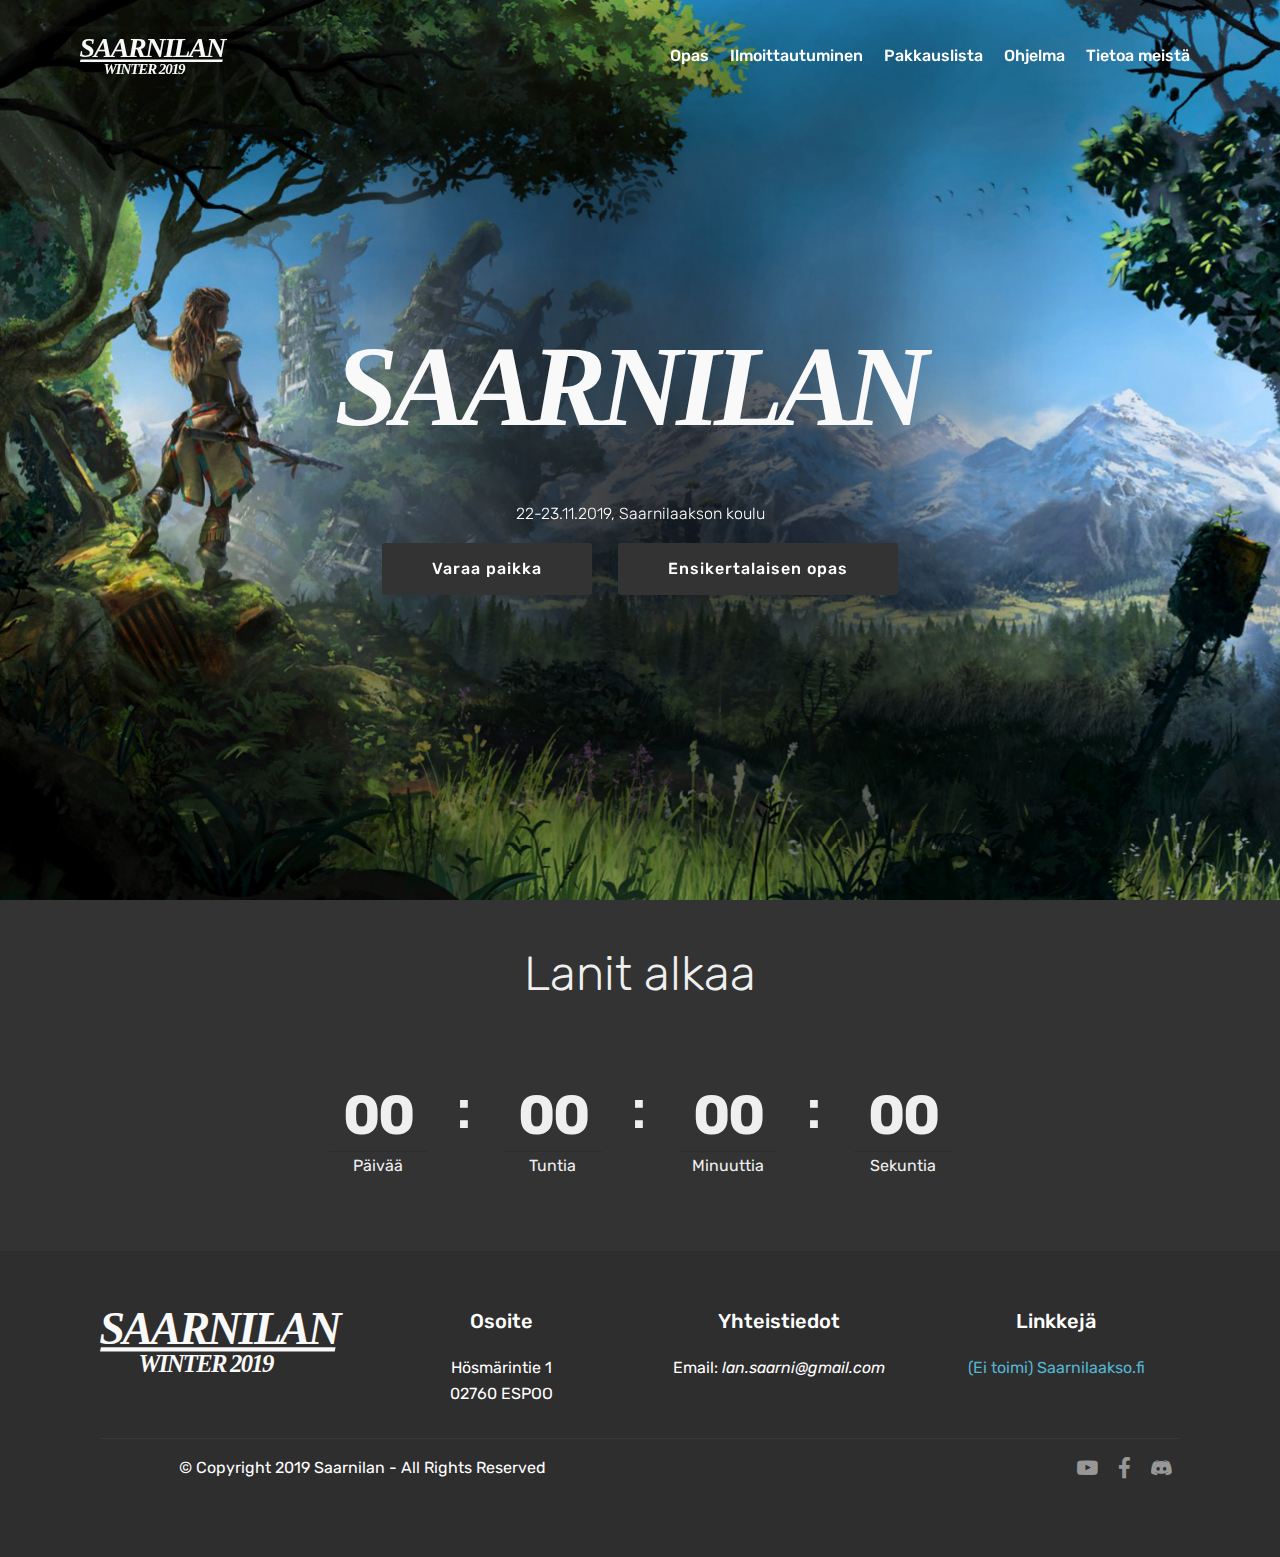
==== commit d6707e3f: "Update index.html" ====
--- a/index.html
+++ b/index.html
@@ -99,7 +99,7 @@
   <text xml:space="preserve" style="font-style:italic;font-variant:normal;font-weight:bold;font-stretch:normal;font-size:5.64444447px;line-height:6.61458349px;font-family:'Leelawadee UI';-inkscape-font-specification:'Leelawadee UI Bold Italic';letter-spacing:-0.39687499px;word-spacing:0px;fill:#f9f9f9;fill-opacity:1;stroke:none;stroke-width:0.26458332;" x="8.8070421" y="13.894711" id="YearText"><tspan sodipodi:role="line" id="YearText" x="8.8070421" y="13.894711" style="font-style:italic;font-variant:normal;font-weight:bold;font-stretch:normal;font-size:5.64444447px;font-family:'Leelawadee UI';-inkscape-font-specification:'Leelawadee UI Bold Italic';letter-spacing:-0.39687499px;fill:#f9f9f9;stroke-width:0.26458332;">WINTER 2019</tspan></text>
 </svg>
                 
-                <p class="mbr-text mbr-fonts-style display-4">22-23.2019, Saarnilaakson koulu</p>
+                <p class="mbr-text mbr-fonts-style display-4">22-23.11.2019, Saarnilaakson koulu</p>
                 <div class="mbr-section-btn"><a class="btn btn-md btn-black display-4" href="Paikat.html">Varaa paikka<br></a> <a class="btn btn-md btn-black display-4" href="Opas.html">Ensikertalaisen opas<br></a></div>
             </div>
         </div>
@@ -227,4 +227,4 @@
   
   
 </body>
-</html>+</html>
--- a/assets/mobirise/css/mbr-additional.css
+++ b/assets/mobirise/css/mbr-additional.css
@@ -2096,6 +2096,7 @@
 .cid-qxAo7hCpq2 .rows--mini .row__seat--reserved,
 .cid-qxAo7hCpq2 .rows--mini .row__seat--reserved:hover {
   background: #de6363;
+  font-size: 11px;
 }
 .cid-qxAo7hCpq2 .legend__item--selected::before,
 .cid-qxAo7hCpq2 .rows--mini .row__seat--selected,
